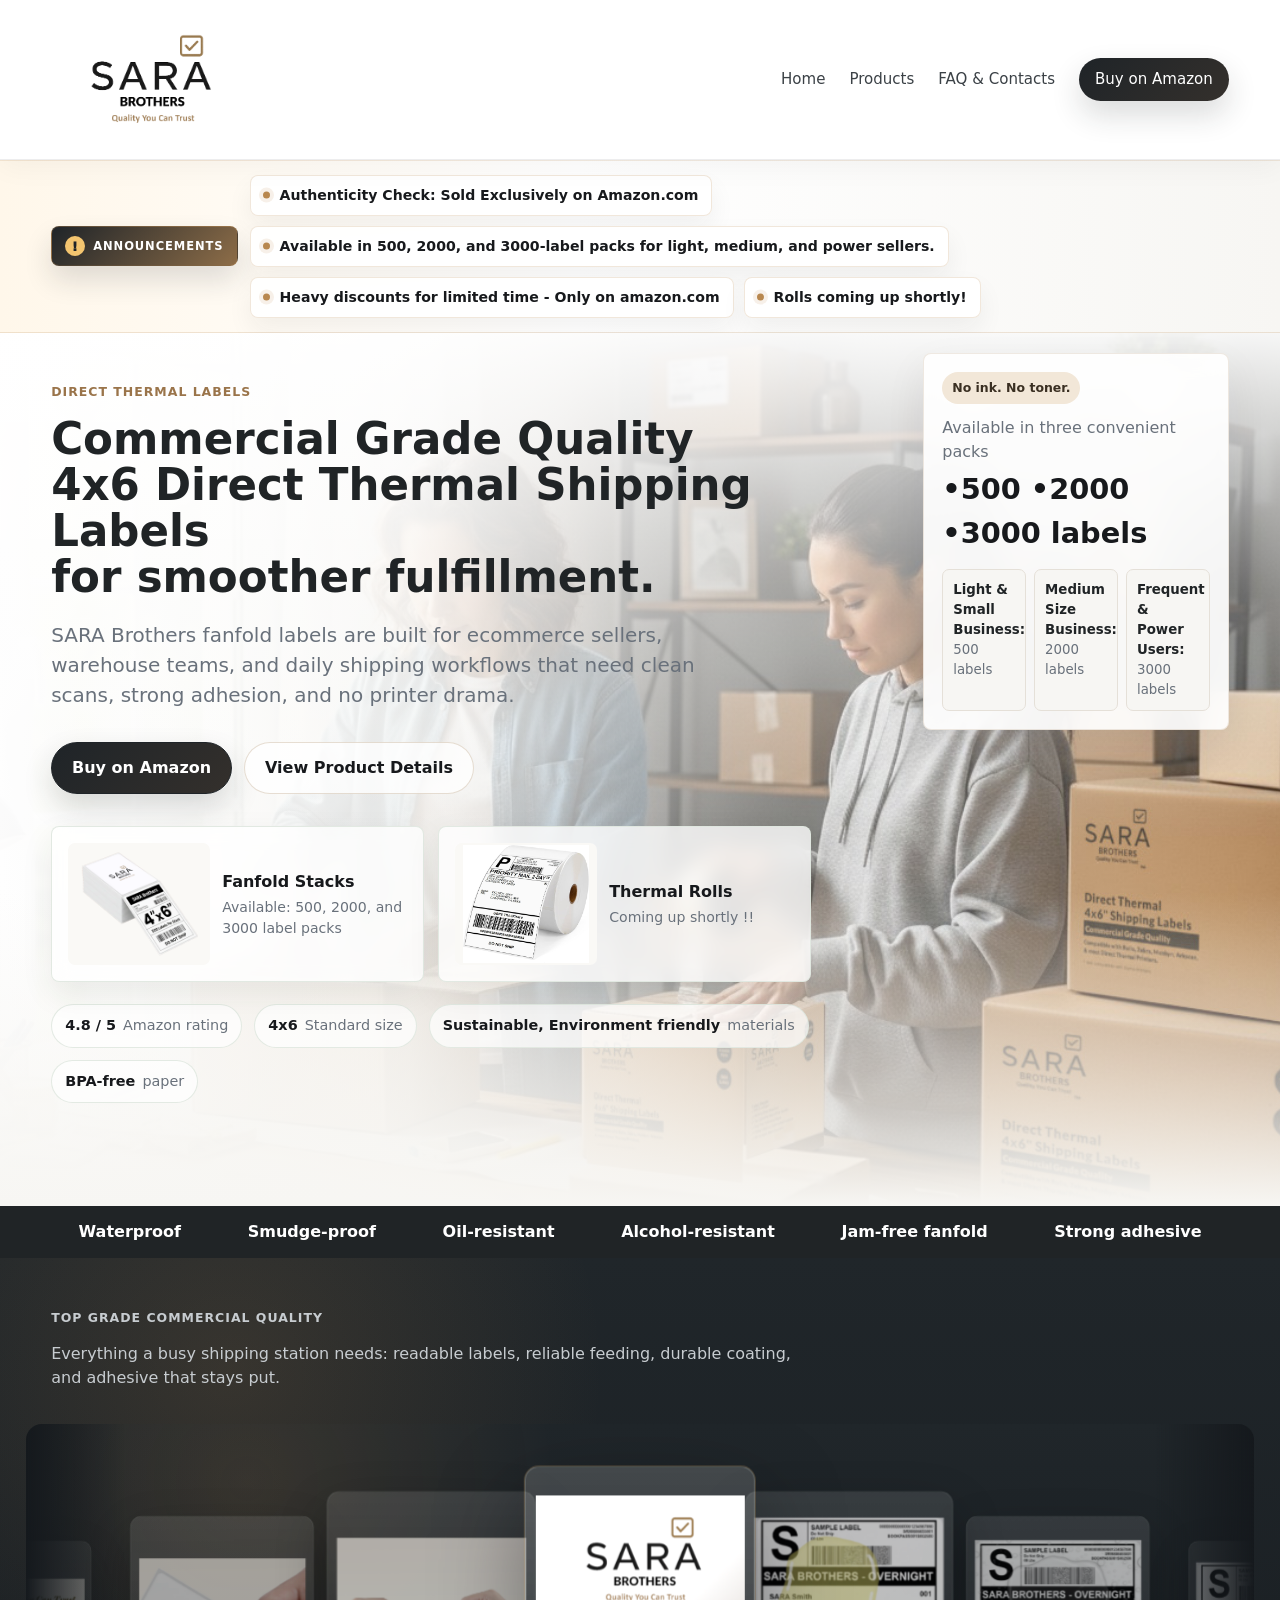
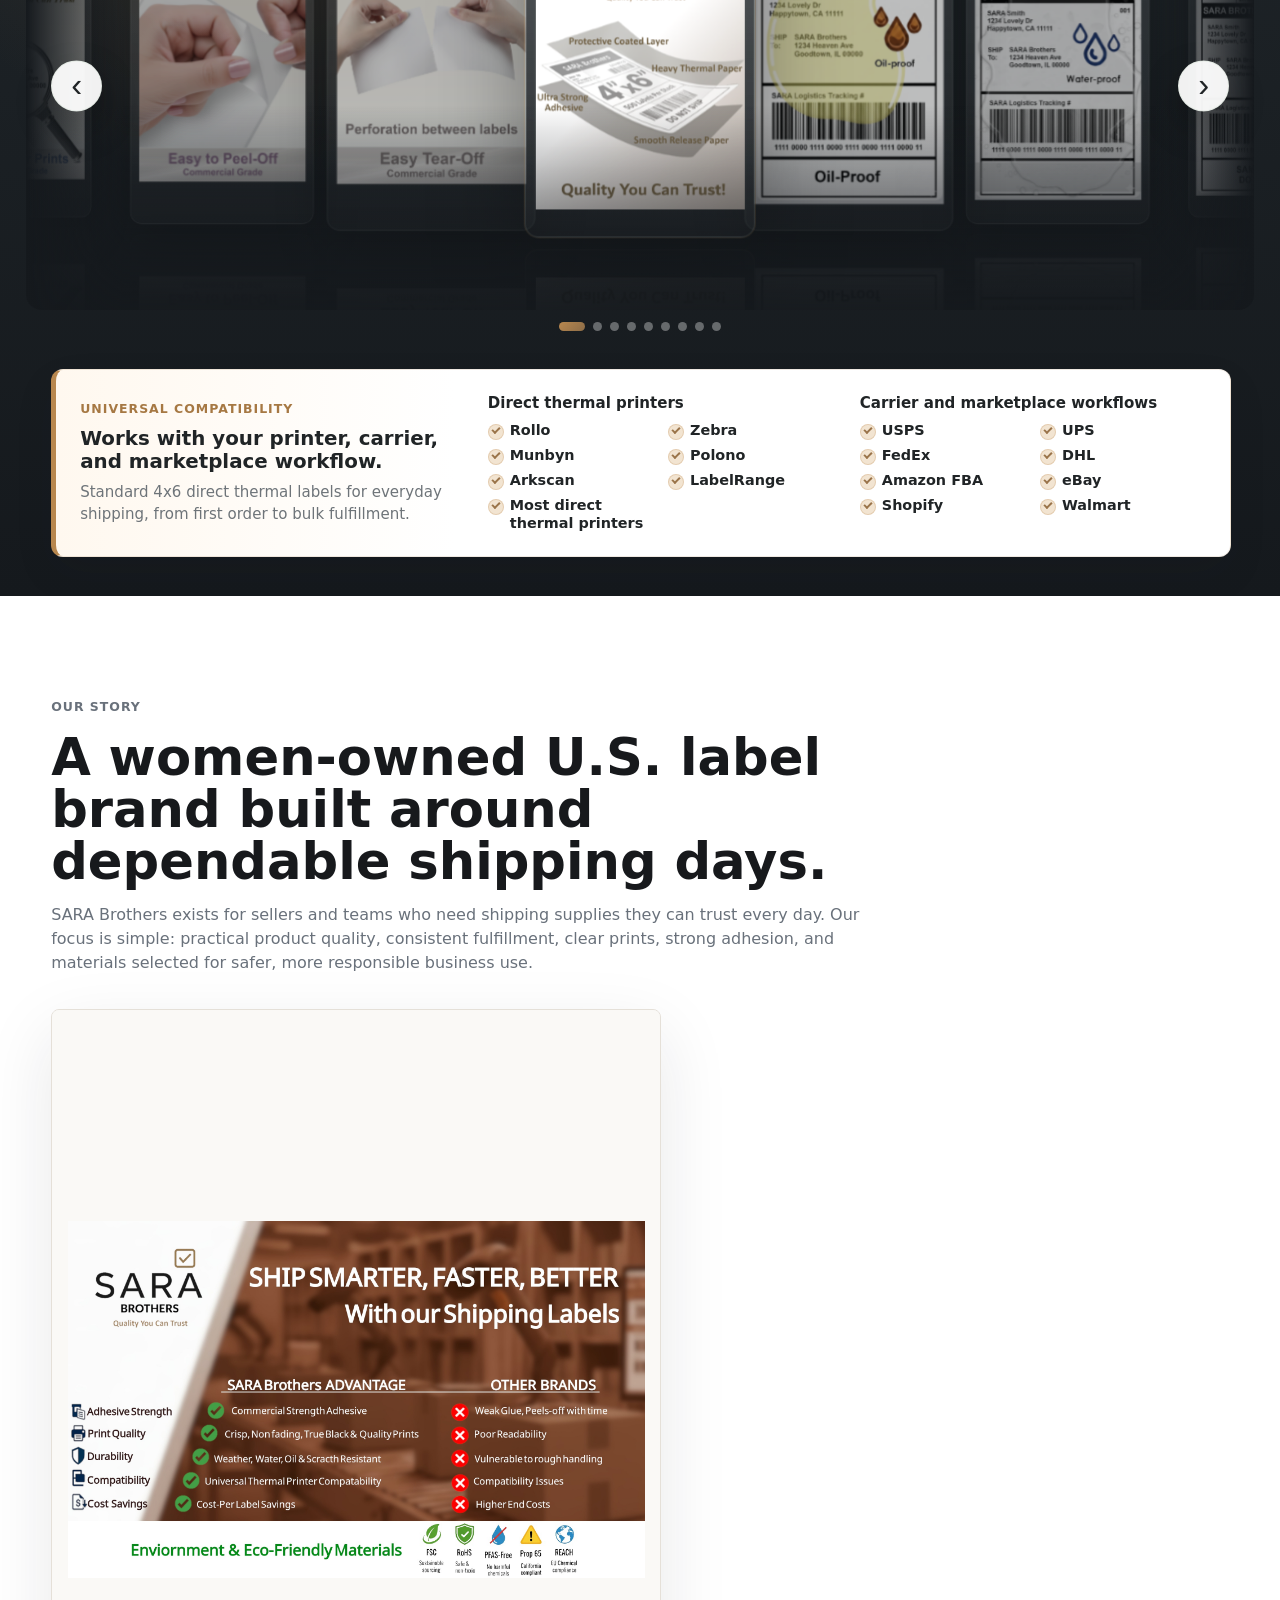
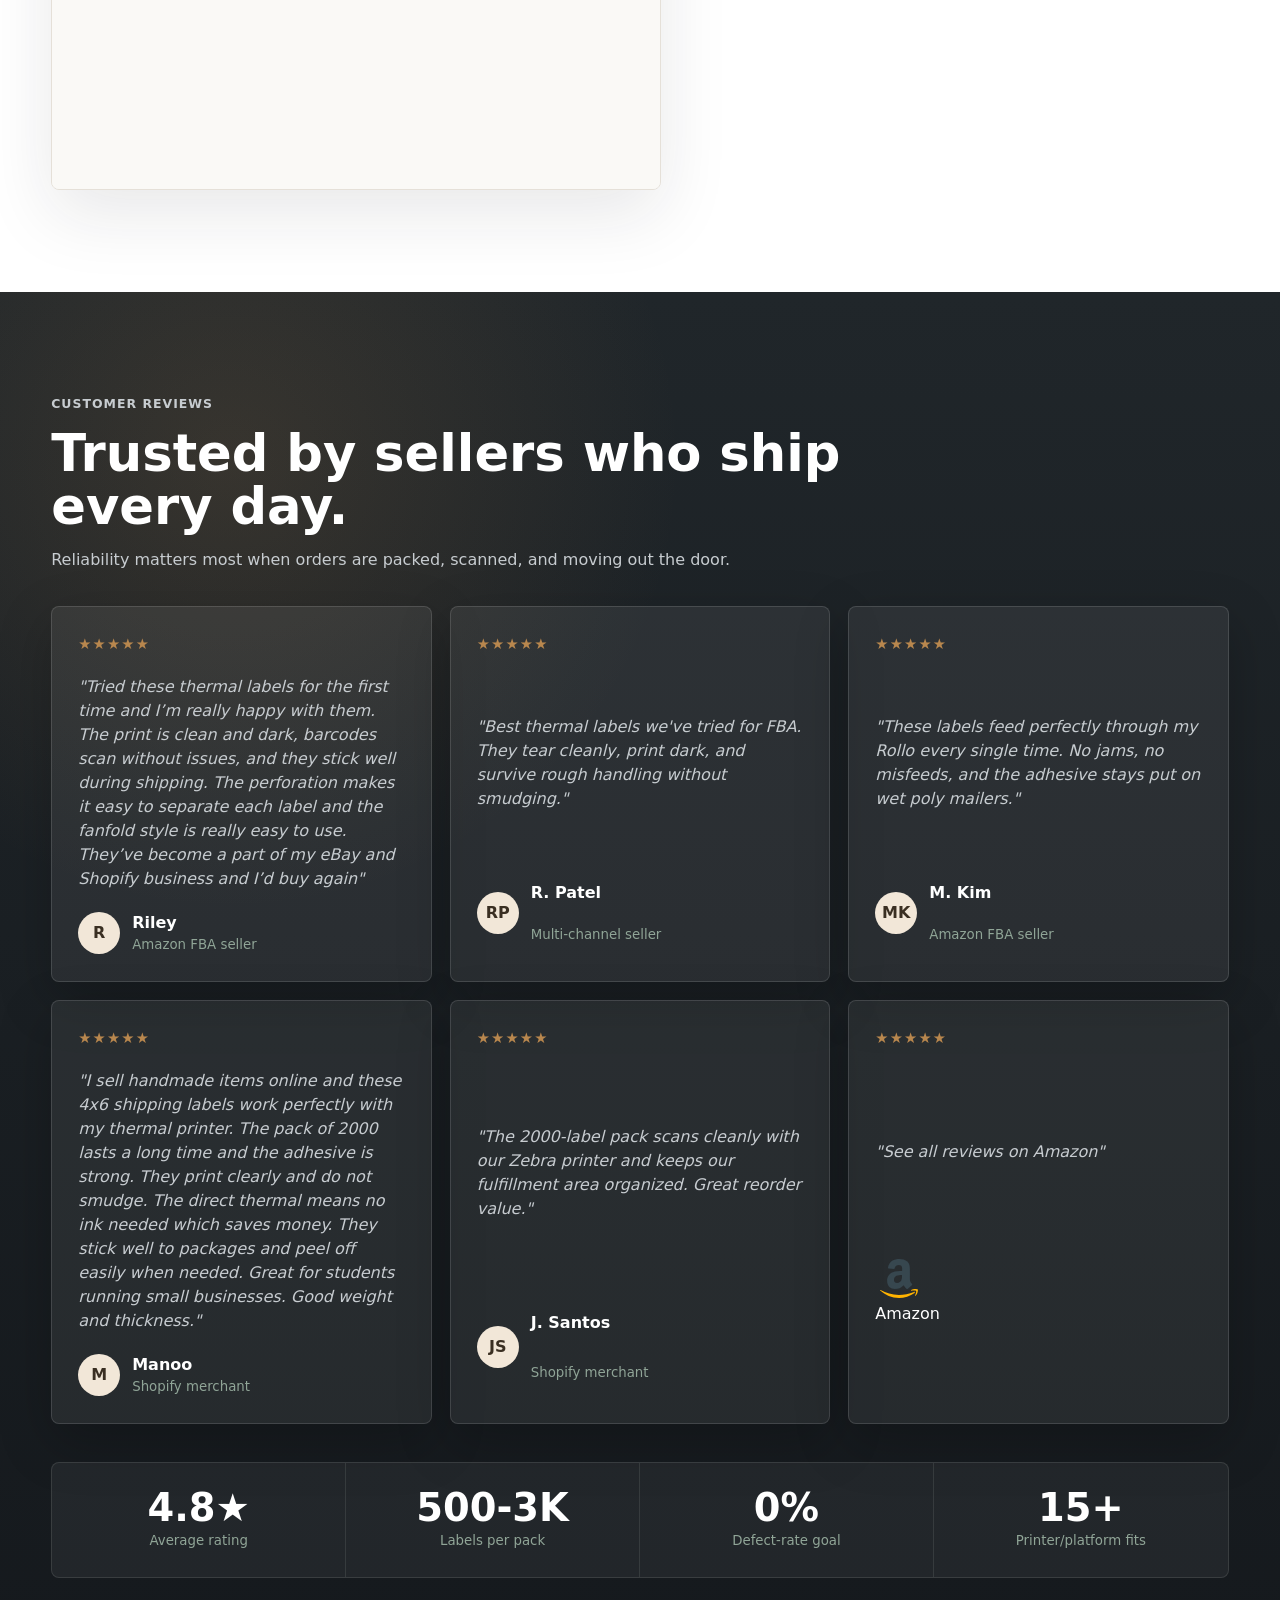
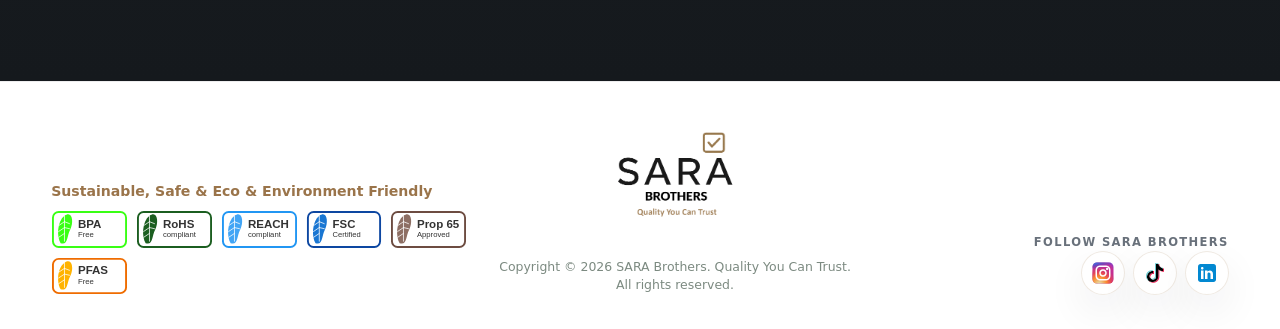
==== index.html @ c76a1b86 "nm nb" ====
<!doctype html>
<html lang="en">
  <head>
    <meta charset="utf-8">
    <meta name="viewport" content="width=device-width, initial-scale=1">
    <meta http-equiv="Cache-Control" content="no-cache, no-store, must-revalidate">
    <meta http-equiv="Pragma" content="no-cache">
    <meta http-equiv="Expires" content="0">
    <meta name="description" content="SARA Brothers 4x6 direct thermal shipping labels for FBA, ecommerce, warehouses, and logistics teams.">
    <title>SARA Brothers | Premium 4x6 Thermal Shipping Labels</title>
    <link rel="stylesheet" href="styles.css">
  </head>
  <body>
    <header class="site-header" data-header>
      <a class="brand" href="index.html" aria-label="SARA Brothers home">
        <img class="brand-logo" data-brand-logo src="assets/images/logo.jpg" alt="SARA Brothers logo">
      </a>
      <button class="nav-toggle" type="button" aria-label="Toggle navigation" aria-expanded="false" data-nav-toggle>
        <span></span><span></span><span></span>
      </button>
      <nav class="nav-links" data-nav>
        <a href="index.html">Home</a>
        <a href="products.html">Products</a>
        <a href="faq-contact.html">FAQ &amp; Contacts</a>
        <a class="nav-cta" href="https://www.amazon.com/gp/product/B0GCBD5TK2?th=1">Buy on Amazon</a>
      </nav>
    </header>

    <main id="top">
      <section class="announcement-band" id="announcementBand" aria-label="SARA Brothers announcements" hidden>
        <div class="announcement-inner">
          <span class="announcement-label">Announcements</span>
          <ul id="announcementList"></ul>
        </div>
      </section>

      <section class="hero section" id="heroSection">
        <div class="hero-copy">
          <p class="eyebrow" id="heroEyebrow">Direct thermal labels</p>
          <h1 id="heroHeadline">Commercial Grade Quality
4x6 Direct Thermal Shipping Labels
for smoother fulfillment.</h1>
          <p class="hero-lede" id="heroLede">SARA Brothers fanfold labels are built for ecommerce sellers, warehouse teams, and daily shipping workflows that need clean scans, strong adhesion, and no printer drama.</p>
          <div class="hero-actions">
            <a class="button primary" href="https://www.amazon.com/gp/product/B0GCBD5TK2?th=1">Buy on Amazon</a>
            <a class="button ghost" href="products.html">View Product Details</a>
          </div>
          <div class="format-strip" aria-label="SARA Brothers product formats">
            <article>
              <img src="assets/images/reference/SARA-fanfold.png" alt="SARA Brothers fanfold shipping label stack">
              <div>
                <strong>Fanfold Stacks</strong>
                <span>Available: 500, 2000, and 3000 label packs</span>
              </div>
            </article>
            <article>
              <img src="assets/images/reference/SARA-rolls.jpg" alt="SARA Brothers direct thermal label rolls">
              <div>
                <strong>Thermal Rolls</strong>
                <span>Coming up shortly !!</span>
              </div>
            </article>
          </div>
          <div class="hero-stats" aria-label="Product highlights">
            <span><strong>4.8 / 5</strong> Amazon rating</span>
            <span><strong>4x6</strong> Standard size</span>
            <span><strong>Sustainable, Environment friendly</strong> materials</span>
            <span><strong>BPA-free</strong> paper</span>
          </div>
        </div>
        <div class="hero-visual" aria-label="SARA Brothers label product showcase">
          <div class="hero-panel hero-pack-panel">
            <span class="panel-kicker">No ink. No toner.</span>
            <span>Available in three convenient packs</span>
            <strong>•500 •2000 •3000 labels</strong>
            <div class="pack-types" aria-label="Pack size recommendations">
              <small><b>Light & Small Business:</b> 500 labels</small>
              <small><b>Medium Size Business:</b> 2000 labels</small>
              <small><b>Frequent & Power Users:</b> 3000 labels</small>
            </div>
          </div>
        </div>
      </section>

      <section class="marquee" aria-label="Product benefits">
        <span>Waterproof</span>
        <span>Smudge-proof</span>
        <span>Oil-resistant</span>
        <span>Alcohol-resistant</span>
        <span>Jam-free fanfold</span>
        <span>Strong adhesive</span>
      </section>

      <section class="section dark-cards" id="advantages">
        <div class="section-heading compact">
          <p class="eyebrow">Top Grade Commercial Quality</p>
          <p>Everything a busy shipping station needs: readable labels, reliable feeding, durable coating, and adhesive that stays put.</p>
        </div>
        <div class="quality-carousel" aria-label="SARA Brothers quality image carousel">
          <button class="quality-carousel-btn quality-carousel-prev" type="button" aria-label="Previous quality image" data-quality-prev>‹</button>
          <div class="quality-carousel-frame" id="qualityCarouselFrame" tabindex="0">
            <div class="quality-carousel-track" id="qualityCarouselTrack">
              <figure class="quality-carousel-slide"><img src="assets/images/quality/x0.png" alt="SARA Brothers quality image 1"></figure>
              <figure class="quality-carousel-slide"><img src="assets/images/quality/a1.png" alt="SARA Brothers quality image 2"></figure>
              <figure class="quality-carousel-slide"><img src="assets/images/quality/a2.png" alt="SARA Brothers quality image 3"></figure>
              <figure class="quality-carousel-slide"><img src="assets/images/quality/a3.png" alt="SARA Brothers quality image 4"></figure>
              <figure class="quality-carousel-slide"><img src="assets/images/quality/a4.png" alt="SARA Brothers quality image 5"></figure>
              <figure class="quality-carousel-slide"><img src="assets/images/quality/a5.png" alt="SARA Brothers quality image 6"></figure>
              <figure class="quality-carousel-slide"><img src="assets/images/quality/a6.png" alt="SARA Brothers quality image 7"></figure>
              <figure class="quality-carousel-slide"><img src="assets/images/quality/a7.png" alt="SARA Brothers quality image 8"></figure>
              <figure class="quality-carousel-slide"><img src="assets/images/quality/a8.png" alt="SARA Brothers quality image 9"></figure>
            </div>
          </div>
          <button class="quality-carousel-btn quality-carousel-next" type="button" aria-label="Next quality image" data-quality-next>›</button>
          <div class="quality-carousel-dots" id="qualityCarouselDots" aria-label="Quality carousel slide navigation"></div>
        </div>


        <div class="compatibility-panel">
          <div class="compatibility-intro">
            <p class="eyebrow">Universal Compatibility</p>
            <h2>Works with your printer, carrier, and marketplace workflow.</h2>
            <p>Standard 4x6 direct thermal labels for everyday shipping, from first order to bulk fulfillment.</p>
          </div>
          <div class="compatibility-lists">
            <div class="compatibility-list-group">
              <h3>Direct thermal printers</h3>
              <div class="compatibility-list" id="printerChips"></div>
            </div>
            <div class="compatibility-list-group">
              <h3>Carrier and marketplace workflows</h3>
              <div class="compatibility-list" id="carrierChips"></div>
            </div>
          </div>
        </div>


      </section>

      <section class="section story-section" id="story">
        <div class="section-heading">
          <p class="eyebrow">Our story</p>
          <h2 id="storyHeadline">A women-owned U.S. label brand built around dependable shipping days.</h2>
          <p id="storyBody">SARA Brothers exists for sellers and teams who need shipping supplies they can trust every day.</p>
        </div>
        <div class="story-layout">
          <div class="story-media">
            <img id="storyImage" src="assets/images/our-story/Home-OurStory.jpg" alt="SARA Brothers label construction and quality visual">
          </div>
          <div class="story-cards" id="storyCards"></div>
        </div>
      </section>

      <section class="section reviews-section" id="reviews">
        <div class="section-heading">
          <p class="eyebrow">Customer reviews</p>
          <h2>Trusted by sellers who ship every day.</h2>
          <p>Reliability matters most when orders are packed, scanned, and moving out the door.</p>
        </div>
        <div class="review-grid">

          <article class="review-card">
            <div class="stars">★★★★★</div>
            <p>"Tried these thermal labels for the first time and I’m really happy with them. The print is clean and dark, barcodes scan without issues, and they stick well during shipping. The perforation makes it easy to separate each label and the fanfold style is really easy to use. They’ve become a part of my eBay and Shopify business and I’d buy again"</p>
            <div class="reviewer"><span>R</span><strong>Riley</strong><small>Amazon FBA seller</small></div>
          </article>

          <article class="review-card">
            <div class="stars">★★★★★</div>
            <p>"Best thermal labels we've tried for FBA. They tear cleanly, print dark, and survive rough handling without smudging."</p>
            <div class="reviewer"><span>RP</span><strong>R. Patel</strong><small>Multi-channel seller</small></div>
          </article>

          <article class="review-card">
            <div class="stars">★★★★★</div>
            <p>"These labels feed perfectly through my Rollo every single time. No jams, no misfeeds, and the adhesive stays put on wet poly mailers."</p>
            <div class="reviewer"><span>MK</span><strong>M. Kim</strong><small>Amazon FBA seller</small></div>
          </article>

          <article class="review-card">
            <div class="stars">★★★★★</div>
            <p>"I sell handmade items online and these 4x6 shipping labels work perfectly with my thermal printer. The pack of 2000 lasts a long time and the adhesive is strong. They print clearly and do not smudge. The direct thermal means no ink needed which saves money. They stick well to packages and peel off easily when needed. Great for students running small businesses. Good weight and thickness."</p>
            <div class="reviewer"><span>M</span><strong>Manoo</strong><small>Shopify merchant</small></div>
          </article>

          <article class="review-card">
            <div class="stars">★★★★★</div>
            <p>"The 2000-label pack scans cleanly with our Zebra printer and keeps our fulfillment area organized. Great reorder value."</p>
            <div class="reviewer"><span>JS</span><strong>J. Santos</strong><small>Shopify merchant</small></div>
          </article>

          <article class="review-card">
            <div class="stars">★★★★★</div>
            <p>"See all reviews on Amazon"</p>
              <a class="btn btn-primary" href="https://www.amazon.com/gp/product/B0GCBD5TK2?th=1" target="_blank" rel="noopener"><img src="assets/icons/amazon.svg" alt="SARA Brothers 4x6 Direct Thermal Labels @ Amazon" class="btn-icon">Amazon</a>
          </article>

        </div>
        <div class="review-stats">
          <span><strong>4.8★</strong><small>Average rating</small></span>
          <span><strong>500-3K</strong><small>Labels per pack</small></span>
          <span><strong>0%</strong><small>Defect-rate goal</small></span>
          <span><strong>15+</strong><small>Printer/platform fits</small></span>
        </div>
      </section>


    </main>

    <footer class="site-footer">
      <section class="social-band" id="socialBand" aria-labelledby="socialHeading">
        <p class="social-heading" id="socialHeading">Follow SARA Brothers</p>
        <div class="social-links social-links-large" id="socialLinks" aria-label="SARA Brothers social links"></div>
      </section>

      <div class="footer-brand-block">
        <div class="brand footer-brand">
          <img class="brand-logo" data-brand-logo src="assets/images/sara_logo_transparent.png" alt="SARA Brothers logo">
        </div>
        <div class="footer-badges" aria-label="SARA Brothers product certifications">
          <p>Sustainable, Safe &amp; Eco &amp; Environment Friendly</p>
          <div class="footer-badge-row">
            <img src="assets/images/badges/BPA_Free.svg" alt="BPA Free">
            <img src="assets/images/badges/RoHS.svg" alt="RoHS Compliant">
            <img src="assets/images/badges/REACH.svg" alt="REACH Compliant">
            <img src="assets/images/badges/FSC.svg" alt="FSC Certified">
            <img src="assets/images/badges/Prop65.svg" alt="Prop 65 Approved">
            <img src="assets/images/badges/PFAS.svg" alt="PFAS Free">
          </div>
        </div>
      </div>
      <small>Copyright &copy; 2026 SARA Brothers. Quality You Can Trust.<br>All rights reserved.</small>
    </footer>

    <script src="announcements.js?v=20260620-json-source"></script>
    <script src="app.js?v=20260620-json-source"></script>
  
  </body>
</html>
---- styles.css ----
:root {
  --ink: #17191c;
  --muted: #69717b;
  --paper: #f7f6f3;
  --white: #ffffff;
  --line: #e5e0d8;
  --green: #9a744a;
  --green-dark: #202426;
  --mint: #f2ece3;
  --gold: #b8874e;
  --sky: #eef3f7;
  --shadow: 0 24px 70px rgba(29, 33, 38, 0.1);
  --radius: 8px;
}

* {
  box-sizing: border-box;
}

html {
  scroll-behavior: smooth;
}

body {
  margin: 0;
  font-family: Inter, ui-sans-serif, system-ui, -apple-system, BlinkMacSystemFont, "Segoe UI", sans-serif;
  color: var(--ink);
  background: var(--paper);
  line-height: 1.5;
}

img {
  display: block;
  max-width: 100%;
}

.story-media img,
.story-card img,
.product-card img,
.credential-showcase > img,
.credential-card img,
.format-strip img,
.product-modal img,
.quality-carousel-slide img,
.social-links img,
.footer-badge-row img,
.brand-logo {
  object-fit: contain;
  object-position: center;
}

a {
  color: inherit;
  text-decoration: none;
}

.data-load-error {
  max-width: 960px;
  margin: 120px auto 32px;
  padding: 20px 22px;
  border: 1px solid #f4b6a6;
  border-radius: 10px;
  color: #32130b;
  background: #fff1ec;
}

.data-load-error strong {
  display: block;
  margin-bottom: 8px;
}

.data-load-error p {
  margin: 6px 0 0;
}

.site-header {
  position: sticky;
  top: 0;
  z-index: 10;
  display: flex;
  align-items: center;
  justify-content: space-between;
  gap: 24px;
  padding: 16px clamp(18px, 4vw, 56px);
  background: rgba(247, 249, 246, 0.88);
  border-bottom: 1px solid rgba(223, 231, 223, 0.75);
  backdrop-filter: blur(16px);
}

.brand {
  display: inline-flex;
  align-items: center;
  min-width: max-content;
}

.brand-logo {
  /* width: 132px;
  height: 58px; */

  width: 200px;
  height: auto;
  object-fit: contain;
  object-position: left center;
  mix-blend-mode: multiply;
  border-radius: 4px;
}

.brand strong,
.brand small {
  display: block;
}

.brand strong {
  font-size: 1rem;
}

.brand small {
  color: var(--muted);
  font-size: 0.76rem;
}

.nav-links {
  display: flex;
  align-items: center;
  gap: 24px;
  color: #33443a;
  font-size: 0.94rem;
}

.nav-links a {
  padding: 8px 0;
}

.nav-cta {
  padding: 10px 16px !important;
  color: var(--white);
  background: var(--ink);
  border-radius: 999px;
}

.nav-toggle {
  display: none;
  width: 42px;
  height: 42px;
  border: 1px solid var(--line);
  border-radius: 999px;
  background: var(--white);
}

.nav-toggle span {
  display: block;
  width: 18px;
  height: 2px;
  margin: 4px auto;
  background: var(--ink);
}

.section {
  padding: clamp(64px, 8vw, 112px) clamp(18px, 4vw, 56px);
}

.page-hero {
  display: grid;
  grid-template-columns: minmax(0, 1.2fr) minmax(280px, 0.8fr);
  gap: clamp(24px, 5vw, 72px);
  align-items: end;
  min-height: 360px;
  padding-top: clamp(86px, 10vw, 132px);
  background:
    radial-gradient(circle at top right, rgba(31, 107, 75, 0.15), transparent 34%),
    linear-gradient(135deg, #f7f9f6 0%, #edf5ef 100%);
}

.page-hero h1 {
  max-width: 860px;
  margin: 0 0 18px;
  color: var(--green-dark);
  font-size: clamp(2.4rem, 5vw, 5.4rem);
  line-height: 0.98;
  letter-spacing: 0;
}

.page-hero p:not(.eyebrow) {
  max-width: 760px;
  margin: 0;
  color: var(--muted);
  font-size: clamp(1rem, 1.4vw, 1.2rem);
}

.page-hero-card {
  padding: clamp(22px, 3vw, 34px);
  background: rgba(255, 255, 255, 0.82);
  border: 1px solid rgba(31, 107, 75, 0.14);
  border-radius: var(--radius);
  box-shadow: var(--shadow);
}

.page-hero-card span,
.page-hero-card strong,
.page-hero-card p {
  display: block;
}

.page-hero-card span {
  color: var(--green);
  font-size: 0.82rem;
  font-weight: 850;
  text-transform: uppercase;
  letter-spacing: 0.08em;
}

.page-hero-card strong {
  margin-top: 12px;
  color: var(--ink);
  font-size: clamp(1.35rem, 2vw, 2rem);
  line-height: 1.1;
}

.page-hero-card p {
  margin-top: 12px;
}

.announcement-band {
  padding: 18px clamp(18px, 4vw, 56px);
  background: #ffffff;
  border-bottom: 1px solid var(--line);
}

.announcement-inner {
  display: flex;
  align-items: center;
  gap: 18px;
  max-width: 1180px;
  margin: 0 auto;
}

.announcement-label {
  flex: 0 0 auto;
  padding: 8px 12px;
  color: var(--green-dark);
  background: #ffffff;
  border: 1px solid rgba(31, 107, 75, 0.12);
  border-radius: 8px;
  box-shadow: 0 8px 24px rgba(39, 52, 44, 0.06);
  font-size: 0.72rem;
  font-weight: 900;
  letter-spacing: 0.08em;
  text-transform: uppercase;
}

.announcement-band ul {
  display: flex;
  flex-wrap: wrap;
  gap: 8px;
  margin: 0;
  padding: 0;
  list-style: none;
}

.announcement-band li {
  position: relative;
  padding: 10px 13px 10px 29px;
  color: var(--ink);
  background: #ffffff;
  border: 1px solid rgba(31, 107, 75, 0.14);
  border-radius: 8px;
  box-shadow: 0 10px 26px rgba(39, 52, 44, 0.06);
  font-size: 0.88rem;
  font-weight: 700;
  line-height: 1.35;
}

.announcement-band li::before {
  content: "";
  position: absolute;
  top: 50%;
  left: 12px;
  width: 7px;
  height: 7px;
  background: var(--green);
  border-radius: 999px;
  transform: translateY(-50%);
}

.hero {
  position: relative;
  display: grid;
  grid-template-columns: minmax(0, 1.38fr) minmax(280px, 0.62fr);
  gap: clamp(22px, 4vw, 50px);
  align-items: center;
  min-height: clamp(560px, 68vh, 700px);
  padding-top: clamp(26px, 4vw, 50px);
  overflow: hidden;
  background:
    linear-gradient(180deg, rgba(247, 249, 246, 0.92) 0%, rgba(247, 249, 246, 0.36) 28%, rgba(247, 249, 246, 0) 58%),
    linear-gradient(90deg, rgba(247, 249, 246, 0.98) 0%, rgba(247, 249, 246, 0.92) 32%, rgba(247, 249, 246, 0.35) 60%, rgba(247, 249, 246, 0.04) 100%),
    url("assets/images/home/banner.jpg") center / cover no-repeat,
    var(--paper);
}

.hero::after {
  content: "";
  position: absolute;
  inset: auto 0 0;
  height: 36%;
  background: linear-gradient(180deg, rgba(247, 249, 246, 0), var(--paper));
  pointer-events: none;
}

.hero-copy,
.hero-visual {
  position: relative;
  z-index: 1;
}
/* 
.hero-visual {
  position: relative;
  display: grid;
  min-height: clamp(230px, 28vw, 380px);
  align-items: end;
  justify-items: end;
  padding: clamp(18px, 3vw, 30px) 0;
} */

/* .hero-visual::before {
  content: "Fanfold + Rolls";
  position: absolute;
  top: clamp(18px, 3vw, 42px);
  right: clamp(10px, 2vw, 24px);
  z-index: 3;
  padding: 8px 11px;
  color: var(--green-dark);
  background: rgba(255, 255, 255, 0.94);
  border: 1px solid rgba(31, 107, 75, 0.14);
  border-radius: 999px;
  font-size: 0.78rem;
  font-weight: 900;
} */

.hero-label {
  position: absolute;
  left: clamp(-10px, 1vw, 22px);
  bottom: clamp(88px, 9vw, 130px);
  z-index: 2;
  width: min(178px, 18vw);
  max-height: 300px;
  object-fit: contain;
  padding: 8px;
  background: rgba(255, 255, 255, 0.88);
  border: 1px solid rgba(223, 231, 223, 0.95);
  border-radius: 8px;
  box-shadow: 0 24px 60px rgba(23, 32, 27, 0.18);
  transform: rotate(-5deg);
}

.hero-stack {
  position: relative;
  z-index: 1;
  width: min(560px, 104%);
  max-height: 500px;
  object-fit: contain;
  filter: drop-shadow(0 28px 46px rgba(23, 32, 27, 0.18));
}

.eyebrow {
  margin: 0 0 14px;
  color: var(--green);
  font-size: 0.78rem;
  font-weight: 800;
  letter-spacing: 0.08em;
  text-transform: uppercase;
}

h1,
h2,
h3,
p {
  margin-top: 0;
}

h1 {
  max-width: 900px;
  margin-bottom: 20px;
  color: var(--green-dark);
  font-size: clamp(2.1rem, 3.4vw, 3.15rem);
  line-height: 1.06;
  letter-spacing: 0;
  white-space: pre-line;
}

h2 {
  margin-bottom: 16px;
  font-size: clamp(2rem, 4vw, 4.1rem);
  line-height: 1.02;
  letter-spacing: 0;
}

h3 {
  margin-bottom: 8px;
  font-size: 1.08rem;
}

.hero-lede,
.section-heading p,
.quality-copy p,
.steps p,
.faq p,
.site-footer p {
  color: var(--muted);
}

.hero-lede {
  max-width: 660px;
  font-size: clamp(1.06rem, 2vw, 1.25rem);
}

.hero-actions {
  display: flex;
  flex-wrap: wrap;
  gap: 12px;
  margin: 32px 0;
}

.format-strip {
  display: grid;
  grid-template-columns: repeat(2, minmax(0, 1fr));
  gap: 12px;
  max-width: 660px;
  margin: 0 0 22px;
}

.format-strip article {
  display: grid;
  grid-template-columns: 82px 1fr;
  gap: 12px;
  align-items: center;
  min-height: 96px;
  padding: 10px;
  background: rgba(255, 255, 255, 0.78);
  border: 1px solid rgba(223, 231, 223, 0.9);
  border-radius: var(--radius);
  box-shadow: 0 12px 32px rgba(39, 52, 44, 0.08);
  backdrop-filter: blur(10px);
}

.format-strip img {
  width: 82px;
  height: 76px;
  object-fit: contain;
  background: #f8faf8;
  border-radius: 7px;
}

.format-strip strong,
.format-strip span {
  display: block;
}

.format-strip strong {
  margin-bottom: 3px;
}

.format-strip span {
  color: var(--muted);
  font-size: 0.88rem;
}

.button {
  display: inline-flex;
  align-items: center;
  justify-content: center;
  min-height: 48px;
  padding: 13px 20px;
  border: 1px solid var(--ink);
  border-radius: 999px;
  font-weight: 800;
  transition: transform 180ms ease, box-shadow 180ms ease, background 180ms ease;
}

.button:hover {
  transform: translateY(-2px);
}

.button.primary {
  color: var(--white);
  background: var(--green);
  border-color: var(--green);
  box-shadow: 0 14px 28px rgba(31, 107, 75, 0.2);
}

.button.primary.light {
  color: var(--green-dark);
  background: var(--white);
  border-color: var(--white);
}

.button.ghost {
  background: rgba(255, 255, 255, 0.55);
}

.hero-stats {
  display: flex;
  flex-wrap: wrap;
  gap: 12px;
}

.hero-stats span {
  display: inline-flex;
  align-items: center;
  gap: 7px;
  padding: 10px 13px;
  background: rgba(255, 255, 255, 0.7);
  border: 1px solid rgba(223, 231, 223, 0.85);
  border-radius: 999px;
  color: var(--muted);
  font-size: 0.9rem;
}

.hero-stats strong {
  color: var(--ink);
}

.hero-panel {
  border: 1px solid rgba(223, 231, 223, 0.95);
  background: rgba(255, 255, 255, 0.9);
  box-shadow: 0 18px 40px rgba(23, 32, 27, 0.12);
  backdrop-filter: blur(12px);
}

.hero-panel,
.workflow-pack-card {
  position: relative;
  z-index: 3;
  width: min(410px, 100%);
  margin-top: -4px;
  margin-left: auto;
  padding: 18px;
  border-radius: var(--radius);
}

.hero-panel span,
.hero-panel small,
.workflow-pack-card span,
.workflow-pack-card small {
  display: block;
  color: var(--muted);
}

.hero-panel .panel-kicker,
.workflow-pack-card .panel-kicker {
  display: inline-flex;
  width: auto;
  margin-bottom: 12px;
  padding: 7px 10px;
  color: var(--green-dark);
  background: var(--mint);
  border-radius: 999px;
  font-size: 0.78rem;
  font-weight: 900;
}

.hero-panel strong,
.workflow-pack-card strong {
  display: block;
  margin: 4px 0;
  font-size: 1.8rem;
}

.hero-pack-panel {
  --hero-pack-x: 0px;
  --hero-pack-y: -200px;
  width: min(380px, calc(100% - 44px));
  transform: translate(var(--hero-pack-x), var(--hero-pack-y));
}

.pack-types {
  display: grid;
  grid-template-columns: repeat(3, minmax(0, 1fr));
  gap: 8px;
  margin-top: 14px;
}

.pack-types small {
  padding: 10px;
  background: var(--paper);
  border: 1px solid var(--line);
  border-radius: 7px;
  color: var(--muted);
}

.pack-types b {
  display: block;
  color: var(--green-dark);
}

.marquee {
  display: flex;
  gap: 12px;
  overflow: hidden;
  padding: 14px clamp(18px, 4vw, 56px);
  color: var(--white);
  background: var(--green-dark);
}

.marquee span {
  flex: 1 0 max-content;
  text-align: center;
  font-weight: 800;
}

/*
.dark-cards,
.reviews-section {
  color: var(--white);
  background:
    radial-gradient(circle at top right, rgba(31, 107, 75, 0.25), transparent 36%),
    #101713;
}

.dark-cards,
.reviews-section {
  color: var(--white);
  background:
    linear-gradient(
      180deg,
      #152f24 0%,
      #10251c 35%,
      #0c1d17 70%,
      #08130f 100%
    );
}
*/

.dark-cards,
.reviews-section {
  color: var(--white);
  background:
    radial-gradient(circle at 50% 35%, rgba(35, 90, 62, 0.18), transparent 45%),
    linear-gradient(
      180deg,
      #173426 0%,
      #10251c 42%,
      #0b1a14 78%,
      #070f0c 100%
    );
}




.dark-cards {
  padding-top: clamp(34px, 4vw, 58px);
  padding-bottom: clamp(26px, 3vw, 44px);
}

.dark-cards .section-heading p,
.reviews-section .section-heading p {
  color: #b8c7bd;
}

.dark-cards .eyebrow,
.reviews-section .eyebrow,
.workflow .eyebrow {
  color: #64d59b;
}

.benefit-grid {
  display: grid;
  grid-template-columns: repeat(3, minmax(0, 1fr));
  gap: 18px;
}

.benefit-card,
.wide-proof-card,
.review-card {
  background: rgba(255, 255, 255, 0.055);
  border: 1px solid rgba(223, 231, 223, 0.12);
  border-radius: var(--radius);
  box-shadow: 0 20px 60px rgba(0, 0, 0, 0.18);
}

.benefit-card {
  min-height: 154px;
  padding: 20px;
}

.benefit-icon {
  display: grid;
  width: 42px;
  height: 42px;
  place-items: center;
  margin-bottom: 16px;
  color: #71e0a6;
  background: rgba(31, 107, 75, 0.3);
  border: 1px solid rgba(113, 224, 166, 0.18);
  border-radius: 8px;
}

.benefit-icon svg {
  width: 23px;
  height: 23px;
  fill: none;
  stroke: currentColor;
  stroke-width: 1.9;
  stroke-linecap: round;
  stroke-linejoin: round;
}

.benefit-card h3 {
  margin-bottom: 8px;
  font-size: 1.05rem;
}

.benefit-card p {
  margin-bottom: 0;
  line-height: 1.55;
}

.benefit-card h3,
.wide-proof-card h3,
.review-card h3 {
  color: var(--white);
}

.benefit-card p,
.wide-proof-card p,
.review-card p {
  color: #b8c7bd;
}

.wide-proof-card {
  display: grid;
  grid-template-columns: 60px 1fr;
  gap: 18px;
  align-items: center;
  margin-top: 18px;
  padding: 24px;
  background: linear-gradient(135deg, rgba(31, 107, 75, 0.34), rgba(255, 255, 255, 0.055));
}

.wide-proof-card .benefit-icon {
  margin-bottom: 0;
}

.section-heading {
  max-width: 820px;
  margin-bottom: 34px;
}

.section-heading.compact {
  max-width: 760px;
}

.product-grid {
  display: grid;
  grid-template-columns: repeat(3, minmax(0, 1fr));
  gap: 18px;
}

.story-section {
  background: var(--white);
}

.story-layout {
  display: grid;
  grid-template-columns: minmax(0, 1.08fr) minmax(320px, 0.92fr);
  gap: clamp(22px, 4vw, 48px);
  align-items: stretch;
}

.story-media {
  min-height: 420px;
  overflow: hidden;
  background: #f8faf8;
  border: 1px solid var(--line);
  border-radius: var(--radius);
  box-shadow: var(--shadow);
}

.story-media img {
  width: 100%;
  height: 100%;
  object-fit: contain;
  object-position: center;
  padding: clamp(8px, 1.2vw, 18px);
}

.story-cards {
  display: grid;
  grid-template-columns: repeat(2, minmax(0, 1fr));
  gap: 14px;
}

.story-card {
  padding: 22px;
  background: var(--paper);
  border: 1px solid var(--line);
  border-radius: var(--radius);
}

.story-card img {
  width: 100%;
  aspect-ratio: 16 / 8;
  object-fit: contain;
  object-position: center;
  background: #f8faf8;
  margin-bottom: 16px;
  border-radius: 6px;
}

.story-card p {
  color: var(--muted);
}

.product-card {
  display: flex;
  flex-direction: column;
  min-height: 100%;
  padding: 18px;
  background: var(--white);
  border: 1px solid var(--line);
  border-radius: var(--radius);
  box-shadow: 0 16px 38px rgba(39, 52, 44, 0.08);
  cursor: pointer;
}

.product-card.is-active {
  border-color: var(--green);
  box-shadow: 0 20px 50px rgba(31, 107, 75, 0.14);
}

.product-card img {
  width: 100%;
  height: 250px;
  object-fit: contain;
  object-position: center;
  padding: 10px;
  background: #f8faf8;
  border-radius: var(--radius);
}

.product-meta {
  display: flex;
  justify-content: space-between;
  gap: 16px;
  margin: 18px 0 10px;
}

.product-meta strong {
  font-size: 1.36rem;
}

.price {
  text-align: right;
}

.price strong,
.price small {
  display: block;
}

.price small,
.product-card p {
  color: var(--muted);
}

.product-card .button {
  width: 100%;
  margin-top: auto;
}

.split-section {
  display: grid;
  grid-template-columns: minmax(0, 0.95fr) minmax(300px, 1.05fr);
  gap: clamp(24px, 5vw, 70px);
  align-items: center;
  background: var(--white);
}

.media-card {
  padding: 18px;
  background: #f6f8f6;
  border: 1px solid var(--line);
  border-radius: var(--radius);
  box-shadow: var(--shadow);
}

.media-card > img {
  width: 100%;
  aspect-ratio: 1 / 1;
  object-fit: contain;
  background: var(--white);
  border-radius: var(--radius);
}

.gallery-strip {
  display: grid;
  grid-template-columns: repeat(6, 1fr);
  gap: 8px;
  margin-top: 12px;
}

.gallery-strip button {
  padding: 0;
  overflow: hidden;
  background: var(--white);
  border: 1px solid var(--line);
  border-radius: 6px;
  cursor: pointer;
}

.gallery-strip button.is-active {
  border-color: var(--green);
}

.gallery-strip img {
  width: 100%;
  aspect-ratio: 1 / 1;
  object-fit: contain;
}

.feature-list {
  display: grid;
  gap: 12px;
  margin: 26px 0;
}

.feature-item {
  display: grid;
  grid-template-columns: 38px 1fr;
  gap: 12px;
  align-items: start;
  padding: 15px;
  background: var(--paper);
  border: 1px solid var(--line);
  border-radius: var(--radius);
}

.feature-icon {
  display: grid;
  width: 38px;
  height: 38px;
  place-items: center;
  color: var(--green-dark);
  background: var(--mint);
  border-radius: 50%;
  font-weight: 900;
}

.credentials {
  background: linear-gradient(180deg, #ffffff 0%, #edf5ef 100%);
}

.credential-showcase {
  display: grid;
  grid-template-columns: minmax(0, 1.1fr) minmax(300px, 0.9fr);
  gap: 20px;
  align-items: stretch;
}

.credential-showcase > img {
  width: 100%;
  height: 100%;
  min-height: 460px;
  object-fit: contain;
  object-position: center;
  padding: clamp(8px, 1.2vw, 18px);
  background: #f8faf8;
  border: 1px solid var(--line);
  border-radius: var(--radius);
  box-shadow: var(--shadow);
}

.credential-grid {
  display: grid;
  grid-template-columns: repeat(2, minmax(0, 1fr));
  gap: 12px;
}

.credential-card {
  display: flex;
  flex-direction: column;
  justify-content: center;
  min-height: 150px;
  padding: 18px;
  background: var(--white);
  border: 1px solid var(--line);
  border-radius: var(--radius);
}

.credential-card img {
  width: 52px;
  height: 52px;
  object-fit: contain;
  margin-bottom: 14px;
}

.credential-card strong,
.credential-card span {
  display: block;
}

.credential-card span {
  color: var(--muted);
}

.video-section {
  background: #101713;
  color: var(--white);
}

.video-section .eyebrow {
  color: var(--mint);
}

.video-grid {
  display: grid;
  grid-template-columns: repeat(3, minmax(0, 1fr));
  gap: 18px;
}

.video-card {
  overflow: hidden;
  background: #18231d;
  border: 1px solid rgba(223, 231, 223, 0.18);
  border-radius: var(--radius);
}

.video-card video {
  width: 100%;
  aspect-ratio: 16 / 10;
  object-fit: contain;
  background: #000;
}

.video-card div {
  padding: 18px;
}

.video-card p {
  color: #c3d0c7;
}

.reviews-section {
  background:
    linear-gradient(180deg, #101713, #14231a),
    #101713;
}

.review-grid {
  display: grid;
  grid-template-columns: repeat(3, minmax(0, 1fr));
  gap: 18px;
}

.review-card {
  display: grid;
  gap: 20px;
  padding: 26px;
}

.stars {
  color: var(--gold);
  letter-spacing: 0.08em;
  font-size: 0.92rem;
}

.review-card p {
  margin-bottom: 0;
  font-style: italic;
}

.reviewer {
  display: grid;
  grid-template-columns: 42px 1fr;
  column-gap: 12px;
  align-items: center;
}

.reviewer span {
  grid-row: span 2;
  display: grid;
  width: 42px;
  height: 42px;
  place-items: center;
  color: var(--white);
  background: var(--green);
  border-radius: 50%;
  font-weight: 900;
}

.reviewer strong,
.reviewer small {
  display: block;
}

.reviewer small {
  color: #90a597;
}

.review-stats {
  display: grid;
  grid-template-columns: repeat(4, minmax(0, 1fr));
  margin-top: 38px;
  overflow: hidden;
  border: 1px solid rgba(223, 231, 223, 0.12);
  border-radius: var(--radius);
  background: rgba(255, 255, 255, 0.055);
}

.review-stats span {
  display: grid;
  gap: 4px;
  justify-items: center;
  padding: 26px 18px;
  text-align: center;
  border-right: 1px solid rgba(223, 231, 223, 0.1);
}

.review-stats span:last-child {
  border-right: 0;
}

.review-stats strong {
  font-size: clamp(1.8rem, 3vw, 2.5rem);
  line-height: 1;
}

.review-stats small {
  color: #90a597;
}

.compatibility {
  color: var(--ink);
  background: linear-gradient(180deg, #f7f9f6 0%, #edf5ef 100%);
}

.compat-layout {
  display: grid;
  grid-template-columns: repeat(2, minmax(0, 1fr));
  gap: 18px;
}

.compat-layout > div {
  padding: 24px;
  background: rgba(255, 255, 255, 0.72);
  border: 1px solid rgba(31, 107, 75, 0.13);
  border-radius: var(--radius);
  box-shadow: 0 18px 48px rgba(28, 43, 35, 0.06);
}

.chip-cloud {
  display: flex;
  flex-wrap: wrap;
  gap: 10px;
  margin-top: 18px;
}

.chip-cloud span {
  padding: 10px 12px;
  background: #f4faf5;
  border: 1px solid rgba(31, 107, 75, 0.2);
  border-radius: 999px;
  color: var(--green-dark);
  font-weight: 750;
  box-shadow: 0 6px 18px rgba(28, 43, 35, 0.05);
}

.compatibility-panel {
  display: grid;
  grid-template-columns: minmax(260px, 0.52fr) minmax(520px, 1fr);
  gap: clamp(18px, 3vw, 34px);
  align-items: center;
  width: min(1180px, calc(100vw - 36px));
  margin: clamp(14px, 2vw, 24px) auto 0;
  padding: clamp(16px, 2vw, 24px);
  color: var(--ink);
  background: #ffffff;
  border: 1px solid rgba(31, 107, 75, 0.13);
  border-left: 5px solid var(--green);
  border-radius: 12px;
  box-shadow: 0 16px 42px rgba(28, 43, 35, 0.08);
}

.compatibility-intro {
  min-width: 0;
}

.compatibility-intro .eyebrow {
  margin: 0 0 8px;
  color: var(--green);
}

.compatibility-intro h2 {
  max-width: 460px;
  margin: 0 0 8px;
  color: var(--green-dark);
  font-size: clamp(1.22rem, 1.55vw, 1.7rem);
  line-height: 1.16;
}

.compatibility-intro p:last-child {
  margin: 0;
  color: #607167;
  font-size: 0.94rem;
  line-height: 1.5;
}

.compatibility-lists {
  display: grid;
  grid-template-columns: repeat(2, minmax(0, 1fr));
  gap: clamp(16px, 2vw, 28px);
}

.compatibility-list-group h3 {
  margin: 0 0 9px;
  color: var(--green-dark);
  font-size: 0.94rem;
  line-height: 1.2;
}

.compatibility-list {
  display: grid;
  grid-template-columns: repeat(2, minmax(0, 1fr));
  gap: 7px 14px;
}

.compatibility-list span {
  position: relative;
  display: block;
  padding-left: 22px;
  color: #385647;
  font-size: 0.9rem;
  font-weight: 720;
  line-height: 1.25;
}

.compatibility-list span::before {
  content: "";
  position: absolute;
  left: 0;
  top: 0.17em;
  width: 14px;
  height: 14px;
  border-radius: 50%;
  background: var(--mint);
  border: 1px solid rgba(31, 107, 75, 0.2);
}

.compatibility-list span::after {
  content: "";
  position: absolute;
  left: 4px;
  top: 0.43em;
  width: 6px;
  height: 3px;
  border-left: 2px solid var(--green);
  border-bottom: 2px solid var(--green);
  transform: rotate(-45deg);
}

.workflow {
  color: var(--white);
  background: #101713;
  padding-top: clamp(20px, 3vw, 38px);
  padding-bottom: clamp(30px, 4vw, 58px);
}

.workflow .section-heading p {
  color: #b8c7bd;
}

.workflow-inner {
  display: grid;
  grid-template-columns: minmax(0, 1fr) minmax(330px, 390px);
  gap: clamp(24px, 4vw, 48px);
  align-items: center;
}

.workflow-main h2 {
  max-width: none;
  margin: 0 0 clamp(22px, 3vw, 34px);
  color: var(--white);
  font-size: clamp(2rem, 3.3vw, 3.45rem);
  line-height: 1.05;
  letter-spacing: 0;
  white-space: nowrap;
}

.workflow-pack-card {
  align-self: center;
  color: var(--ink);
  background: var(--white);
  border: 1px solid var(--line);
  box-shadow: 0 24px 70px rgba(0, 0, 0, 0.28);
}

.steps {
  display: grid;
  grid-template-columns: repeat(4, minmax(0, 1fr));
  gap: 0;
  position: relative;
}

.steps::before {
  content: "";
  position: absolute;
  top: 27px;
  right: 8%;
  left: 8%;
  height: 1px;
  background: rgba(100, 213, 155, 0.22);
}

.steps article {
  position: relative;
  padding: 0 12px;
  text-align: center;
  background: transparent;
  border: 0;
  border-radius: 0;
}

.steps span {
  position: relative;
  z-index: 1;
  display: inline-grid;
  width: 56px;
  height: 56px;
  place-items: center;
  margin-bottom: 22px;
  color: #64d59b;
  background: #101713;
  border: 1px solid rgba(100, 213, 155, 0.42);
  border-radius: 50%;
  font-size: 0.82rem;
  font-weight: 900;
}

.steps h3 {
  margin: 0 0 8px;
  color: var(--white);
  font-size: clamp(0.92rem, 1.1vw, 1.02rem);
}

.steps p {
  margin: 0;
  color: #b8c7bd;
  font-size: clamp(0.82rem, 1vw, 0.95rem);
}

.faq {
  background: var(--white);
}

.faq-list {
  display: grid;
  gap: 10px;
  max-width: 900px;
}

details {
  border: 1px solid var(--line);
  border-radius: var(--radius);
  background: #fbfcfb;
}

summary {
  padding: 18px 20px;
  cursor: pointer;
  font-weight: 850;
}

details p {
  padding: 0 20px 18px;
}

.contact-section {
  display: grid;
  grid-template-columns: minmax(0, 0.92fr) minmax(320px, 1.08fr);
  gap: clamp(24px, 5vw, 64px);
  align-items: start;
  background: var(--paper);
}

.contact-intro {
  position: sticky;
  top: 112px;
}

.contact-intro > p:not(.eyebrow) {
  color: var(--muted);
}

.contact-cards {
  display: grid;
  gap: 12px;
  margin-top: 28px;
}

.contact-card {
  display: block;
  padding: 18px;
  background: var(--white);
  border: 1px solid var(--line);
  border-radius: var(--radius);
  box-shadow: 0 12px 32px rgba(39, 52, 44, 0.06);
}

.contact-card strong,
.contact-card span {
  display: block;
}

.contact-card span {
  margin-top: 4px;
  color: var(--muted);
}

.contact-form {
  display: grid;
  gap: 16px;
  padding: clamp(18px, 3vw, 28px);
  background: var(--white);
  border: 1px solid var(--line);
  border-radius: var(--radius);
  box-shadow: var(--shadow);
}

.form-row {
  display: grid;
  grid-template-columns: repeat(2, minmax(0, 1fr));
  gap: 14px;
}

.contact-form label {
  display: grid;
  gap: 8px;
}

.contact-form label span {
  color: #31443a;
  font-size: 0.86rem;
  font-weight: 850;
}

.contact-form input,
.contact-form select,
.contact-form textarea {
  width: 100%;
  min-height: 48px;
  padding: 12px 13px;
  color: var(--ink);
  background: #fbfcfb;
  border: 1px solid var(--line);
  border-radius: 7px;
  font: inherit;
}

.contact-form textarea {
  min-height: 148px;
  resize: vertical;
}

.contact-form input:focus,
.contact-form select:focus,
.contact-form textarea:focus {
  outline: 3px solid rgba(31, 107, 75, 0.16);
  border-color: var(--green);
}

.contact-form button[disabled] {
  cursor: progress;
  opacity: 0.72;
}

.form-note {
  margin: 0;
  color: var(--muted);
  font-size: 0.9rem;
}

.form-note.is-success {
  color: var(--green);
  font-weight: 800;
}

.form-note.is-error {
  color: #b42318;
  font-weight: 800;
}

.support-section {
  padding-top: clamp(18px, 2vw, 30px);
  background: var(--paper);
}

.support-layout {
  display: grid;
  grid-template-columns: minmax(300px, 0.95fr) minmax(360px, 1.05fr);
  gap: clamp(20px, 4vw, 42px);
  align-items: start;
}

.support-panel {
  min-height: 100%;
  padding: clamp(22px, 3vw, 34px);
  background: rgba(255, 255, 255, 0.82);
  border: 1px solid rgba(31, 107, 75, 0.13);
  border-radius: var(--radius);
  box-shadow: 0 22px 64px rgba(28, 43, 35, 0.08);
}

.support-panel .section-heading {
  margin-bottom: 24px;
}

.support-panel .faq-list {
  max-width: none;
}

.support-panel .contact-intro {
  position: static;
  margin-bottom: 22px;
}

.support-panel .contact-intro h2 {
  margin: 0 0 12px;
  color: var(--green-dark);
  font-size: clamp(1.5rem, 2.4vw, 2.2rem);
  line-height: 1.1;
}

.faq-panel .section-heading h2 {
  white-space: nowrap;
  font-size: clamp(2rem, 2.7vw, 3.15rem);
}

.support-panel .contact-form {
  padding: 0;
  background: transparent;
  border: 0;
  box-shadow: none;
}

.support-panel .contact-card {
  background: #f8fbf8;
}

.final-cta {
  display: flex;
  align-items: center;
  justify-content: space-between;
  gap: 24px;
  padding: clamp(42px, 6vw, 72px) clamp(18px, 4vw, 56px);
  color: var(--white);
  background: var(--green-dark);
}

.final-cta h2 {
  max-width: 800px;
  margin-bottom: 0;
}

.final-cta .eyebrow {
  color: var(--mint);
}

.site-footer {
  display: grid;
  grid-template-columns: minmax(430px, 1fr) minmax(220px, auto) minmax(220px, 1fr);
  align-items: end;
  gap: 18px;
  padding: 28px clamp(18px, 4vw, 56px) 34px;
  background: #ffffff;
  border-top: 1px solid var(--line);
  color: var(--muted);
  text-align: left;
}

.site-footer p {
  max-width: 560px;
  margin: 0;
}

.site-footer small {
  grid-column: 2;
  grid-row: 2;
  justify-self: center;
  color: #7c8a81;
  font-size: 0.78rem;
  text-align: center;
}

.footer-brand {
  grid-column: 2;
  grid-row: 1;
  justify-self: center;
  min-width: 170px;
}

.footer-brand-block {
  display: contents;
}

.footer-brand .brand-logo {
  /* width: 148px;
  height: 74px; */
  width: 200px;
  height: auto;
  padding: 4px;
  background: var(--white);
  mix-blend-mode: normal;
  object-position: center;
}

.footer-badges {
  grid-column: 1;
  grid-row: 1 / span 2;
  justify-self: start;
  align-self: end;
  text-align: left;
  width: min(100%, 660px);
}

.footer-badges p {
  margin: 0 0 10px;
  max-width: none;
  color: var(--green);
  font-size: clamp(0.88rem, 1vw, 1rem);
  font-weight: 850;
  line-height: 1.25;
}

.footer-badge-row {
  display: flex;
  flex-wrap: wrap;
  align-items: center;
  justify-content: flex-start;
  gap: 8px;
}

.footer-badge-row img {
  width: clamp(76px, 6vw, 100px);
  height: auto;
  max-height: 42px;
  background: #ffffff;
  border-radius: 7px;
}

.footer-links {
  display: flex;
  flex-wrap: wrap;
  justify-content: center;
  gap: 16px;
  color: var(--green);
  font-size: 0.9rem;
  font-weight: 750;
}

.social-band {
  grid-column: 3;
  grid-row: 1 / span 2;
  justify-self: end;
  align-self: end;
  padding: 0;
  background: transparent;
  border-top: 0;
  text-align: right;
}

.social-heading {
  margin: 0 0 10px;
  color: var(--muted);
  font-size: 0.72rem;
  font-weight: 800;
  letter-spacing: 0.12em;
  text-transform: uppercase;
}

.social-links {
  display: flex;
  flex-wrap: wrap;
  gap: 10px;
  justify-content: flex-end;
}

.social-links-large {
  justify-content: flex-end;
  gap: 8px;
}

.social-links a {
  display: grid;
  width: 38px;
  height: 38px;
  place-items: center;
  background: rgba(255, 255, 255, 0.08);
  border: 1px solid rgba(223, 231, 223, 0.18);
  border-radius: 50%;
}

.social-links-large a {
  width: 44px;
  min-width: 44px;
  height: 44px;
  grid-template-columns: 1fr;
  gap: 0;
  padding: 0;
  color: var(--ink);
  text-decoration: none;
  background: #f7faf7;
  border-color: rgba(31, 107, 75, 0.16);
  border-radius: 50%;
  box-shadow: 0 8px 20px rgba(39, 52, 44, 0.08);
  transition: background var(--speed), color var(--speed), transform var(--speed);
}

.social-links-large a:hover {
  color: var(--green);
  background: rgba(23, 32, 27, 0.06);
  transform: translateY(-3px);
}

.social-links img {
  width: 19px;
  height: 19px;
  object-fit: contain;
  filter: brightness(0) invert(1);
}

.social-links-large img {
  width: 24px;
  height: 24px;
  justify-self: center;
  filter: none;
}

.social-label {
  position: absolute;
  width: 1px;
  height: 1px;
  overflow: hidden;
  clip: rect(0, 0, 0, 0);
  white-space: nowrap;
}


@media (max-width: 980px) {
  .hero,
  .split-section,
  .compat-layout,
  .story-layout,
  .credential-showcase,
  .page-hero,
  .support-layout,
  .workflow-inner,
  .contact-section {
    grid-template-columns: 1fr;
  }

  .hero {
    min-height: auto;
    background:
      linear-gradient(180deg, rgba(247, 249, 246, 0.95) 0%, rgba(247, 249, 246, 0.42) 35%, rgba(247, 249, 246, 0) 68%),
      linear-gradient(180deg, rgba(247, 249, 246, 0.99) 0%, rgba(247, 249, 246, 0.94) 52%, rgba(247, 249, 246, 0.58) 100%),
      url("assets/images/home/banner.jpg") 64% center / cover no-repeat,
      var(--paper);
  }

  .workflow-main h2 {
    white-space: normal;
  }

  .faq-panel .section-heading h2 {
    white-space: normal;
  }

  .compatibility-panel,
  .compatibility-lists {
    grid-template-columns: 1fr;
  }

  .compatibility-intro {
    align-items: start;
  }

  .benefit-grid,
  .product-grid,
  .steps,
  .video-grid,
  .review-grid {
    grid-template-columns: 1fr;
  }

  .product-card img {
    height: 280px;
  }

  .announcement-inner {
    align-items: flex-start;
    flex-direction: column;
  }

  .announcement-band ul {
    width: 100%;
  }

  .announcement-band li {
    width: 100%;
  }

  .site-footer {
    grid-template-columns: 1fr;
    justify-items: center;
    text-align: center;
  }

  .footer-brand,
  .footer-badges,
  .site-footer small {
    grid-column: auto;
    grid-row: auto;
    justify-self: center;
  }

  .footer-badges {
    text-align: center;
  }

  .footer-badge-row {
    justify-content: center;
  }

  .social-band {
    grid-column: auto;
    grid-row: auto;
    justify-self: center;
    text-align: center;
  }

  .social-links {
    justify-content: flex-start;
  }

  .social-links-large {
    justify-content: center;
  }

  .contact-intro {
    position: static;
  }

  .steps {
    gap: 22px;
  }

  .steps::before {
    display: none;
  }

  .steps article {
    padding: 24px;
    background: rgba(255, 255, 255, 0.055);
    border: 1px solid rgba(223, 231, 223, 0.12);
    border-radius: var(--radius);
  }
}

@media (max-width: 640px) {
  .compatibility-panel {
    width: min(100% - 24px, 1180px);
    padding: 16px;
    border-radius: 14px;
  }

  .compatibility-list {
    grid-template-columns: 1fr;
  }

  .compatibility-list span {
    font-size: 0.84rem;
  }
}

@media (max-width: 980px) {
  .nav-toggle {
    display: block;
  }

  .brand-logo {
    /* width: 118px;
    height: 52px; */
    width: 200px;
    height: 200px;
  }

  .nav-links {
    position: absolute;
    top: 73px;
    right: 16px;
    left: 16px;
    display: none;
    flex-direction: column;
    align-items: stretch;
    padding: 18px;
    background: var(--white);
    border: 1px solid var(--line);
    border-radius: var(--radius);
    box-shadow: var(--shadow);
  }

  .nav-links.is-open {
    display: flex;
  }

  .nav-links a {
    padding: 11px 8px;
  }

  .nav-cta {
    text-align: center;
  }

  .hero-actions,
  .final-cta {
    align-items: stretch;
    flex-direction: column;
  }

  .format-strip {
    grid-template-columns: 1fr;
  }

  .button {
    width: 100%;
  }

  .hero-stats {
    display: grid;
    grid-template-columns: 1fr;
  }

  .hero-panel {
    width: 100%;
    margin-left: 0;
  }

  .hero-pack-panel {
    --hero-pack-x: 0px;
    --hero-pack-y: 0px;
  }

  .hero-visual {
    min-height: auto;
    justify-items: center;
  }

  .hero-visual::before {
    position: static;
    justify-self: start;
    margin-bottom: 10px;
  }

  .hero-label {
    left: 18px;
    bottom: 130px;
    width: min(128px, 34vw);
    transform: rotate(-2deg);
  }

  .hero-stack {
    width: min(430px, 92vw);
    max-height: 360px;
  }

  .pack-types {
    grid-template-columns: 1fr;
  }

  .gallery-strip {
    grid-template-columns: repeat(3, 1fr);
  }

  .story-cards,
  .credential-grid,
  .review-stats {
    grid-template-columns: 1fr;
  }

  .wide-proof-card {
    grid-template-columns: 1fr;
  }

  .review-stats span {
    border-right: 0;
    border-bottom: 1px solid rgba(223, 231, 223, 0.1);
  }

  .review-stats span:last-child {
    border-bottom: 0;
  }

  .story-media {
    min-height: 300px;
  }

  .footer-links {
    flex-direction: column;
  }

  .form-row {
    grid-template-columns: 1fr;
  }

}



/* ==========================================================================
   Product detail modal / child window
   ========================================================================== */
body.modal-open {
  overflow: hidden;
}

.product-modal[hidden] {
  display: none;
}

.product-modal {
  position: fixed;
  inset: 0;
  z-index: 2000;
  display: flex;
  align-items: flex-start;
  justify-content: center;
  padding: clamp(18px, 4vw, 46px);
  background: rgba(16, 23, 19, 0.72);
  backdrop-filter: blur(8px);
  overflow-y: auto;
}

.product-modal-window {
  position: relative;
  width: min(1180px, 100%);
  max-height: calc(100vh - 40px);
  overflow-y: auto;
  background: var(--white);
  border: 1px solid rgba(223, 231, 223, 0.9);
  border-radius: var(--radius);
  box-shadow: 0 30px 90px rgba(0, 0, 0, 0.35);
}

.product-modal-close {
  position: sticky;
  top: 14px;
  left: calc(100% - 62px);
  z-index: 5;
  display: grid;
  width: 44px;
  height: 44px;
  place-items: center;
  margin: 14px 14px -58px auto;
  color: var(--ink);
  background: rgba(255, 255, 255, 0.94);
  border: 1px solid var(--line);
  border-radius: 999px;
  box-shadow: 0 10px 28px rgba(23, 32, 27, 0.18);
  cursor: pointer;
  font-size: 1.8rem;
  line-height: 1;
}

.product-modal-close:hover,
.product-modal-close:focus-visible {
  color: var(--white);
  background: var(--green);
  border-color: var(--green);
  outline: none;
}

.modal-detail.split-section {
  padding: clamp(34px, 5vw, 70px);
  background: var(--white);
}

.selected-pack-summary {
  display: grid;
  gap: 4px;
  margin: 18px 0 6px;
  padding: 14px 16px;
  background: var(--paper);
  border: 1px solid var(--line);
  border-radius: var(--radius);
}

.selected-pack-summary strong {
  color: var(--green-dark);
  font-size: 1.08rem;
}

.selected-pack-summary span {
  color: var(--muted);
}

.product-detail-trigger {
  cursor: zoom-in;
}

@media (max-width: 760px) {
  .product-modal {
    padding: 10px;
  }

  .product-modal-window {
    max-height: calc(100vh - 20px);
  }

  .modal-detail.split-section {
    padding: 54px 16px 24px;
  }

  .product-modal-close {
    top: 10px;
    margin: 10px 10px -48px auto;
  }
}

/* ========================================================================== 
   Product detail modal - refined image-first layout
   ========================================================================== */
.product-modal {
  align-items: flex-start;
  padding: clamp(8px, 1.5vw, 18px);
}

.product-modal-window {
  width: min(1380px, calc(100vw - 22px));
  max-height: calc(100vh - 22px);
  overflow-y: auto;
  scrollbar-width: thin;
  scrollbar-color: rgba(31, 107, 75, 0.35) transparent;
}

.product-modal-window::-webkit-scrollbar {
  width: 6px;
}

.product-modal-window::-webkit-scrollbar-track {
  background: transparent;
}

.product-modal-window::-webkit-scrollbar-thumb {
  background: rgba(31, 107, 75, 0.35);
  border-radius: 999px;
}

.product-modal-close {
  position: sticky;
  top: 10px;
  margin: 10px 10px -50px auto;
}

.modal-detail-compact {
  display: grid;
  gap: 12px;
  padding: clamp(18px, 2.3vw, 30px);
  background: var(--white);
}

.modal-detail-header {
  display: grid;
  gap: 8px;
  padding-right: 58px;
}

.modal-title-row {
  display: grid;
  grid-template-columns: minmax(0, 1fr) auto;
  gap: 16px;
  align-items: start;
}

.modal-detail-header .eyebrow {
  margin: 0 0 4px;
}

.modal-detail-header h2 {
  max-width: 980px;
  margin: 0;
  color: var(--green-dark);
  font-size: clamp(1.55rem, 2.2vw, 2.45rem);
  line-height: 1.05;
}

.modal-detail-note {
  margin: 0;
  color: var(--muted);
  font-size: 0.88rem;
}

.modal-buy-button {
  align-self: start;
  white-space: nowrap;
  min-height: 42px;
  padding: 11px 18px;
}

.modal-media-viewer {
  display: grid;
  grid-template-columns: 132px minmax(0, 1fr);
  gap: 18px;
  align-items: stretch;
  min-height: min(66vh, 660px);
}

.modal-thumb-rail {
  display: flex;
  flex-direction: column;
  gap: 12px;
  max-height: min(66vh, 660px);
  overflow-y: auto;
  overflow-x: hidden;
  padding: 2px 8px 2px 2px;
  scrollbar-width: thin;
  scrollbar-color: rgba(31, 107, 75, 0.32) transparent;
}

.modal-thumb-rail::-webkit-scrollbar {
  width: 5px;
}

.modal-thumb-rail::-webkit-scrollbar-track {
  background: transparent;
}

.modal-thumb-rail::-webkit-scrollbar-thumb {
  background: rgba(31, 107, 75, 0.32);
  border-radius: 999px;
}

.modal-thumb-rail button {
  flex: 0 0 auto;
  width: 112px;
  height: 112px;
  padding: 6px;
  overflow: hidden;
  background: var(--white);
  border: 1px solid var(--line);
  border-radius: 8px;
  cursor: pointer;
}

.modal-thumb-rail button:hover,
.modal-thumb-rail button:focus-visible {
  border-color: rgba(31, 107, 75, 0.55);
  outline: none;
}

.modal-thumb-rail button.is-active {
  border-color: var(--green);
  box-shadow: 0 0 0 3px rgba(31, 107, 75, 0.12);
}

.modal-thumb-rail img {
  width: 100%;
  height: 100%;
  object-fit: contain;
}

.modal-main-image-wrap {
  display: grid;
  place-items: center;
  min-height: min(66vh, 660px);
  padding: clamp(8px, 1.6vw, 18px);
  background: #f8faf8;
  border: 1px solid var(--line);
  border-radius: var(--radius);
  box-shadow: 0 16px 44px rgba(39, 52, 44, 0.08);
}

.modal-main-image-wrap img {
  width: 100%;
  height: min(66vh, 660px);
  object-fit: contain;
}

.modal-detail-footer {
  display: grid;
  gap: 8px;
}

.modal-feature-rows {
  display: grid;
  gap: 6px;
}

.modal-feature-rows .feature-item {
  display: flex;
  align-items: center;
  gap: 10px;
  min-height: 34px;
  padding: 6px 10px;
  background: var(--paper);
  border: 1px solid var(--line);
  border-radius: 7px;
}

.modal-feature-rows .feature-icon {
  flex: 0 0 24px;
  width: 24px;
  height: 24px;
  font-size: 0.72rem;
}

.modal-feature-rows .feature-item p {
  margin: 0;
  color: var(--muted);
  font-size: 0.86rem;
  line-height: 1.2;
}

@media (max-width: 820px) {
  .modal-detail-compact {
    padding: 56px 14px 18px;
  }

  .modal-detail-header {
    padding-right: 0;
  }

  .modal-title-row {
    grid-template-columns: 1fr;
  }

  .modal-buy-button {
    width: 100%;
  }

  .modal-media-viewer {
    grid-template-columns: 1fr;
    min-height: auto;
  }

  .modal-main-image-wrap {
    min-height: 330px;
    order: 1;
  }

  .modal-main-image-wrap img {
    height: 330px;
  }

  .modal-thumb-rail {
    order: 2;
    flex-direction: row;
    max-height: none;
    overflow-x: auto;
    overflow-y: hidden;
    padding: 4px 4px 8px;
  }

  .modal-thumb-rail button {
    width: 92px;
    height: 92px;
  }
}

/* ========================================================================== 
   Modal responsiveness refinements - desktop, tablet, and small mobile
   ========================================================================== */
@media (max-width: 1024px) {
  .product-modal-window {
    width: min(980px, calc(100vw - 18px));
    max-height: calc(100dvh - 18px);
  }

  .modal-media-viewer {
    grid-template-columns: 120px minmax(0, 1fr);
    gap: 14px;
    min-height: min(62dvh, 560px);
  }

  .modal-thumb-rail {
    max-height: min(62dvh, 560px);
  }

  .modal-thumb-rail button {
    width: 102px;
    height: 102px;
  }

  .modal-main-image-wrap,
  .modal-main-image-wrap img {
    min-height: min(62dvh, 560px);
    height: min(62dvh, 560px);
  }
}

@media (max-width: 820px) {
  .product-modal {
    padding: 8px;
  }

  .product-modal-window {
    width: calc(100vw - 16px);
    max-height: calc(100dvh - 16px);
  }

  .product-modal-close {
    top: 8px;
    margin: 8px 8px -46px auto;
  }

  .modal-detail-compact {
    padding: 52px 14px 16px;
    gap: 12px;
  }

  .modal-title-row {
    grid-template-columns: 1fr;
    gap: 10px;
  }

  .modal-detail-header h2 {
    font-size: clamp(1.35rem, 5.4vw, 2rem);
  }

  .modal-buy-button {
    width: 100%;
    min-height: 44px;
  }

  .modal-media-viewer {
    grid-template-columns: 1fr;
    gap: 10px;
    min-height: auto;
  }

  .modal-main-image-wrap {
    order: 1;
    min-height: min(58dvh, 430px);
    padding: 8px;
  }

  .modal-main-image-wrap img {
    height: min(58dvh, 430px);
  }

  .modal-thumb-rail {
    order: 2;
    flex-direction: row;
    gap: 8px;
    max-height: none;
    overflow-x: auto;
    overflow-y: hidden;
    padding: 3px 3px 8px;
    scrollbar-width: thin;
  }

  .modal-thumb-rail button {
    width: 88px;
    height: 88px;
    padding: 5px;
  }

  .modal-feature-rows .feature-item {
    align-items: flex-start;
    padding: 7px 9px;
  }

  .modal-feature-rows .feature-item p {
    font-size: 0.82rem;
    line-height: 1.25;
  }
}

@media (max-width: 480px) {
  .product-modal {
    padding: 0;
  }

  .product-modal-window {
    width: 100vw;
    max-height: 100dvh;
    border-radius: 0;
  }

  .product-modal-close {
    top: 6px;
    right: 6px;
    width: 40px;
    height: 40px;
    margin: 6px 6px -44px auto;
  }

  .modal-detail-compact {
    padding: 50px 10px 14px;
    gap: 10px;
  }

  .modal-detail-header {
    gap: 6px;
  }

  .modal-detail-header .eyebrow {
    font-size: 0.68rem;
  }

  .modal-detail-header h2 {
    font-size: clamp(1.22rem, 6vw, 1.65rem);
    line-height: 1.08;
  }

  .modal-detail-note {
    font-size: 0.78rem;
    line-height: 1.3;
  }

  .modal-buy-button {
    min-height: 42px;
    padding: 10px 14px;
    font-size: 0.9rem;
  }

  .modal-main-image-wrap {
    min-height: min(52dvh, 350px);
    border-radius: 7px;
  }

  .modal-main-image-wrap img {
    height: min(52dvh, 350px);
  }

  .modal-thumb-rail button {
    width: 72px;
    height: 72px;
    border-radius: 7px;
  }

  .modal-feature-rows {
    gap: 5px;
  }

  .modal-feature-rows .feature-item {
    gap: 7px;
    min-height: 30px;
    padding: 6px 8px;
  }

  .modal-feature-rows .feature-icon {
    flex-basis: 21px;
    width: 21px;
    height: 21px;
    font-size: 0.66rem;
  }

  .modal-feature-rows .feature-item p {
    font-size: 0.78rem;
  }
}

/* ===========================================================================
   Dynamic quality carousel
   ========================================================================== */
.quality-carousel {
  position: relative;
  width: 100vw;
  margin: 8px calc(50% - 50vw) -4px;
  padding: 0 clamp(8px, 2vw, 32px) 18px;
  overflow: hidden;
}

.quality-carousel-frame {
  position: relative;
  width: 100%;
  height: clamp(340px, 38vw, 560px);
  overflow: hidden;
  border-radius: 16px;
  background:
    radial-gradient(ellipse at center bottom, rgba(255, 255, 255, 0.18), transparent 38%),
    linear-gradient(180deg, rgba(255, 255, 255, 0.06), rgba(255, 255, 255, 0.015) 48%, rgba(0, 0, 0, 0.22));
  outline: none;
  perspective: 1200px;
}

.quality-carousel-frame::before,
.quality-carousel-frame::after {
  content: "";
  position: absolute;
  inset: 0;
  z-index: 25;
  pointer-events: none;
}

.quality-carousel-frame::before {
  background:
    linear-gradient(90deg, #101713 0%, rgba(16, 23, 19, 0) 8%, rgba(16, 23, 19, 0) 92%, #101713 100%);
}

.quality-carousel-frame::after {
  top: auto;
  height: 42%;
  background: linear-gradient(180deg, transparent, rgba(16, 23, 19, 0.82));
}

.quality-carousel-track {
  position: relative;
  width: 100%;
  height: 100%;
}

.quality-carousel-slide {
  --carousel-offset: 0;
  --carousel-distance: 0;
  --carousel-x: 0px;
  --carousel-y: 0px;
  --carousel-z: 36px;
  --carousel-rotate: 0deg;
  --carousel-scale: 1;
  --carousel-opacity: 1;
  position: absolute;
  left: 50%;
  top: 47%;
  width: clamp(175px, 18vw, 310px);
  height: clamp(255px, 29vw, 450px);
  margin: 0;
  padding: clamp(7px, 0.75vw, 12px);
  display: flex;
  align-items: center;
  justify-content: center;
  background: linear-gradient(180deg, rgba(255, 255, 255, 0.16), rgba(255, 255, 255, 0.045));
  border: 1px solid rgba(223, 231, 223, 0.18);
  border-radius: 14px;
  box-shadow: 0 24px 60px rgba(0, 0, 0, 0.34);
  cursor: pointer;
  opacity: var(--carousel-opacity);
  transform:
    translateX(calc(-50% + var(--carousel-x)))
    translateY(calc(-50% + var(--carousel-y)))
    translateZ(var(--carousel-z))
    rotateY(var(--carousel-rotate))
    scale(var(--carousel-scale));
  transition:
    transform 520ms cubic-bezier(.2, .8, .2, 1),
    opacity 360ms ease,
    filter 360ms ease,
    box-shadow 360ms ease;
  -webkit-box-reflect: below 12px linear-gradient(transparent 52%, rgba(255, 255, 255, 0.18));
  filter: saturate(0.82) brightness(0.82);
}

.quality-carousel-slide.is-active {
  cursor: default;
  opacity: 1;
  filter: saturate(1.06) brightness(1.03);
  box-shadow: 0 34px 90px rgba(0, 0, 0, 0.42), 0 0 0 1px rgba(100, 213, 155, 0.2);
}

.quality-carousel-slide.is-hidden {
  pointer-events: none;
  opacity: 0;
}

.quality-carousel-slide img {
  display: block;
  width: 100%;
  height: 100%;
  max-width: 100%;
  max-height: 100%;
  object-fit: contain;
  object-position: center;
  border-radius: 10px;
}

.quality-carousel-btn {
  position: absolute;
  top: 50%;
  z-index: 30;
  display: inline-flex;
  align-items: center;
  justify-content: center;
  width: clamp(38px, 4vw, 52px);
  height: clamp(38px, 4vw, 52px);
  color: var(--green-dark);
  background: rgba(255, 255, 255, 0.94);
  border: 1px solid rgba(223, 231, 223, 0.7);
  border-radius: 999px;
  box-shadow: 0 16px 38px rgba(0, 0, 0, 0.24);
  font-size: clamp(1.6rem, 3vw, 2.05rem);
  line-height: 1;
  cursor: pointer;
  transform: translateY(-50%);
}

.quality-carousel-btn:hover {
  background: var(--mint);
}

.quality-carousel-prev {
  left: clamp(22px, 4vw, 64px);
}

.quality-carousel-next {
  right: clamp(22px, 4vw, 64px);
}

.quality-carousel-dots {
  display: flex;
  justify-content: center;
  gap: 8px;
  margin-top: 12px;
}

.quality-carousel-dot {
  width: 9px;
  height: 9px;
  padding: 0;
  border: 0;
  border-radius: 999px;
  background: rgba(255, 255, 255, 0.34);
  cursor: pointer;
  transition: width 180ms ease, background 180ms ease;
}

.quality-carousel-dot.is-active {
  width: 26px;
  background: #64d59b;
}

@media (min-width: 1400px) {
  .quality-carousel-slide {
    width: clamp(220px, 16vw, 330px);
    height: clamp(320px, 25vw, 500px);
  }
}

@media (max-width: 980px) {
  .quality-carousel-frame {
    height: clamp(310px, 62vw, 480px);
  }

  .quality-carousel-slide {
    width: clamp(165px, 29vw, 255px);
    height: clamp(240px, 46vw, 380px);
  }
}

@media (max-width: 768px) {
  .quality-carousel {
    margin-top: 4px;
    margin-bottom: 0;
    padding: 0 10px 16px;
  }

  .quality-carousel-frame {
    height: clamp(285px, 86vw, 410px);
  }

  .quality-carousel-slide {
    width: min(52vw, 225px);
    height: clamp(235px, 72vw, 350px);
    padding: 8px;
  }

  .quality-carousel-btn {
    width: 36px;
    height: 36px;
    font-size: 1.45rem;
  }

  .quality-carousel-prev {
    left: 14px;
  }

  .quality-carousel-next {
    right: 14px;
  }
}

@media (max-width: 420px) {
  .quality-carousel {
    padding: 0 8px;
  }

  .quality-carousel-slide {
    width: 62vw;
    height: clamp(230px, 90vw, 330px);
    padding: 6px;
  }

  .quality-carousel-btn {
    width: 32px;
    height: 32px;
    font-size: 1.25rem;
  }
}

/* Modern neutral palette refresh
   Keeps the existing structure and content, while moving the site away from
   the older green-heavy treatment. */
body {
  background:
    linear-gradient(180deg, #ffffff 0%, #f8f7f4 42%, #f4f2ed 100%);
}

.site-header {
  background: rgba(255, 255, 255, 0.9);
  border-bottom-color: rgba(31, 34, 37, 0.08);
  box-shadow: 0 8px 26px rgba(28, 31, 34, 0.04);
}

.nav-links {
  color: #3b4146;
}

.nav-links a:not(.nav-cta):hover {
  color: var(--green);
}

.nav-cta,
.button.primary,
.modal-buy-button {
  background: linear-gradient(135deg, #1f2428 0%, #34302c 100%);
  border-color: #1f2428;
  box-shadow: 0 14px 30px rgba(31, 36, 40, 0.16);
}

.button.primary:hover,
.modal-buy-button:hover {
  background: linear-gradient(135deg, #2b3136 0%, #6f5639 100%);
}

.button.ghost {
  background: rgba(255, 255, 255, 0.76);
  border-color: rgba(154, 116, 74, 0.24);
}

.eyebrow,
.page-hero-card span,
.announcement-label,
.footer-links,
.footer-badges p {
  color: var(--green);
}

.page-hero,
.compatibility,
.support-section {
  background:
    radial-gradient(circle at 88% 8%, rgba(184, 135, 78, 0.12), transparent 28%),
    linear-gradient(180deg, #ffffff 0%, #f7f5f1 100%);
}

.hero {
  background:
    linear-gradient(180deg, rgba(255, 255, 255, 0.94) 0%, rgba(255, 255, 255, 0.38) 30%, rgba(255, 255, 255, 0) 58%),
    linear-gradient(90deg, rgba(255, 255, 255, 0.98) 0%, rgba(250, 249, 246, 0.9) 32%, rgba(250, 249, 246, 0.34) 62%, rgba(250, 249, 246, 0.04) 100%),
    url("assets/images/home/banner.jpg") center / cover no-repeat,
    #f7f6f3;
}

.hero::after {
  background: linear-gradient(180deg, rgba(247, 246, 243, 0), #f7f6f3);
}

.announcement-band {
  background: #ffffff;
  border-bottom-color: rgba(31, 34, 37, 0.08);
}

.announcement-label,
.announcement-band li,
.page-hero-card,
.hero-panel,
.workflow-pack-card,
.compatibility-panel,
.support-panel,
.product-card,
.story-card,
.credential-showcase > img,
.credential-card,
.feature-item,
.selected-pack-summary,
.modal-main-image-wrap,
.modal-feature-rows span,
.social-links-large a {
  background: rgba(255, 255, 255, 0.92);
  border-color: rgba(154, 116, 74, 0.16);
  box-shadow: 0 16px 42px rgba(29, 33, 38, 0.07);
}

.announcement-band li::before,
.benefit-icon,
.compatibility-list span::before,
.quality-carousel-dot.is-active {
  background: linear-gradient(135deg, #b8874e 0%, #8d6d48 100%);
}

.compatibility-panel {
  border-left-color: var(--green);
  background:
    linear-gradient(90deg, rgba(184, 135, 78, 0.06) 0%, rgba(255, 255, 255, 0.96) 28%, #ffffff 100%);
}

.compatibility-list span,
.pack-type strong,
.selected-pack-summary strong,
.modal-detail-copy h2,
.product-card h3,
.story-card h3,
.credential-card strong,
.faq-panel .section-heading h2,
.support-panel h2,
.page-hero h1,
.hero-copy h1 {
  color: var(--green-dark);
}

.dark-cards,
.reviews-section,
.workflow,
.videos-section,
.quality-carousel-frame {
  color: var(--white);
  background:
    radial-gradient(circle at 18% 12%, rgba(184, 135, 78, 0.16), transparent 28%),
    linear-gradient(180deg, #20262a 0%, #15191d 100%);
}

.quality-carousel-frame::before {
  background:
    linear-gradient(90deg, #15191d 0%, rgba(21, 25, 29, 0) 8%, rgba(21, 25, 29, 0) 92%, #15191d 100%);
}

.quality-carousel-frame::after {
  background: linear-gradient(180deg, transparent, rgba(21, 25, 29, 0.84));
}

.quality-carousel-slide.is-active {
  box-shadow: 0 34px 90px rgba(0, 0, 0, 0.38), 0 0 0 1px rgba(210, 169, 111, 0.28);
}

.dark-cards .section-heading p,
.reviews-section .section-heading p,
.workflow .section-heading p,
.benefit-card p,
.wide-proof-card p,
.review-card p,
.video-card p,
.steps p {
  color: #c7ccd0;
}

.dark-cards .eyebrow,
.reviews-section .eyebrow,
.workflow .eyebrow {
  color: #d2a96f;
}

.benefit-card,
.wide-proof-card,
.review-card,
.video-card {
  background: rgba(255, 255, 255, 0.065);
  border-color: rgba(255, 255, 255, 0.13);
  box-shadow: 0 18px 54px rgba(0, 0, 0, 0.22);
}

.steps article {
  background: rgba(255, 255, 255, 0.06);
  border-color: rgba(255, 255, 255, 0.12);
}

.steps article span,
.reviewer span,
.product-badge,
.panel-kicker,
.hero-panel .panel-kicker,
.workflow-pack-card .panel-kicker {
  color: #3a2f22;
  background: #f2e7d8;
}

.benefit-icon {
  color: #ffffff;
  border-color: rgba(255, 255, 255, 0.14);
}

.steps article span {
  border-color: rgba(210, 169, 111, 0.42);
}

.product-card.is-active,
.modal-thumb-rail button.is-active {
  border-color: var(--gold);
  box-shadow: 0 0 0 3px rgba(184, 135, 78, 0.16), 0 20px 48px rgba(29, 33, 38, 0.08);
}

.modal-thumb-rail button:hover,
.modal-thumb-rail button:focus-visible {
  border-color: rgba(184, 135, 78, 0.55);
}

.product-modal-window,
.modal-thumb-rail {
  scrollbar-color: rgba(184, 135, 78, 0.35) transparent;
}

.product-modal-window::-webkit-scrollbar-thumb,
.modal-thumb-rail::-webkit-scrollbar-thumb {
  background: rgba(184, 135, 78, 0.35);
}

.product-card img,
.story-card img,
.story-media img,
.credential-showcase > img,
.format-strip img,
.modal-main-image-wrap,
.modal-thumb-rail button {
  background: #faf9f6;
}

input,
select,
textarea {
  background: #ffffff;
  border-color: rgba(31, 34, 37, 0.12);
}

input:focus,
select:focus,
textarea:focus {
  border-color: var(--gold);
  outline-color: rgba(184, 135, 78, 0.18);
}

.site-footer {
  background: #ffffff;
  border-top-color: rgba(31, 34, 37, 0.08);
}

.social-links-large a:hover {
  color: var(--gold);
  background: #f5efe6;
}

/* Focused refinements from product/announcement review */
.format-strip {
  max-width: 760px;
  gap: 14px;
}

.format-strip article {
  grid-template-columns: 142px minmax(0, 1fr);
  min-height: 152px;
  padding: 16px 20px 16px 16px;
  align-items: center;
}

.format-strip img {
  width: 142px;
  height: 122px;
  padding: 2px;
}

.product-card img {
  height: clamp(300px, 18vw, 360px);
  padding: 4px;
}

.compatibility-panel {
  background:
    linear-gradient(90deg, #fff8ef 0%, #ffffff 34%, #ffffff 100%);
  border-left-color: #b8874e;
}

.compatibility-intro .eyebrow {
  color: #a67843;
}

.compatibility-intro p:last-child {
  color: #6e7479;
}

.compatibility-list span::before {
  background: #f2e4d1;
  border-color: rgba(184, 135, 78, 0.26);
}

.compatibility-list span::after {
  border-left-color: #9a744a;
  border-bottom-color: #9a744a;
}

.announcement-band {
  padding-block: 14px;
  background:
    linear-gradient(90deg, #fff7ea 0%, #ffffff 45%, #f7f6f3 100%);
  border-top: 1px solid rgba(184, 135, 78, 0.16);
  border-bottom: 1px solid rgba(184, 135, 78, 0.2);
  box-shadow: 0 10px 32px rgba(29, 33, 38, 0.05);
}

.announcement-inner {
  gap: 12px;
}

.announcement-label {
  display: inline-flex;
  align-items: center;
  gap: 8px;
  padding: 9px 13px;
  color: #ffffff;
  background: linear-gradient(135deg, #1f2428 0%, #8d6d48 100%);
  border-color: rgba(184, 135, 78, 0.28);
  box-shadow: 0 14px 28px rgba(31, 36, 40, 0.14);
}

.announcement-label::before {
  content: "!";
  display: inline-grid;
  width: 20px;
  height: 20px;
  place-items: center;
  color: #1f2428;
  background: #f4c56f;
  border-radius: 50%;
  font-size: 0.82rem;
  font-weight: 950;
  animation: announcementPulse 1.8s ease-in-out infinite;
}

.announcement-band ul {
  gap: 10px;
}

.announcement-band li {
  border-color: rgba(184, 135, 78, 0.2);
  box-shadow: 0 12px 26px rgba(29, 33, 38, 0.06);
}

.announcement-band li::before {
  background: #b8874e;
  box-shadow: 0 0 0 4px rgba(184, 135, 78, 0.12);
}

@keyframes announcementPulse {
  0%,
  100% {
    transform: scale(1);
    box-shadow: 0 0 0 0 rgba(244, 197, 111, 0.42);
  }

  50% {
    transform: scale(1.08);
    box-shadow: 0 0 0 7px rgba(244, 197, 111, 0);
  }
}

@media (max-width: 980px) {
  .format-strip {
    max-width: none;
  }

  .format-strip article {
    grid-template-columns: 128px minmax(0, 1fr);
    min-height: 140px;
  }

  .announcement-inner {
    align-items: stretch;
  }
}

@media (max-width: 640px) {
  .format-strip article {
    grid-template-columns: 112px minmax(0, 1fr);
    min-height: 128px;
  }

  .format-strip img {
    width: 112px;
    height: 100px;
  }

  .product-card img {
    height: 290px;
  }
}

/* Shared button motion across all pages */
.button,
.nav-cta,
.nav-toggle,
.contact-form button,
.product-modal-close,
.quality-carousel-btn,
.quality-carousel-dot,
.gallery-strip button,
.modal-thumb-rail button,
.social-links a {
  transition:
    transform 180ms ease,
    box-shadow 180ms ease,
    background 180ms ease,
    border-color 180ms ease,
    color 180ms ease,
    opacity 180ms ease;
  will-change: transform;
}

.button:hover,
.button:focus-visible,
.nav-cta:hover,
.nav-cta:focus-visible,
.nav-toggle:hover,
.nav-toggle:focus-visible,
.contact-form button:hover,
.contact-form button:focus-visible,
.product-modal-close:hover,
.product-modal-close:focus-visible,
.quality-carousel-btn:hover,
.quality-carousel-btn:focus-visible,
.gallery-strip button:hover,
.gallery-strip button:focus-visible,
.modal-thumb-rail button:hover,
.modal-thumb-rail button:focus-visible,
.social-links a:hover,
.social-links a:focus-visible {
  transform: translateY(-2px);
}

.button:hover,
.button:focus-visible,
.nav-cta:hover,
.nav-cta:focus-visible,
.contact-form button:hover,
.contact-form button:focus-visible,
.modal-buy-button:hover,
.modal-buy-button:focus-visible {
  box-shadow: 0 18px 34px rgba(31, 36, 40, 0.18);
}

.quality-carousel-dot:hover,
.quality-carousel-dot:focus-visible {
  transform: scale(1.18);
}

.button:active,
.nav-cta:active,
.nav-toggle:active,
.contact-form button:active,
.product-modal-close:active,
.quality-carousel-btn:active,
.gallery-strip button:active,
.modal-thumb-rail button:active,
.social-links a:active {
  transform: translateY(0);
}

.button[disabled],
.contact-form button[disabled],
button[disabled] {
  transform: none;
  box-shadow: none;
}
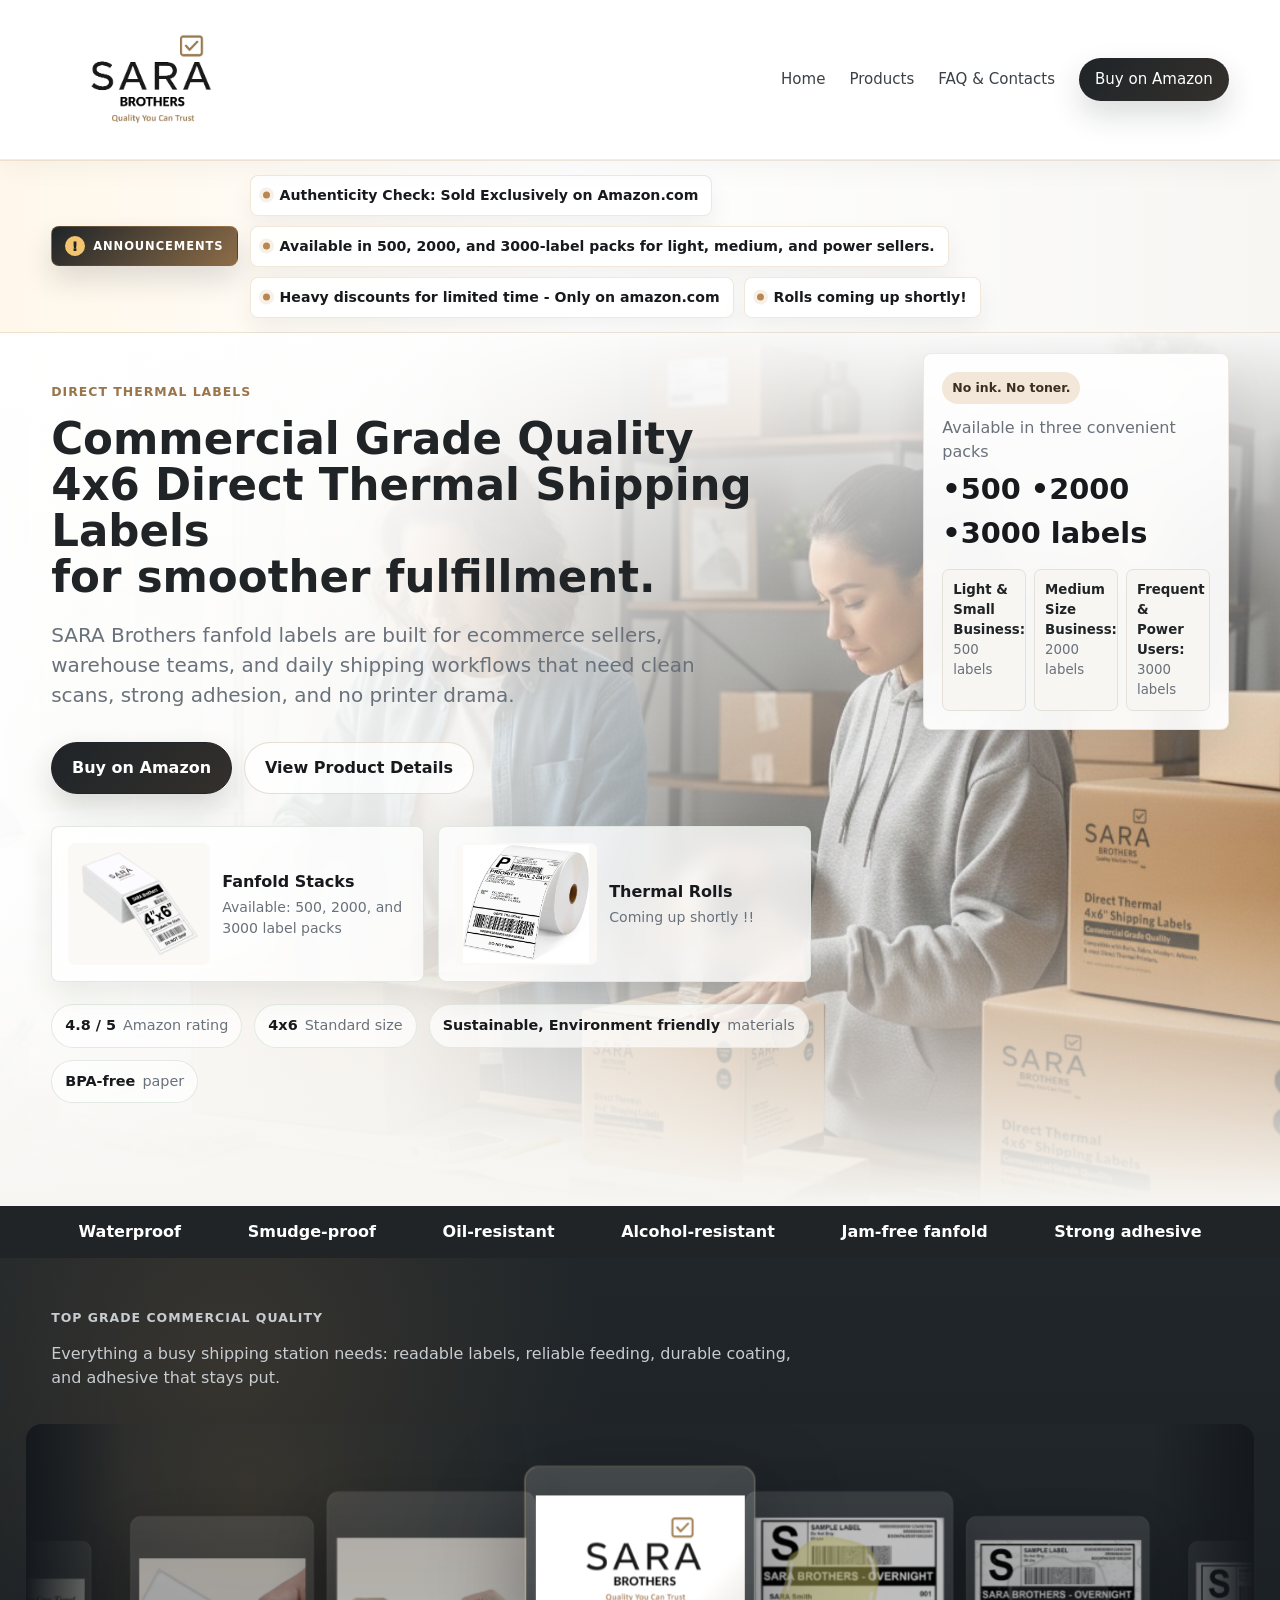
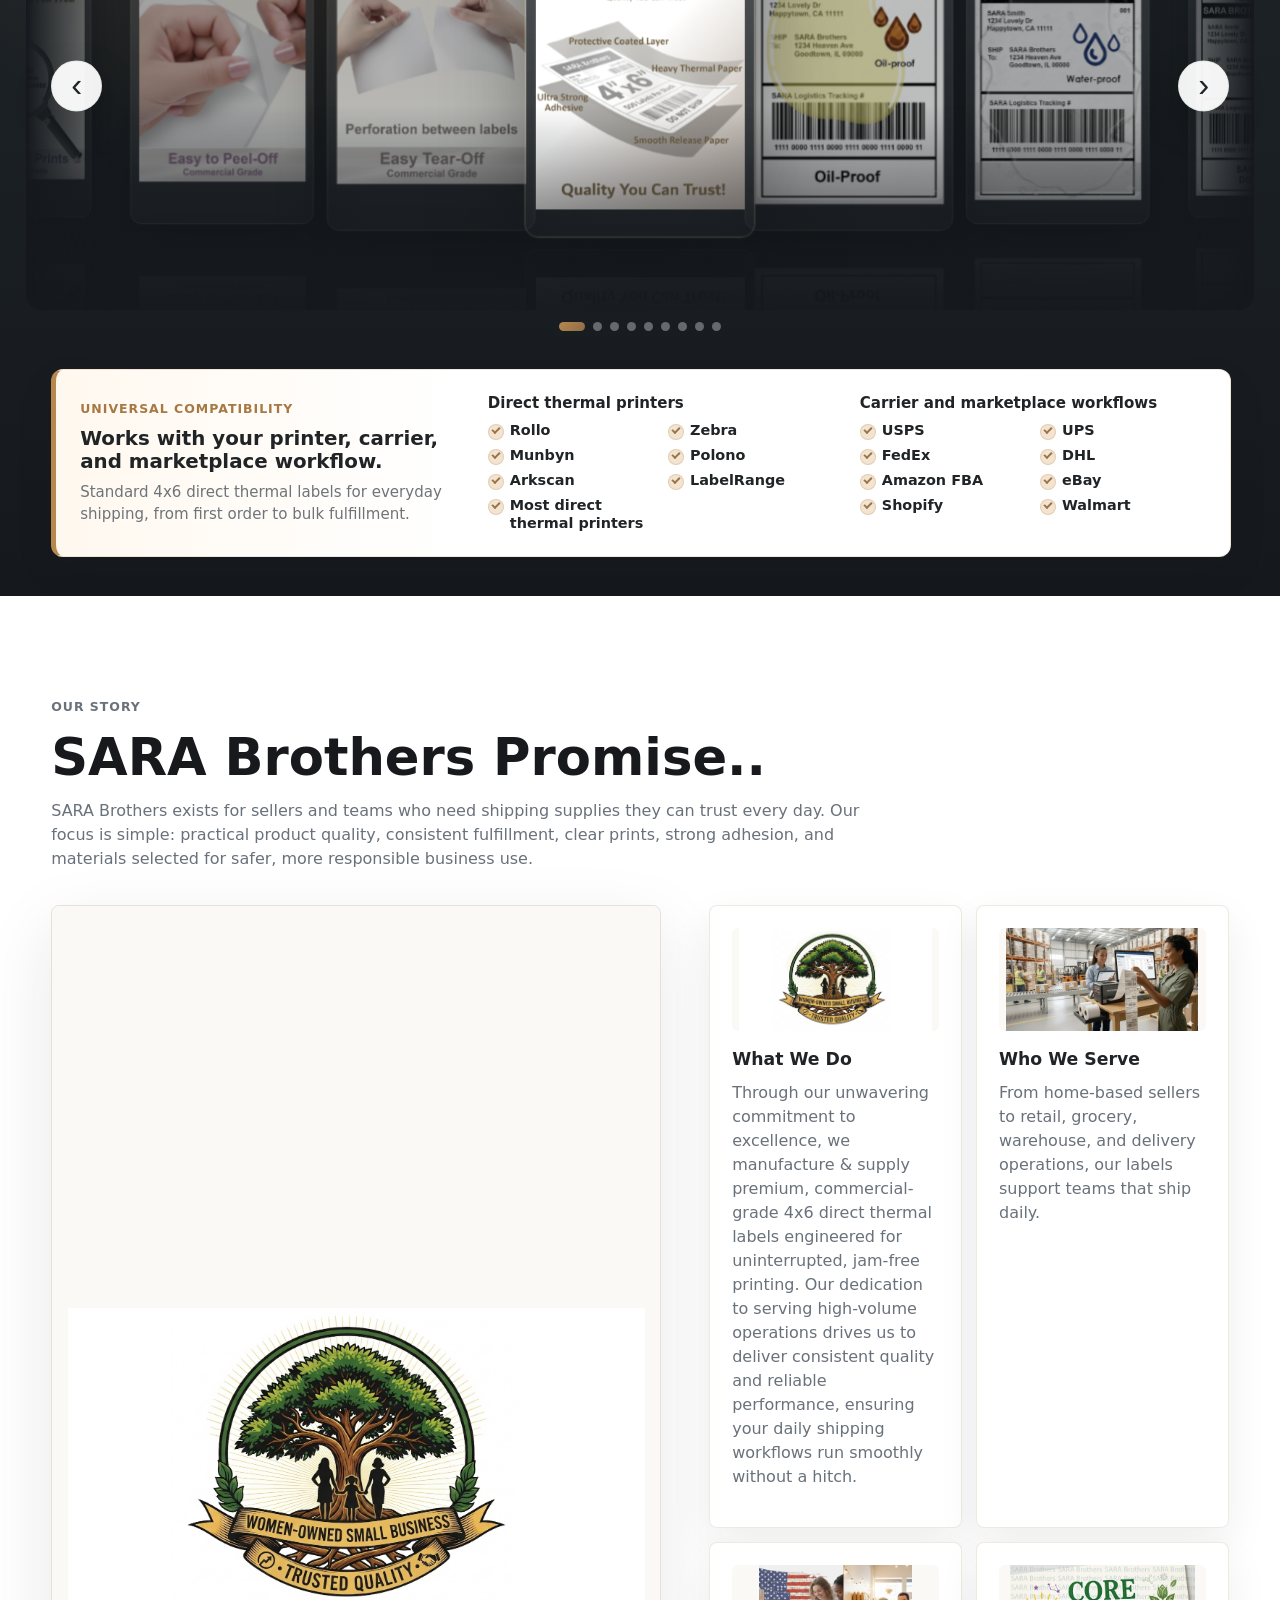
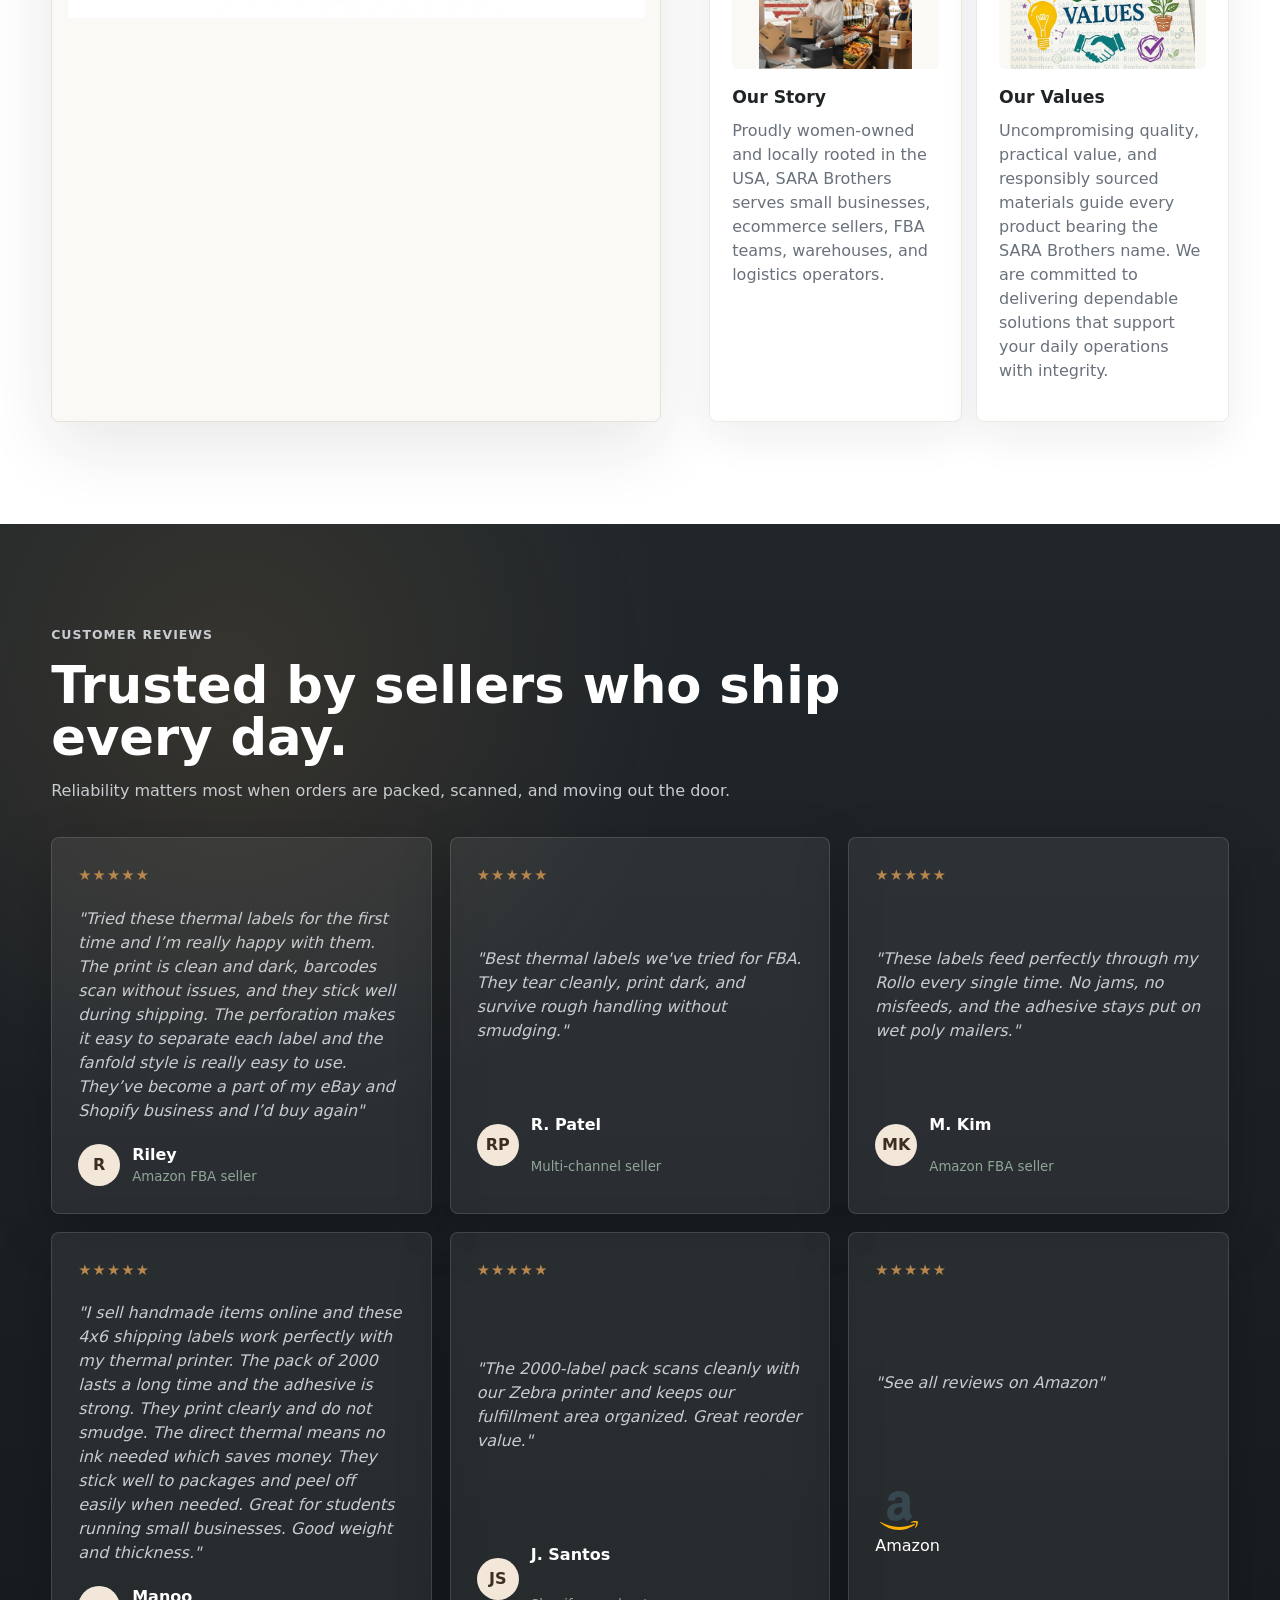
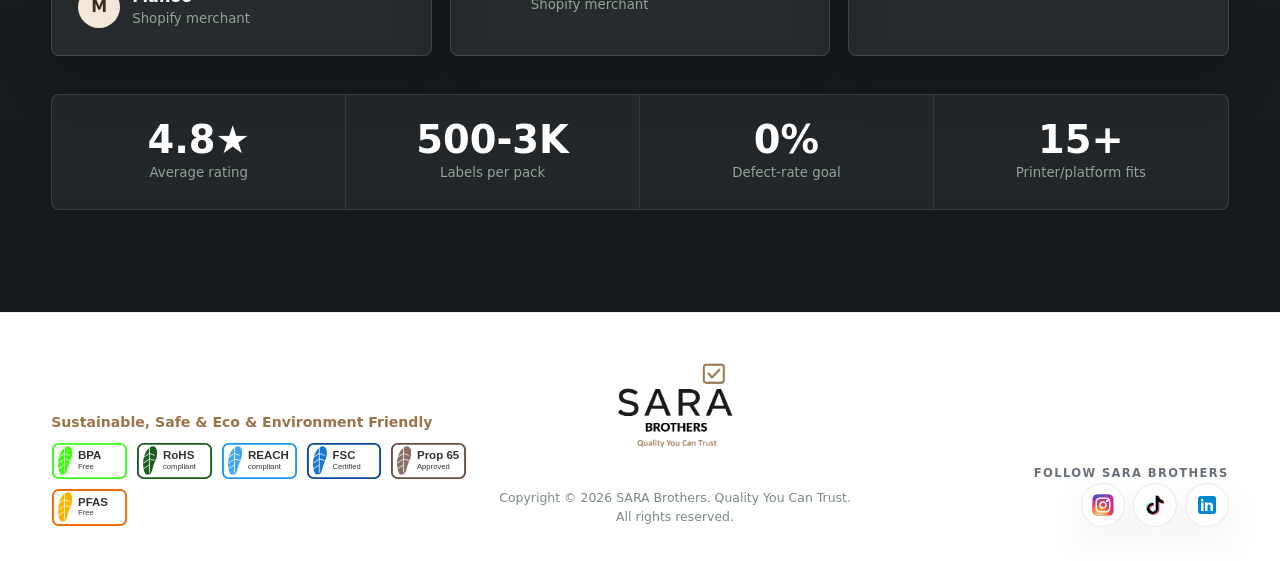
==== commit a37c9bc1: "Update index.html" ====
--- a/index.html
+++ b/index.html
@@ -140,7 +140,7 @@
       <section class="section story-section" id="story">
         <div class="section-heading">
           <p class="eyebrow">Our story</p>
-          <h2 id="storyHeadline">A women-owned U.S. label brand built around dependable shipping days.</h2>
+          <h2 id="storyHeadline">SARA Brothers Promise..</h2>
           <p id="storyBody">SARA Brothers exists for sellers and teams who need shipping supplies they can trust every day.</p>
         </div>
         <div class="story-layout">
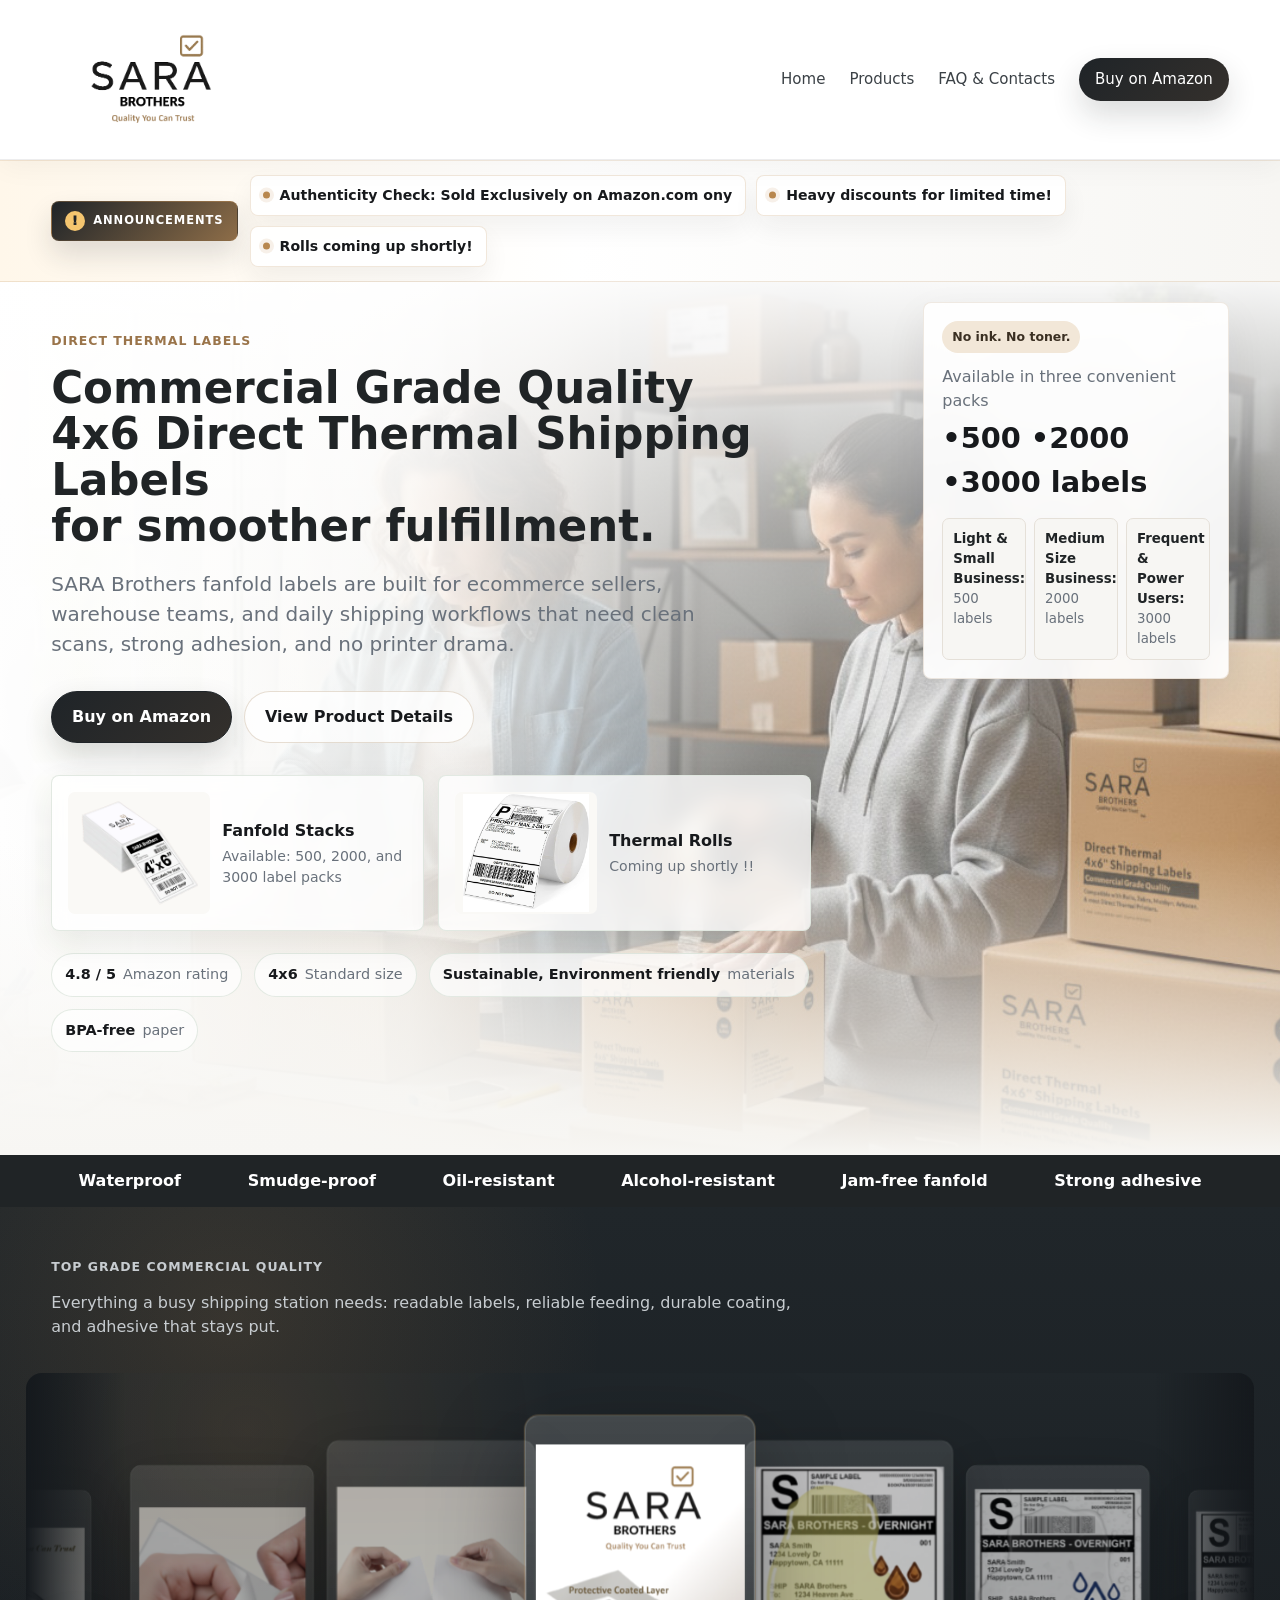
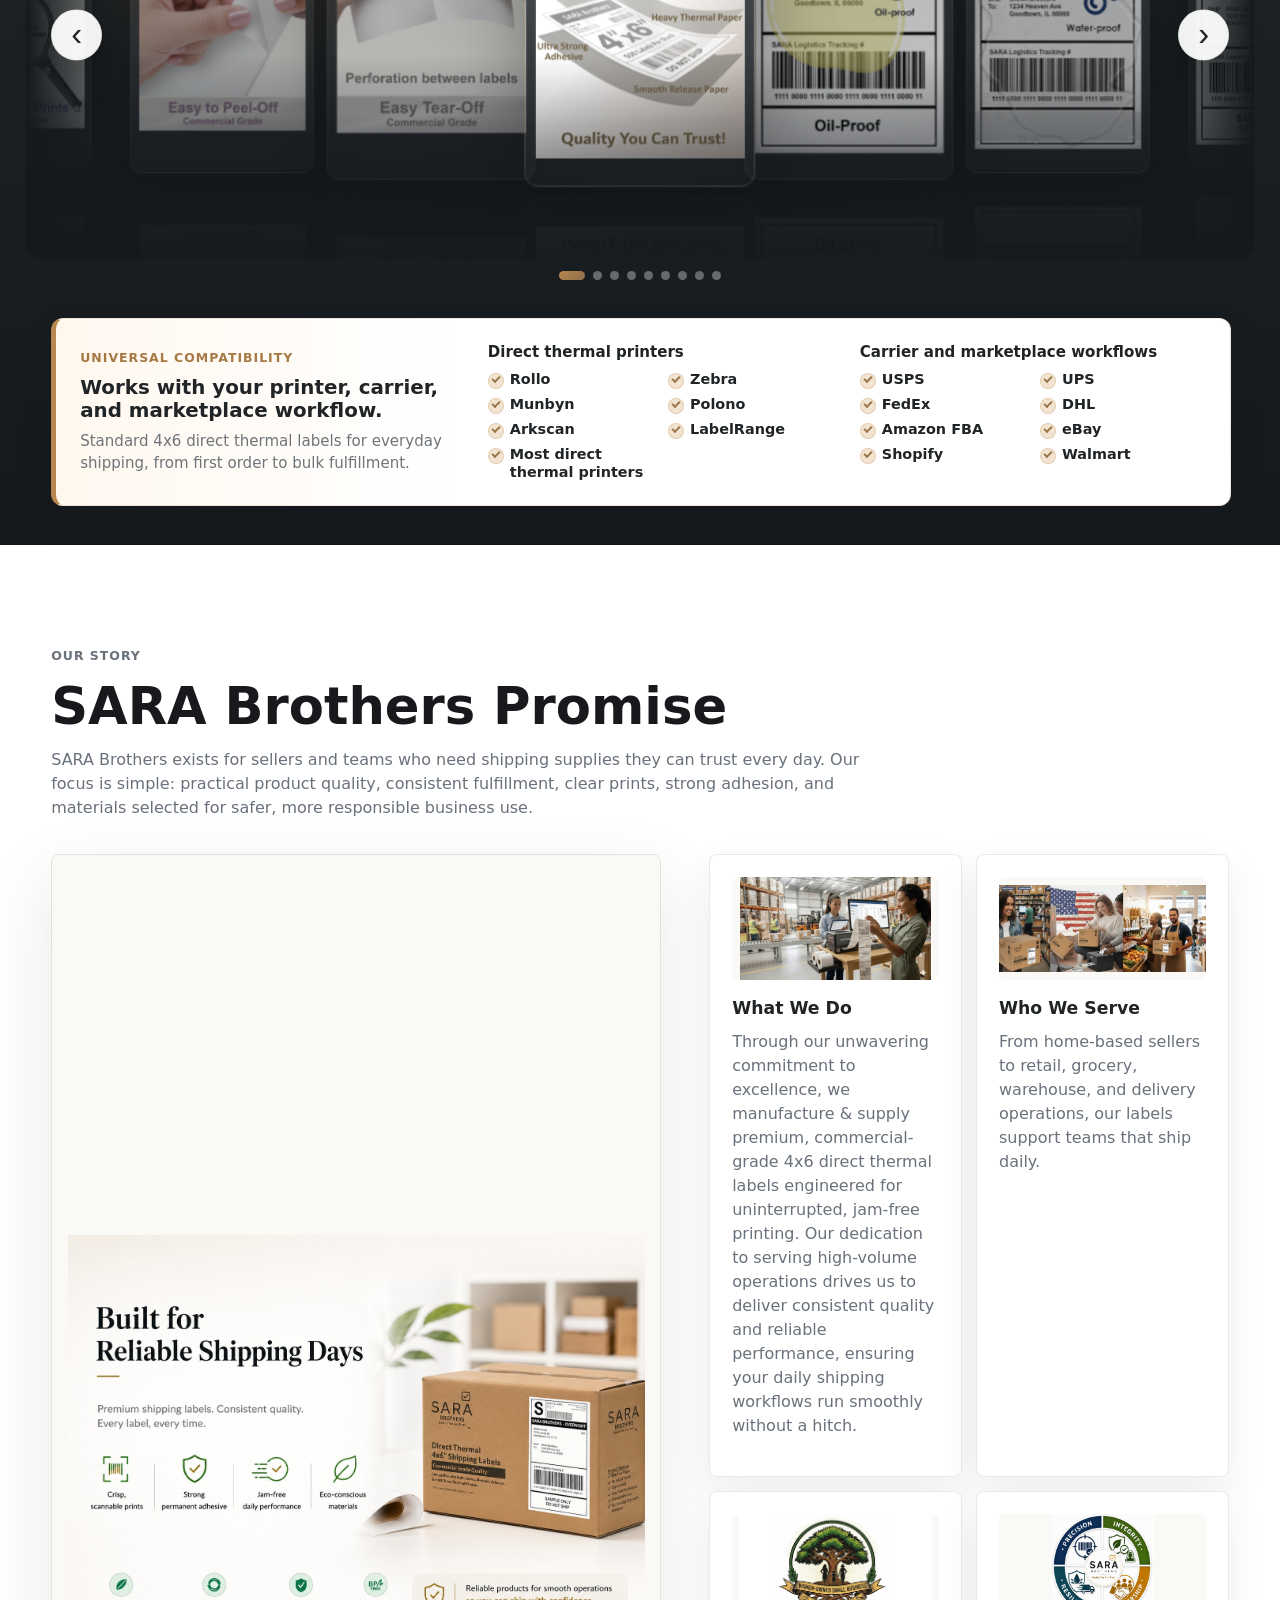
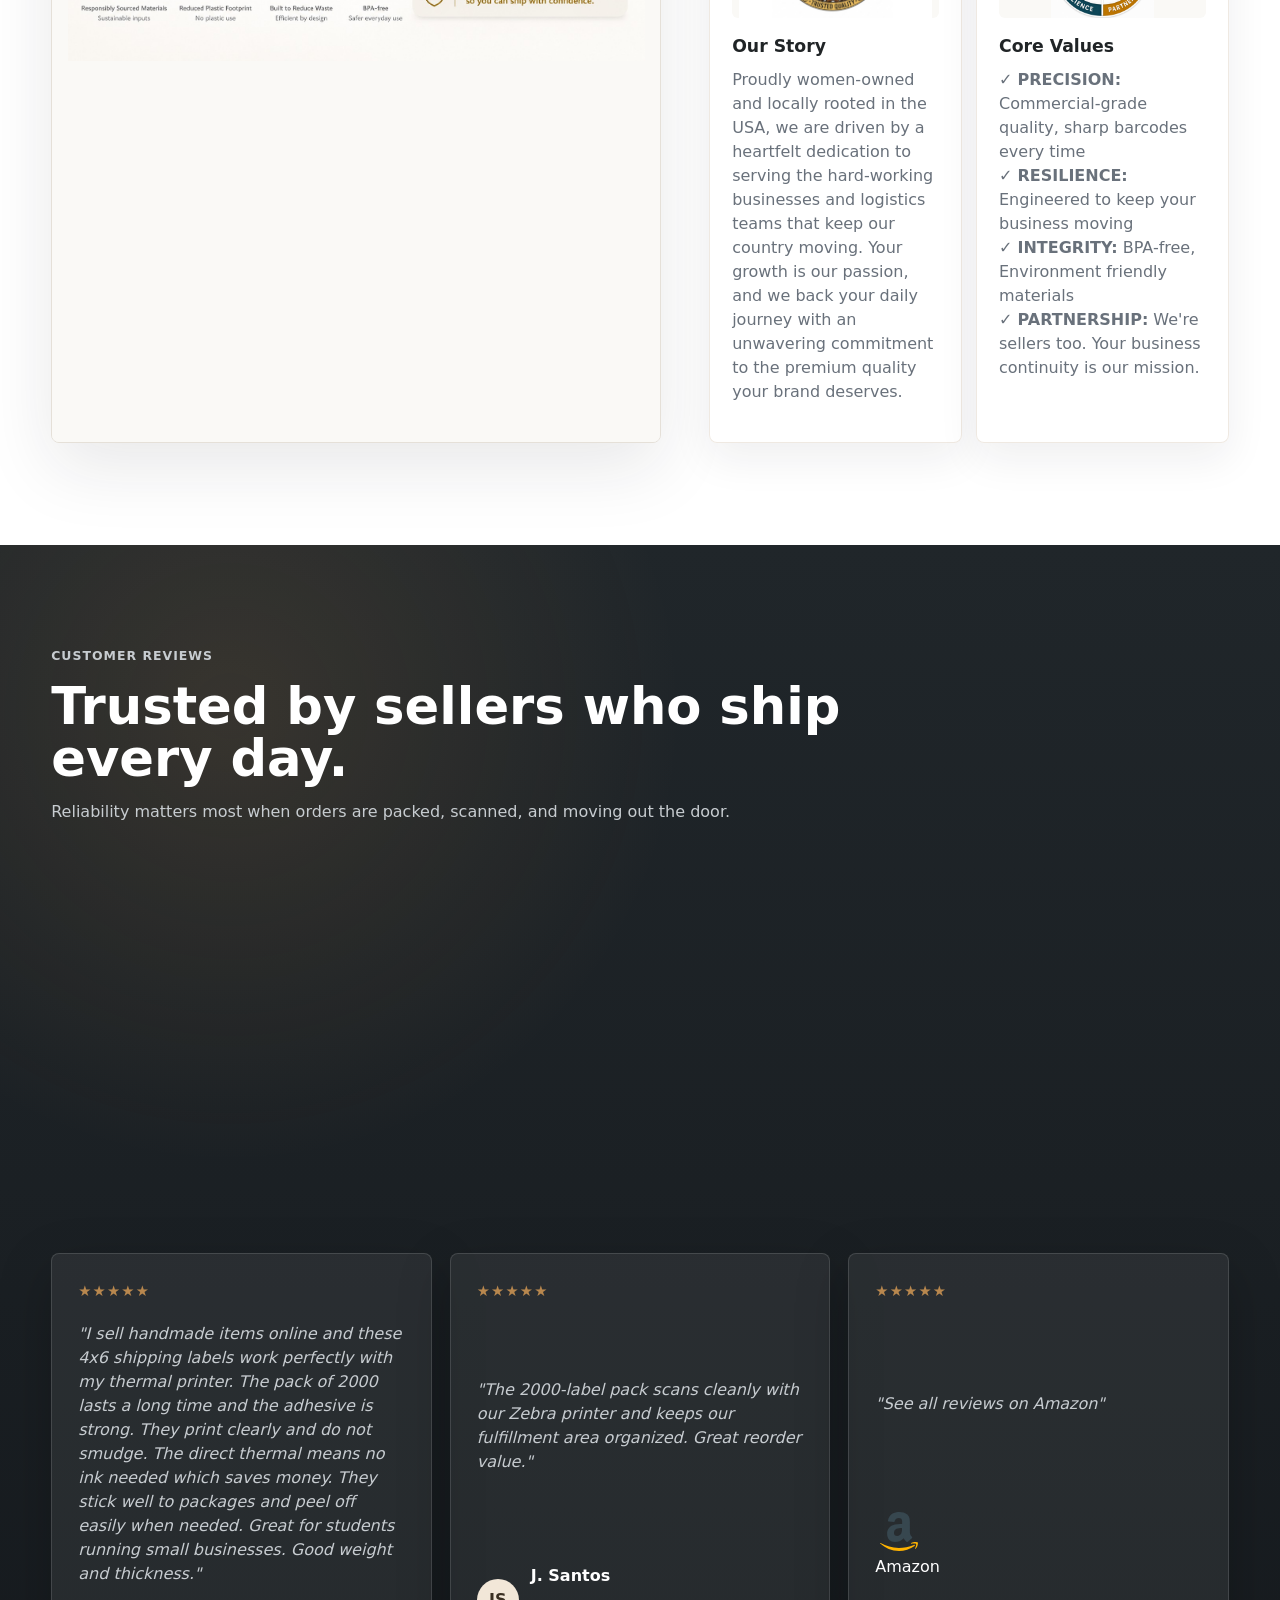
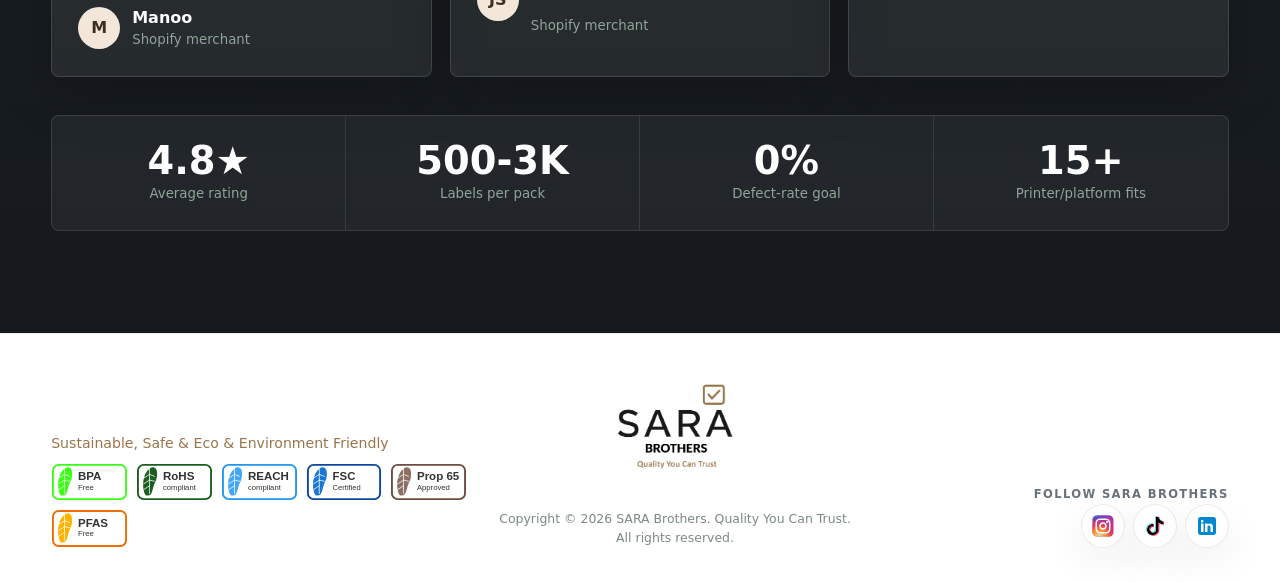
==== commit be1bda9a: "Final Updated with updated images Final Updated with updated images" ====
--- a/index.html
+++ b/index.html
@@ -8,7 +8,7 @@
     <meta http-equiv="Expires" content="0">
     <meta name="description" content="SARA Brothers 4x6 direct thermal shipping labels for FBA, ecommerce, warehouses, and logistics teams.">
     <title>SARA Brothers | Premium 4x6 Thermal Shipping Labels</title>
-    <link rel="stylesheet" href="styles.css">
+    <link rel="stylesheet" href="styles.css?v=20260620-mobile-compact-9">
   </head>
   <body>
     <header class="site-header" data-header>
@@ -140,7 +140,7 @@
       <section class="section story-section" id="story">
         <div class="section-heading">
           <p class="eyebrow">Our story</p>
-          <h2 id="storyHeadline">SARA Brothers Promise..</h2>
+          <h2 id="storyHeadline">SARA Brothers Promise</h2>
           <p id="storyBody">SARA Brothers exists for sellers and teams who need shipping supplies they can trust every day.</p>
         </div>
         <div class="story-layout">
--- a/styles.css
+++ b/styles.css
@@ -1626,9 +1626,9 @@
 .footer-badges p {
   margin: 0 0 10px;
   max-width: none;
-  color: var(--green);
+  color: var(--ink);
   font-size: clamp(0.88rem, 1vw, 1rem);
-  font-weight: 850;
+  font-weight: 400;
   line-height: 1.25;
 }
 
@@ -1924,7 +1924,7 @@
 
   .hero-actions,
   .final-cta {
-    align-items: stretch;
+    align-items: flex-start;
     flex-direction: column;
   }
 
@@ -1933,7 +1933,8 @@
   }
 
   .button {
-    width: 100%;
+    width: auto;
+    max-width: 100%;
   }
 
   .hero-stats {
@@ -3267,3 +3268,352 @@
   transform: none;
   box-shadow: none;
 }
+
+@media (max-width: 720px) {
+  html,
+  body {
+    max-width: 100%;
+    overflow-x: hidden;
+  }
+
+  .site-header {
+    padding: 8px 16px;
+    gap: 12px;
+  }
+
+  .site-header .brand-logo {
+    width: 132px;
+    height: 78px;
+  }
+
+  .nav-toggle {
+    width: 38px;
+    height: 38px;
+  }
+
+  .nav-links {
+    top: 68px;
+  }
+
+  .announcement-band {
+    padding: 10px 14px;
+  }
+
+  .announcement-inner {
+    gap: 8px;
+  }
+
+  .announcement-label {
+    padding: 6px 10px;
+    font-size: 0.66rem;
+  }
+
+  .announcement-band ul {
+    display: grid;
+    gap: 6px;
+  }
+
+  .announcement-band li {
+    padding: 7px 10px 7px 24px;
+    font-size: 0.78rem;
+    line-height: 1.25;
+  }
+
+  .announcement-band li::before {
+    left: 10px;
+    width: 6px;
+    height: 6px;
+  }
+
+  .hero.section {
+    display: block;
+    min-height: auto;
+    padding: 24px 16px 28px;
+    background-position: 62% center;
+  }
+
+  .hero-copy,
+  .hero-lede {
+    width: 100%;
+    max-width: calc(100vw - 32px);
+    overflow-wrap: break-word;
+  }
+
+  .hero h1 {
+    margin-bottom: 12px;
+    max-width: 100%;
+    overflow-wrap: break-word;
+    white-space: normal;
+    font-size: clamp(1.32rem, 5.6vw, 1.6rem);
+    line-height: 1.08;
+  }
+
+  .hero-lede {
+    width: calc(100vw - 32px);
+    max-width: 320px;
+    font-size: 0.96rem;
+    line-height: 1.45;
+    white-space: normal !important;
+    overflow-wrap: anywhere;
+    word-break: break-word;
+  }
+
+  .hero-actions,
+  .final-cta {
+    flex-direction: row;
+    flex-wrap: wrap;
+    gap: 8px;
+    margin: 18px 0;
+    align-items: flex-start;
+  }
+
+  .hero-actions .button,
+  .final-cta .button {
+    align-self: flex-start;
+    width: auto;
+    min-width: 0;
+    max-width: 100%;
+    min-height: 42px;
+    padding: 10px 18px;
+    font-size: 0.9rem;
+  }
+
+  .format-strip {
+    grid-template-columns: 1fr;
+    gap: 8px;
+    margin-bottom: 12px;
+  }
+
+  .format-strip article {
+    grid-template-columns: 58px minmax(0, 1fr);
+    min-width: 0;
+    min-height: 76px;
+    gap: 8px;
+    padding: 7px;
+  }
+
+  .format-strip article > div,
+  .format-strip strong,
+  .format-strip span {
+    min-width: 0;
+    overflow-wrap: anywhere;
+  }
+
+  .format-strip img {
+    width: 58px;
+    height: 58px;
+  }
+
+  .format-strip strong {
+    font-size: 0.86rem;
+    line-height: 1.15;
+  }
+
+  .format-strip span {
+    font-size: 0.75rem;
+    line-height: 1.25;
+  }
+
+  .hero-stats {
+    grid-template-columns: repeat(2, minmax(0, 1fr));
+    gap: 8px;
+  }
+
+  .hero-stats span {
+    padding: 8px 10px;
+    border-radius: 10px;
+    font-size: 0.78rem;
+    line-height: 1.25;
+  }
+
+  .hero-visual {
+    margin-top: 14px;
+  }
+
+  .hero-panel,
+  .workflow-pack-card {
+    width: 100%;
+    max-width: 100%;
+    margin-left: 0;
+    padding: 14px;
+  }
+
+  .hero-pack-panel {
+    width: 100%;
+    transform: none;
+  }
+
+  .hero-pack-panel > strong,
+  .workflow-pack-card > strong {
+    font-size: clamp(1.45rem, 7vw, 1.9rem);
+    line-height: 1.05;
+  }
+
+  .pack-types {
+    grid-template-columns: 1fr;
+    gap: 6px;
+  }
+
+  .pack-types small {
+    padding: 8px 10px;
+    min-height: auto;
+    font-size: 0.78rem;
+  }
+
+  .workflow.section {
+    width: 100%;
+    max-width: 100%;
+    overflow: hidden;
+    padding: 22px 14px 26px;
+  }
+
+  .workflow-inner {
+    display: block;
+    min-width: 0;
+    max-width: 100%;
+  }
+
+  .workflow-main {
+    width: 100%;
+    min-width: 0;
+    max-width: calc(100vw - 28px);
+  }
+
+  .workflow-main h2 {
+    white-space: normal;
+    max-width: 100%;
+    overflow-wrap: break-word;
+    margin-bottom: 14px;
+    font-size: 1.22rem;
+    line-height: 1.12;
+  }
+
+  .steps {
+    grid-template-columns: 1fr;
+    width: 100%;
+    max-width: calc(100vw - 28px);
+    min-width: 0;
+    gap: 8px;
+  }
+
+  .steps::before {
+    display: none;
+  }
+
+  .steps article {
+    display: grid;
+    grid-template-columns: 34px minmax(0, 1fr);
+    align-items: center;
+    min-width: 0;
+    max-width: 100%;
+    overflow: visible;
+    gap: 0 9px;
+    padding: 10px;
+    text-align: left;
+    background: rgba(255, 255, 255, 0.055);
+    border: 1px solid rgba(255, 255, 255, 0.12);
+    border-radius: 10px;
+  }
+
+  .steps article,
+  .format-strip article {
+    width: 100%;
+    max-width: 100%;
+  }
+
+  .steps span {
+    grid-row: 1 / span 2;
+    width: 34px;
+    height: 34px;
+    margin: 0;
+    color: var(--ink);
+    background: var(--mint);
+    border-color: rgba(255, 255, 255, 0.28);
+    font-size: 0.72rem;
+  }
+
+  .steps h3 {
+    min-width: 0;
+    margin: 0;
+    font-size: 0.86rem;
+    line-height: 1.18;
+    overflow-wrap: break-word;
+    white-space: normal;
+  }
+
+  .steps p {
+    display: none;
+    min-width: 0;
+    font-size: 0.74rem;
+    line-height: 1.3;
+    overflow-wrap: break-word;
+    white-space: normal;
+  }
+
+  .workflow-pack-card {
+    max-width: calc(100vw - 28px);
+    margin-top: 12px;
+  }
+
+  .product-section {
+    padding-top: 24px;
+  }
+
+  .products-page-main {
+    display: flex;
+    flex-direction: column;
+  }
+
+  .products-page-main > .product-section {
+    order: 1;
+  }
+
+  .products-page-main > .video-section {
+    order: 2;
+  }
+
+  .products-page-main > .workflow {
+    order: 3;
+  }
+
+  .product-grid,
+  .product-card {
+    min-width: 0;
+    max-width: 100%;
+  }
+
+  .product-card {
+    overflow: hidden;
+    opacity: 1 !important;
+  }
+
+  .product-meta {
+    display: grid;
+    grid-template-columns: 1fr;
+    min-width: 0;
+    gap: 8px;
+  }
+
+  .product-meta strong {
+    font-size: 1.08rem;
+    line-height: 1.15;
+  }
+
+  .price {
+    max-width: none;
+    text-align: left;
+  }
+
+  .price strong {
+    font-size: 1rem;
+  }
+
+  .price small,
+  .product-card p {
+    overflow-wrap: break-word;
+  }
+
+  .steps article {
+    opacity: 1 !important;
+  }
+}
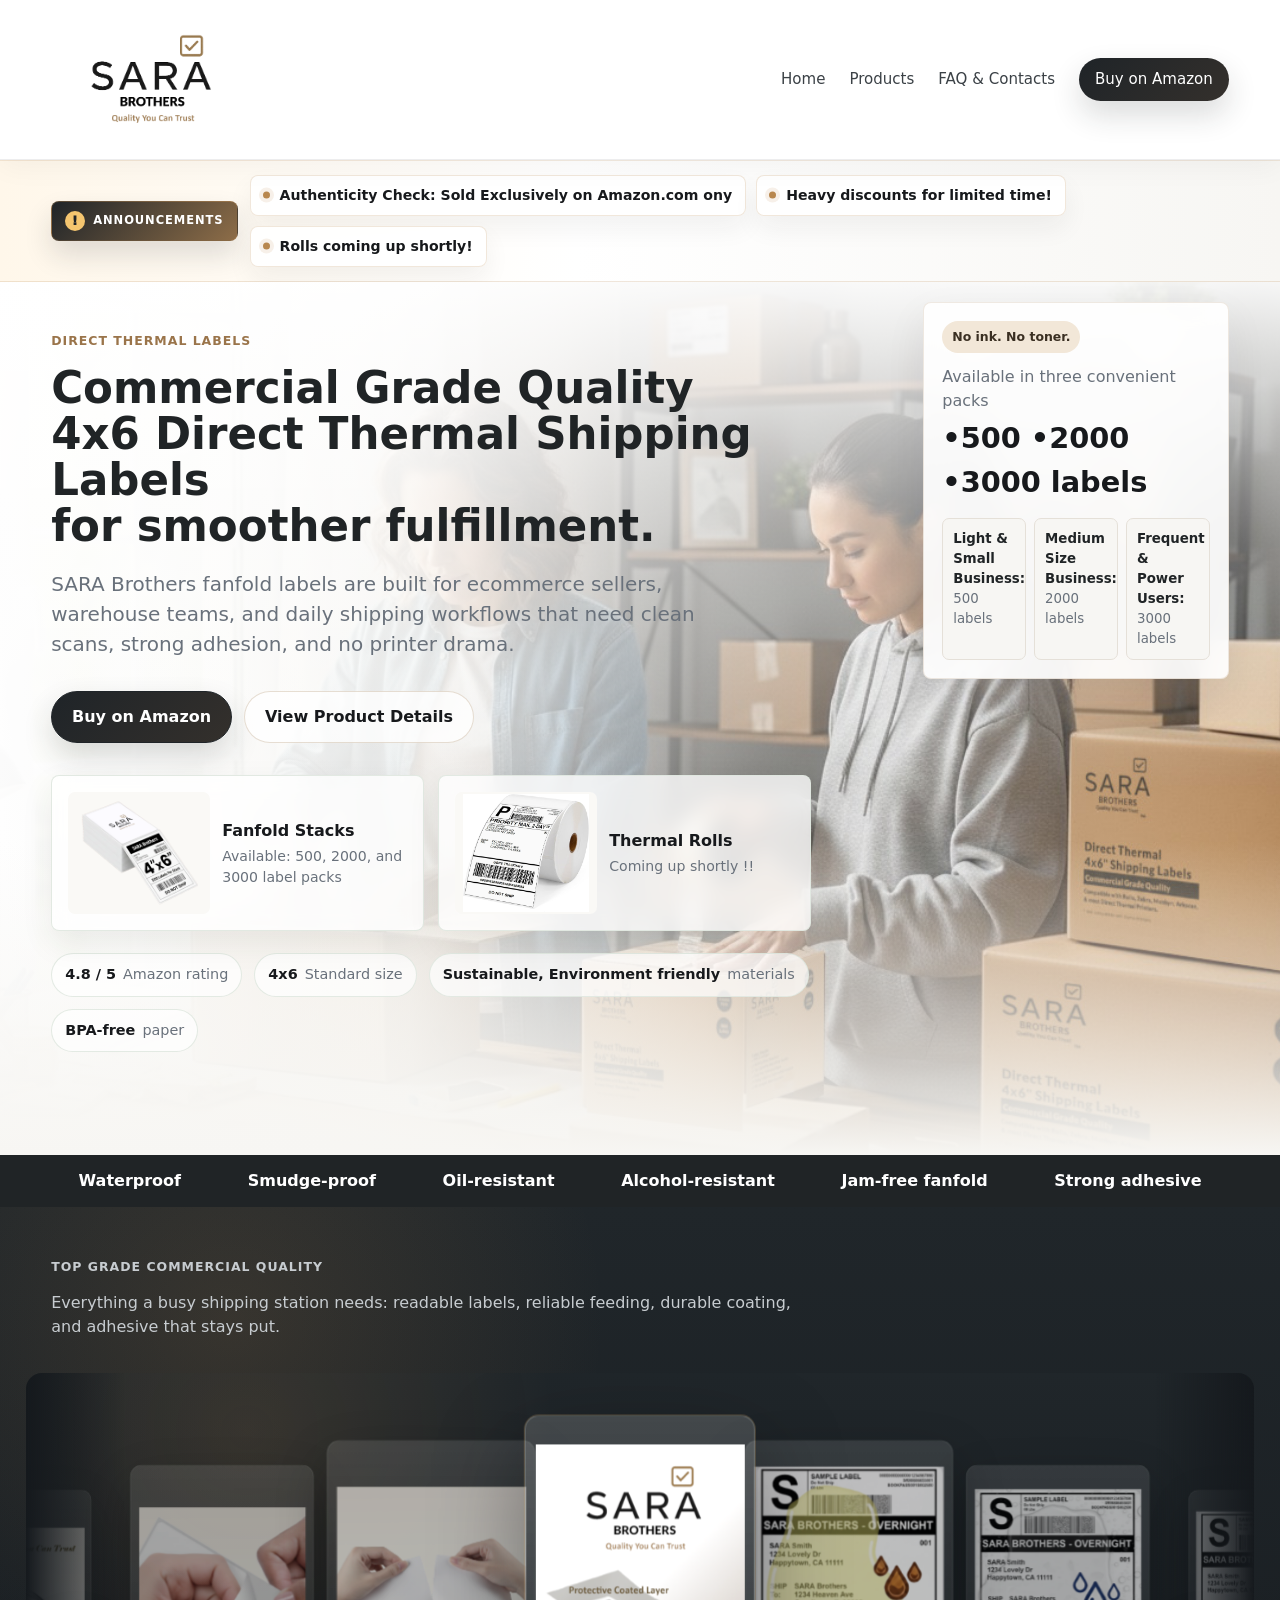
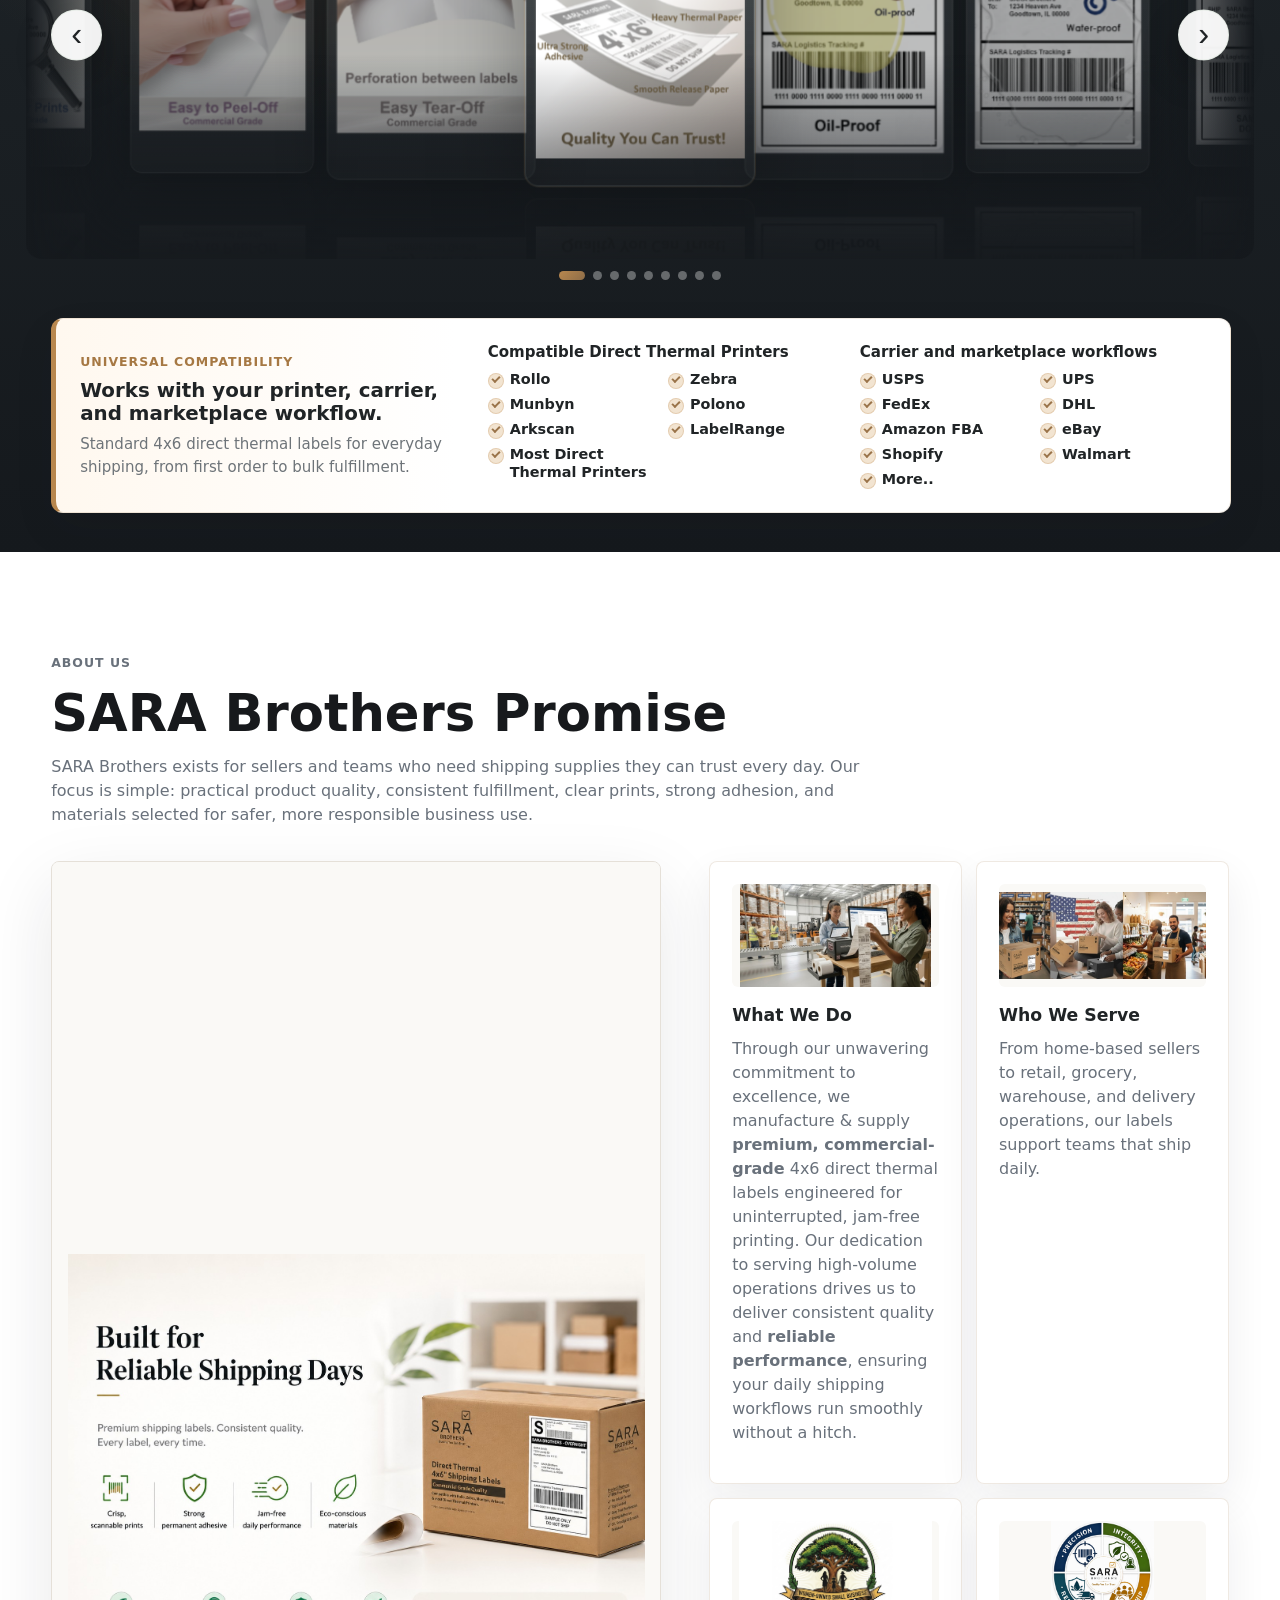
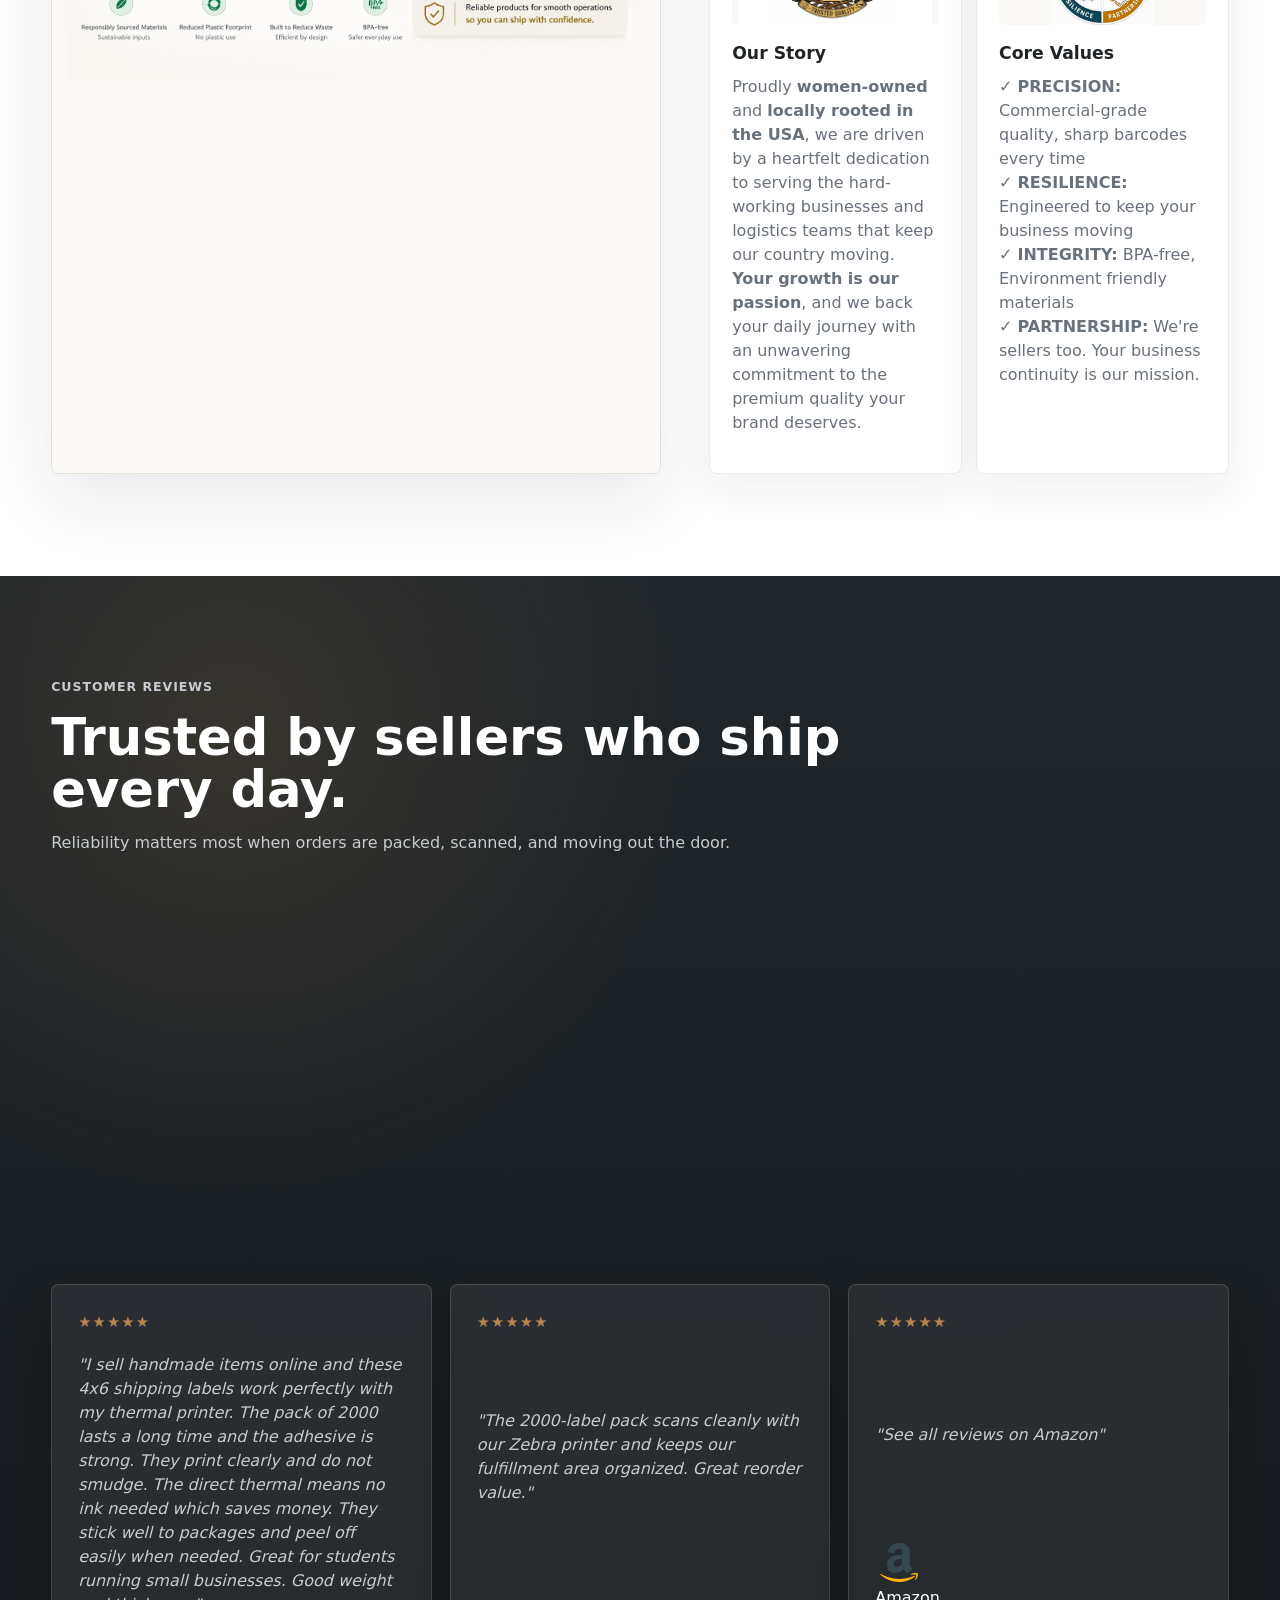
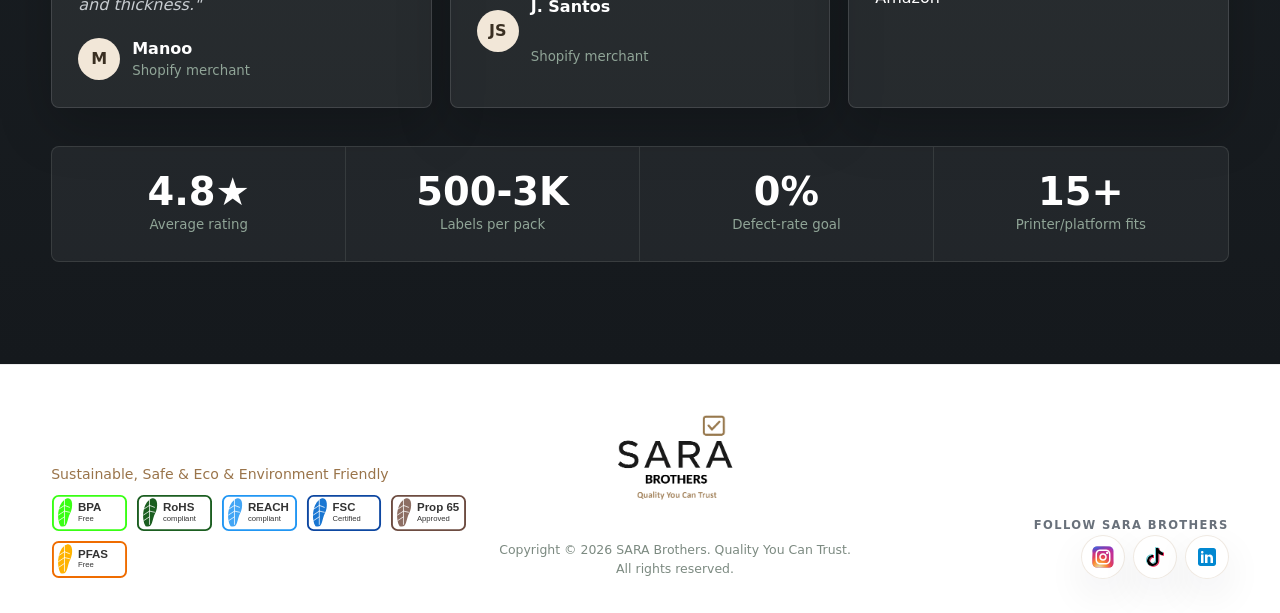
==== commit 8496a016: "SARA Brothers - Website 2.0" ====
--- a/index.html
+++ b/index.html
@@ -8,7 +8,7 @@
     <meta http-equiv="Expires" content="0">
     <meta name="description" content="SARA Brothers 4x6 direct thermal shipping labels for FBA, ecommerce, warehouses, and logistics teams.">
     <title>SARA Brothers | Premium 4x6 Thermal Shipping Labels</title>
-    <link rel="stylesheet" href="styles.css?v=20260620-mobile-compact-9">
+    <link rel="stylesheet" href="styles.css?v=20260620-swipe-carousel-1">
   </head>
   <body>
     <header class="site-header" data-header>
@@ -124,7 +124,7 @@
           </div>
           <div class="compatibility-lists">
             <div class="compatibility-list-group">
-              <h3>Direct thermal printers</h3>
+              <h3>Compatible Direct Thermal Printers</h3>
               <div class="compatibility-list" id="printerChips"></div>
             </div>
             <div class="compatibility-list-group">
@@ -139,7 +139,7 @@
 
       <section class="section story-section" id="story">
         <div class="section-heading">
-          <p class="eyebrow">Our story</p>
+          <p class="eyebrow">About Us</p>
           <h2 id="storyHeadline">SARA Brothers Promise</h2>
           <p id="storyBody">SARA Brothers exists for sellers and teams who need shipping supplies they can trust every day.</p>
         </div>
@@ -233,7 +233,7 @@
     </footer>
 
     <script src="announcements.js?v=20260620-json-source"></script>
-    <script src="app.js?v=20260620-json-source"></script>
+    <script src="app.js?v=20260620-swipe-carousel-1"></script>
   
   </body>
 </html>
--- a/styles.css
+++ b/styles.css
@@ -839,6 +839,113 @@
   border-radius: var(--radius);
 }
 
+.product-card-media {
+  position: relative;
+  width: 100%;
+  height: 250px;
+  overflow: hidden;
+  touch-action: pan-y;
+  background:
+    radial-gradient(circle at 50% 20%, rgba(184, 135, 78, 0.08), transparent 42%),
+    #f8faf8;
+  border-radius: var(--radius);
+}
+
+.product-card-media img {
+  width: 100%;
+  height: 100%;
+  padding: 10px;
+  object-fit: contain;
+  object-position: center;
+  background: transparent;
+  transition: transform 320ms ease, opacity 220ms ease, filter 220ms ease;
+}
+
+.product-card-media img.is-changing {
+  animation: productImageSwap 320ms ease;
+}
+
+.product-card-media.is-touching img,
+.product-card:hover .product-card-media img {
+  transform: scale(1.025);
+}
+
+.product-card-nav {
+  position: absolute;
+  top: 50%;
+  z-index: 2;
+  display: inline-flex;
+  align-items: center;
+  justify-content: center;
+  width: 32px;
+  height: 32px;
+  padding: 0;
+  color: var(--green-dark);
+  background: rgba(255, 255, 255, 0.9);
+  border: 1px solid rgba(154, 116, 74, 0.2);
+  border-radius: 999px;
+  box-shadow: 0 10px 24px rgba(29, 33, 38, 0.14);
+  font-size: 1.35rem;
+  line-height: 1;
+  cursor: pointer;
+  opacity: 0;
+  transform: translateY(-50%);
+}
+
+.product-card-prev {
+  left: 10px;
+}
+
+.product-card-next {
+  right: 10px;
+}
+
+.product-card:hover .product-card-nav,
+.product-card:focus-within .product-card-nav,
+.product-card-media.is-touching .product-card-nav {
+  opacity: 1;
+}
+
+.product-card-dots {
+  position: absolute;
+  right: 0;
+  bottom: 10px;
+  left: 0;
+  z-index: 2;
+  display: flex;
+  justify-content: center;
+  gap: 6px;
+  pointer-events: none;
+}
+
+.product-card-dots button {
+  width: 7px;
+  height: 7px;
+  padding: 0;
+  border: 0;
+  border-radius: 999px;
+  background: rgba(31, 36, 40, 0.25);
+  cursor: pointer;
+  pointer-events: auto;
+  transition: width 180ms ease, background 180ms ease;
+}
+
+.product-card-dots button.is-active {
+  width: 20px;
+  background: var(--green);
+}
+
+@keyframes productImageSwap {
+  from {
+    opacity: 0.66;
+    transform: translateX(10px) scale(0.985);
+  }
+  to {
+    opacity: 1;
+    transform: translateX(0) scale(1);
+  }
+}
+
 .product-meta {
   display: flex;
   justify-content: space-between;
@@ -2279,6 +2386,7 @@
   border: 1px solid var(--line);
   border-radius: var(--radius);
   box-shadow: 0 16px 44px rgba(39, 52, 44, 0.08);
+  touch-action: pan-y;
 }
 
 .modal-main-image-wrap img {
@@ -2584,6 +2692,7 @@
     linear-gradient(180deg, rgba(255, 255, 255, 0.06), rgba(255, 255, 255, 0.015) 48%, rgba(0, 0, 0, 0.22));
   outline: none;
   perspective: 1200px;
+  touch-action: pan-y;
 }
 
 .quality-carousel-frame::before,
@@ -3587,6 +3696,15 @@
     opacity: 1 !important;
   }
 
+  .product-card-media,
+  .product-card-media img {
+    height: 290px;
+  }
+
+  .product-card-nav {
+    opacity: 1;
+  }
+
   .product-meta {
     display: grid;
     grid-template-columns: 1fr;
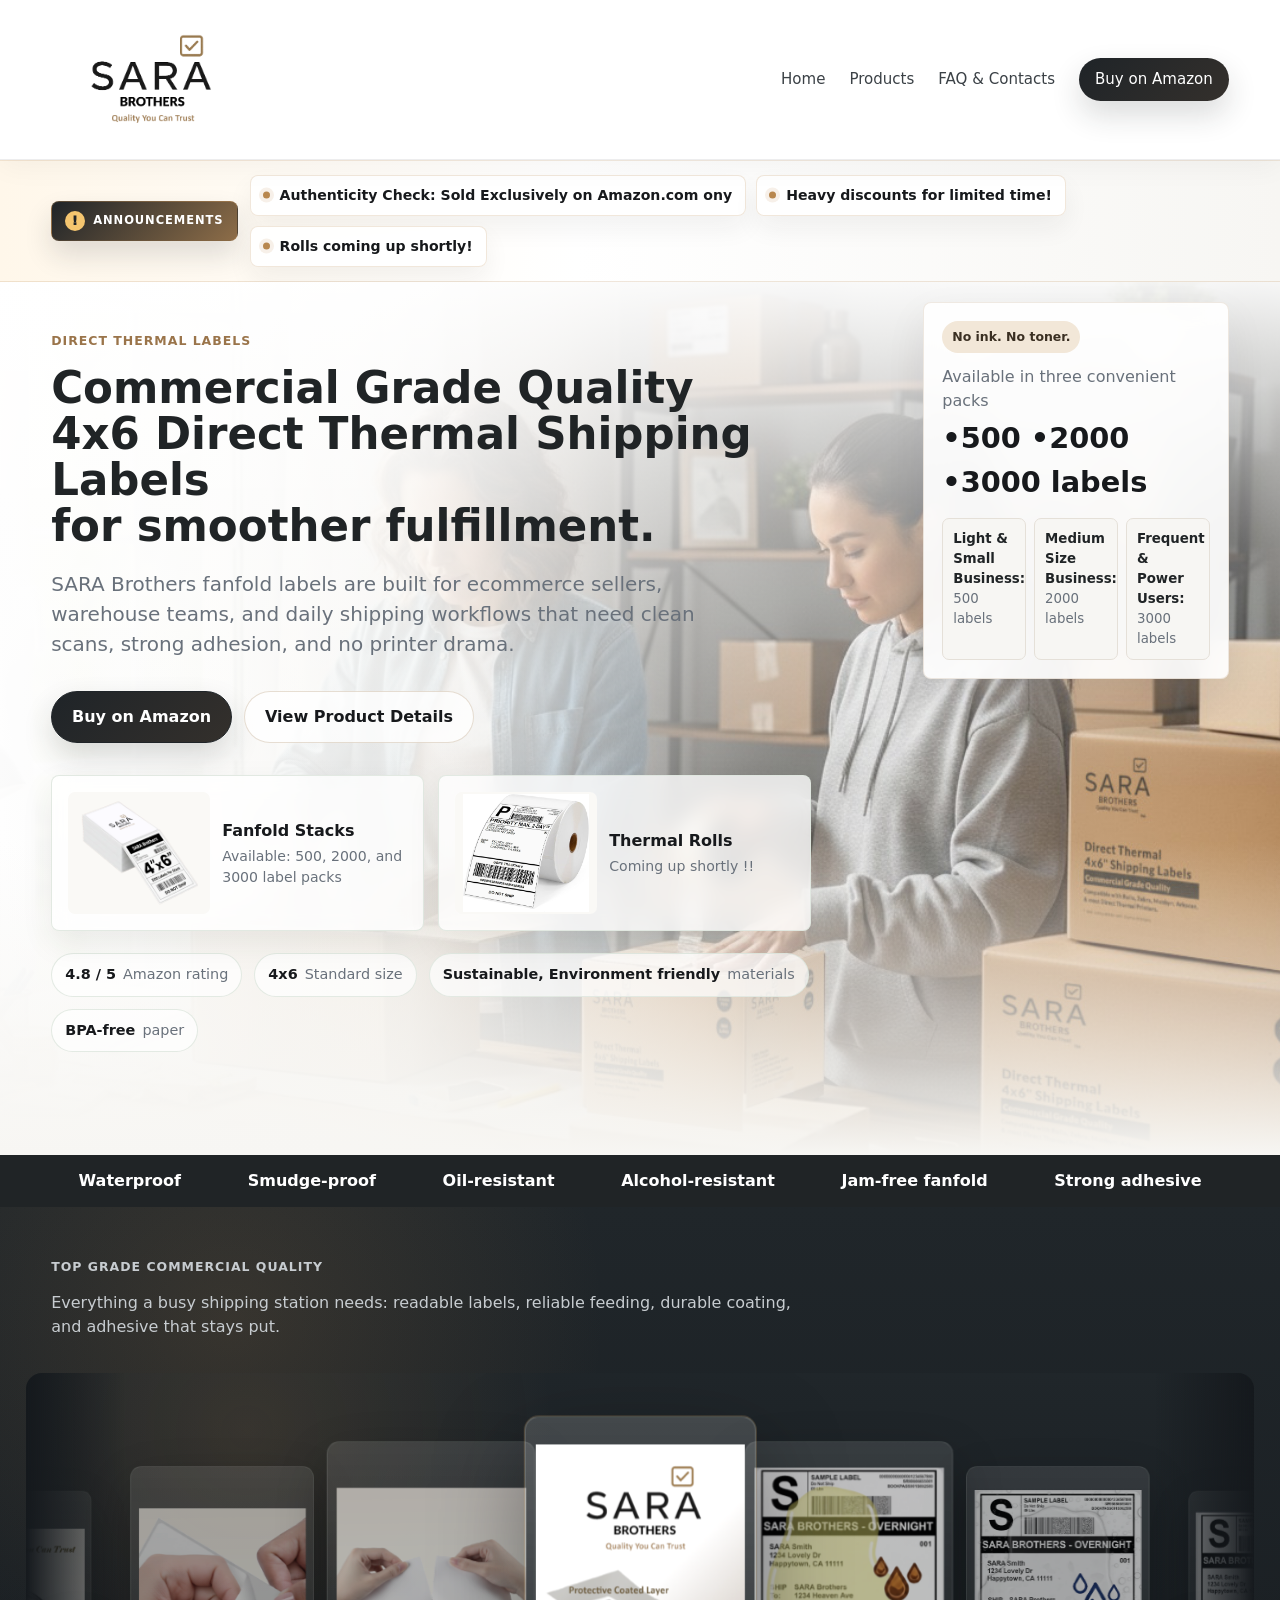
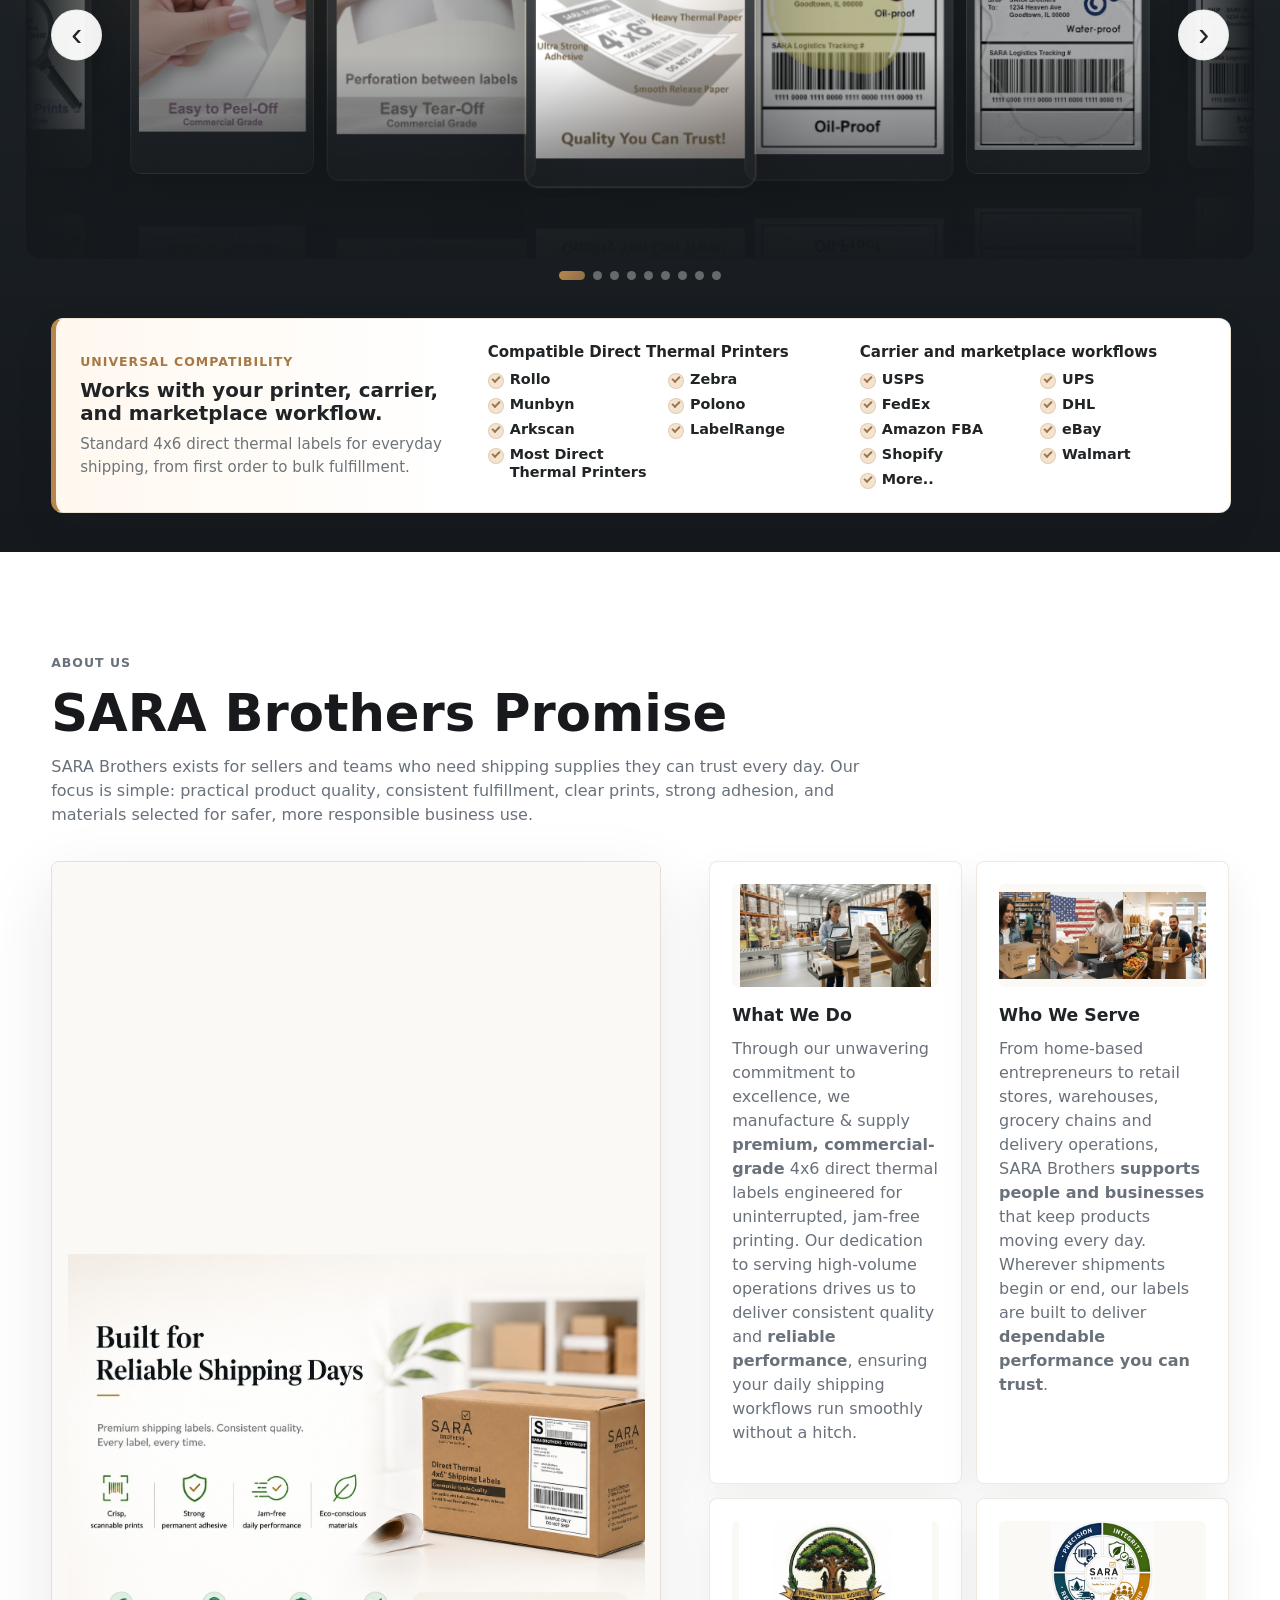
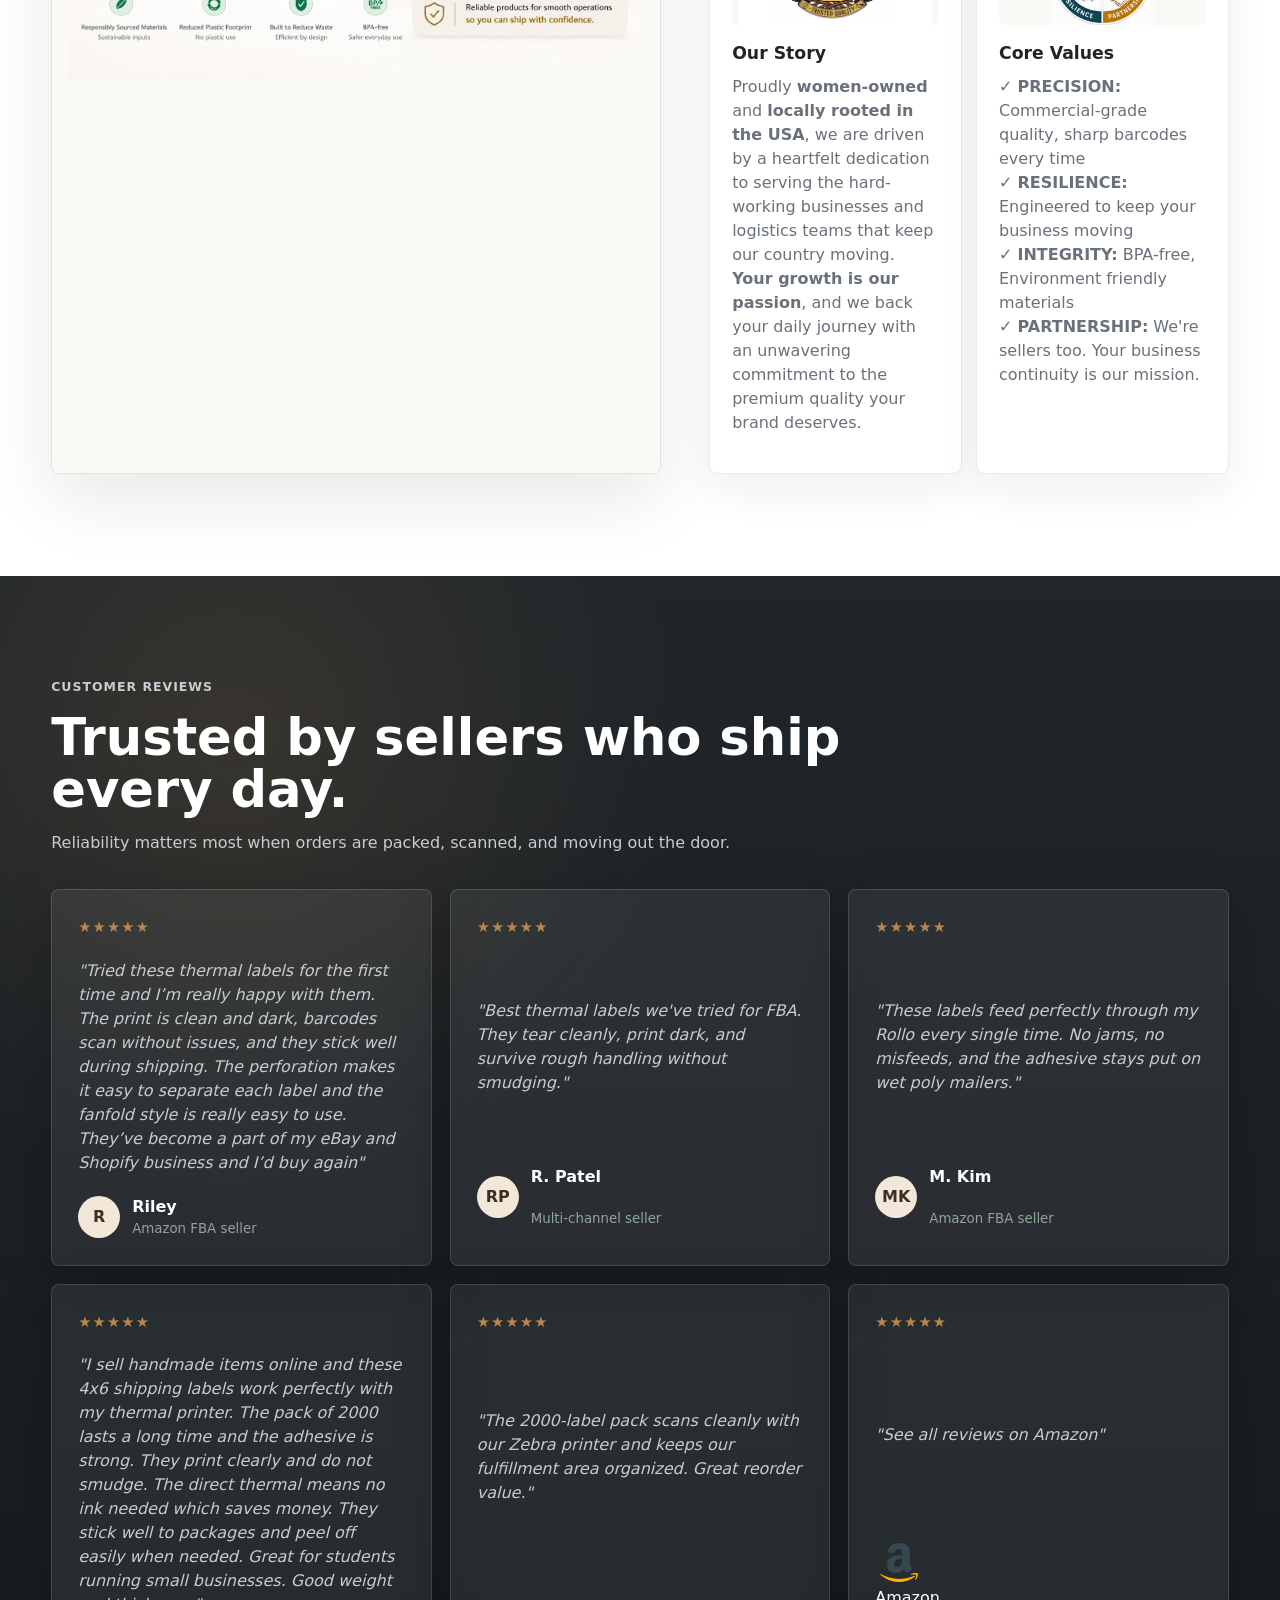
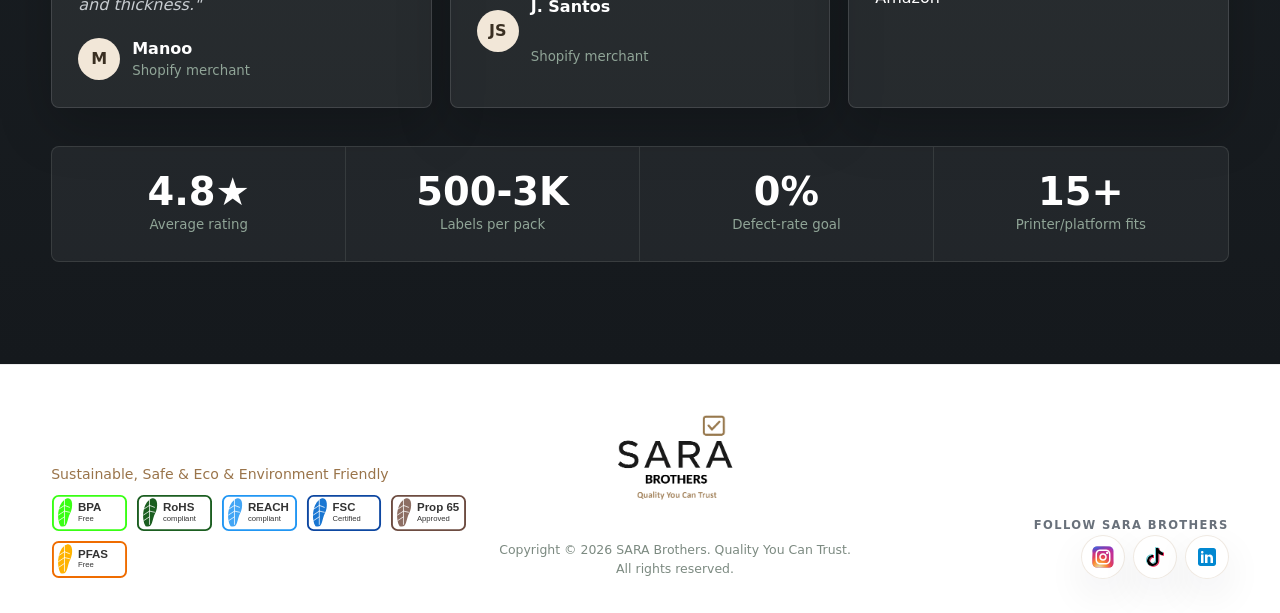
==== commit 62d00fde: "Enabled touch Enabled touch" ====
--- a/index.html
+++ b/index.html
@@ -8,7 +8,7 @@
     <meta http-equiv="Expires" content="0">
     <meta name="description" content="SARA Brothers 4x6 direct thermal shipping labels for FBA, ecommerce, warehouses, and logistics teams.">
     <title>SARA Brothers | Premium 4x6 Thermal Shipping Labels</title>
-    <link rel="stylesheet" href="styles.css?v=20260620-swipe-carousel-1">
+    <link rel="stylesheet" href="styles.css?v=20260620-swipe-carousel-2">
   </head>
   <body>
     <header class="site-header" data-header>
@@ -233,7 +233,7 @@
     </footer>
 
     <script src="announcements.js?v=20260620-json-source"></script>
-    <script src="app.js?v=20260620-swipe-carousel-1"></script>
+    <script src="app.js?v=20260620-swipe-carousel-2"></script>
   
   </body>
 </html>
--- a/styles.css
+++ b/styles.css
@@ -851,18 +851,33 @@
   border-radius: var(--radius);
 }
 
+.product-card-track {
+  --product-slide-offset: 0%;
+  --product-drag-x: 0px;
+  display: flex;
+  width: 100%;
+  height: 100%;
+  transform: translate3d(calc(var(--product-slide-offset) + var(--product-drag-x)), 0, 0);
+  transition: transform 360ms cubic-bezier(.2, .8, .2, 1);
+  will-change: transform;
+}
+
+.product-card-media.is-dragging .product-card-track {
+  transition: none;
+}
+
 .product-card-media img {
+  flex: 0 0 100%;
+  min-width: 100%;
   width: 100%;
   height: 100%;
   padding: 10px;
   object-fit: contain;
   object-position: center;
   background: transparent;
-  transition: transform 320ms ease, opacity 220ms ease, filter 220ms ease;
-}
-
-.product-card-media img.is-changing {
-  animation: productImageSwap 320ms ease;
+  user-select: none;
+  -webkit-user-drag: none;
+  transition: transform 260ms ease, filter 220ms ease;
 }
 
 .product-card-media.is-touching img,
@@ -935,17 +950,6 @@
   background: var(--green);
 }
 
-@keyframes productImageSwap {
-  from {
-    opacity: 0.66;
-    transform: translateX(10px) scale(0.985);
-  }
-  to {
-    opacity: 1;
-    transform: translateX(0) scale(1);
-  }
-}
-
 .product-meta {
   display: flex;
   justify-content: space-between;
@@ -2393,6 +2397,10 @@
   width: 100%;
   height: min(66vh, 660px);
   object-fit: contain;
+  transition: transform 220ms ease;
+  will-change: transform;
+  user-select: none;
+  -webkit-user-drag: none;
 }
 
 .modal-detail-footer {
@@ -2719,6 +2727,13 @@
   position: relative;
   width: 100%;
   height: 100%;
+  transform: translate3d(var(--quality-drag-x, 0px), 0, 0);
+  transition: transform 220ms ease;
+  will-change: transform;
+}
+
+.quality-carousel-frame.is-dragging .quality-carousel-track {
+  transition: none;
 }
 
 .quality-carousel-slide {
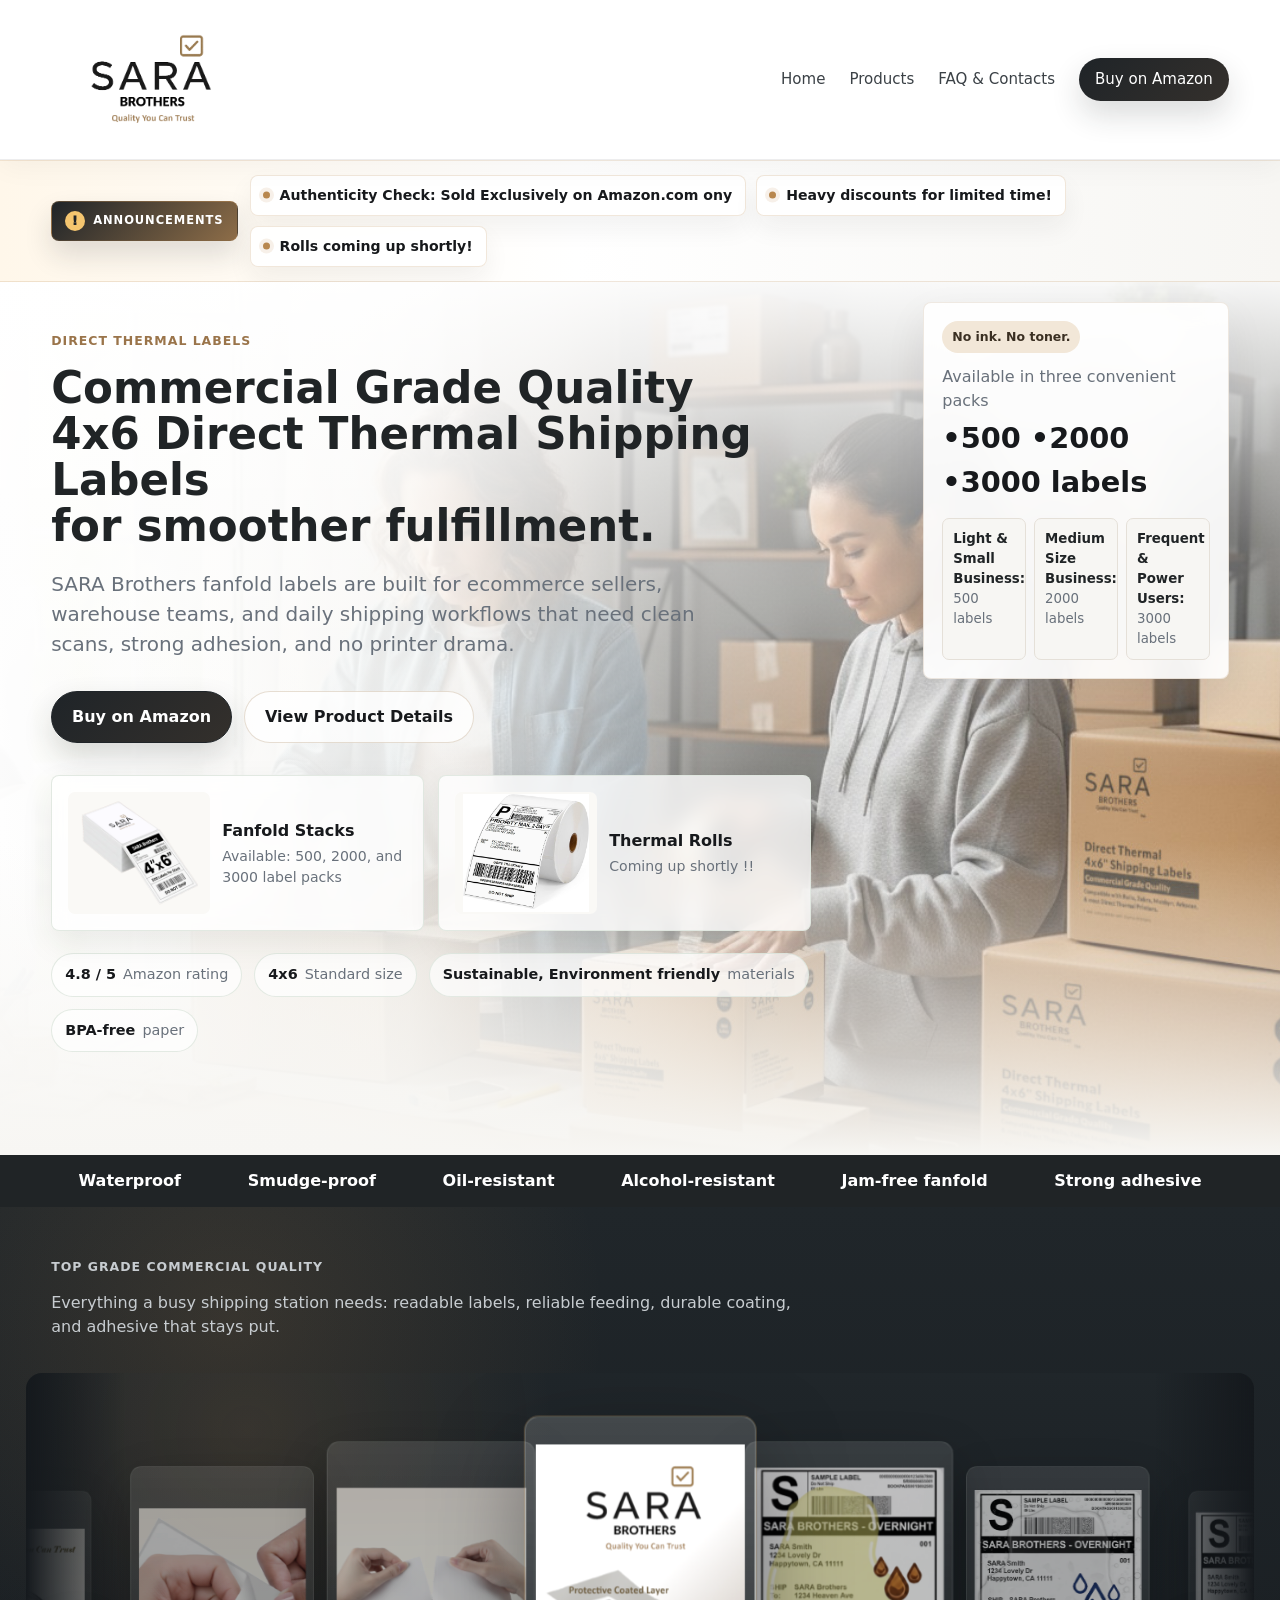
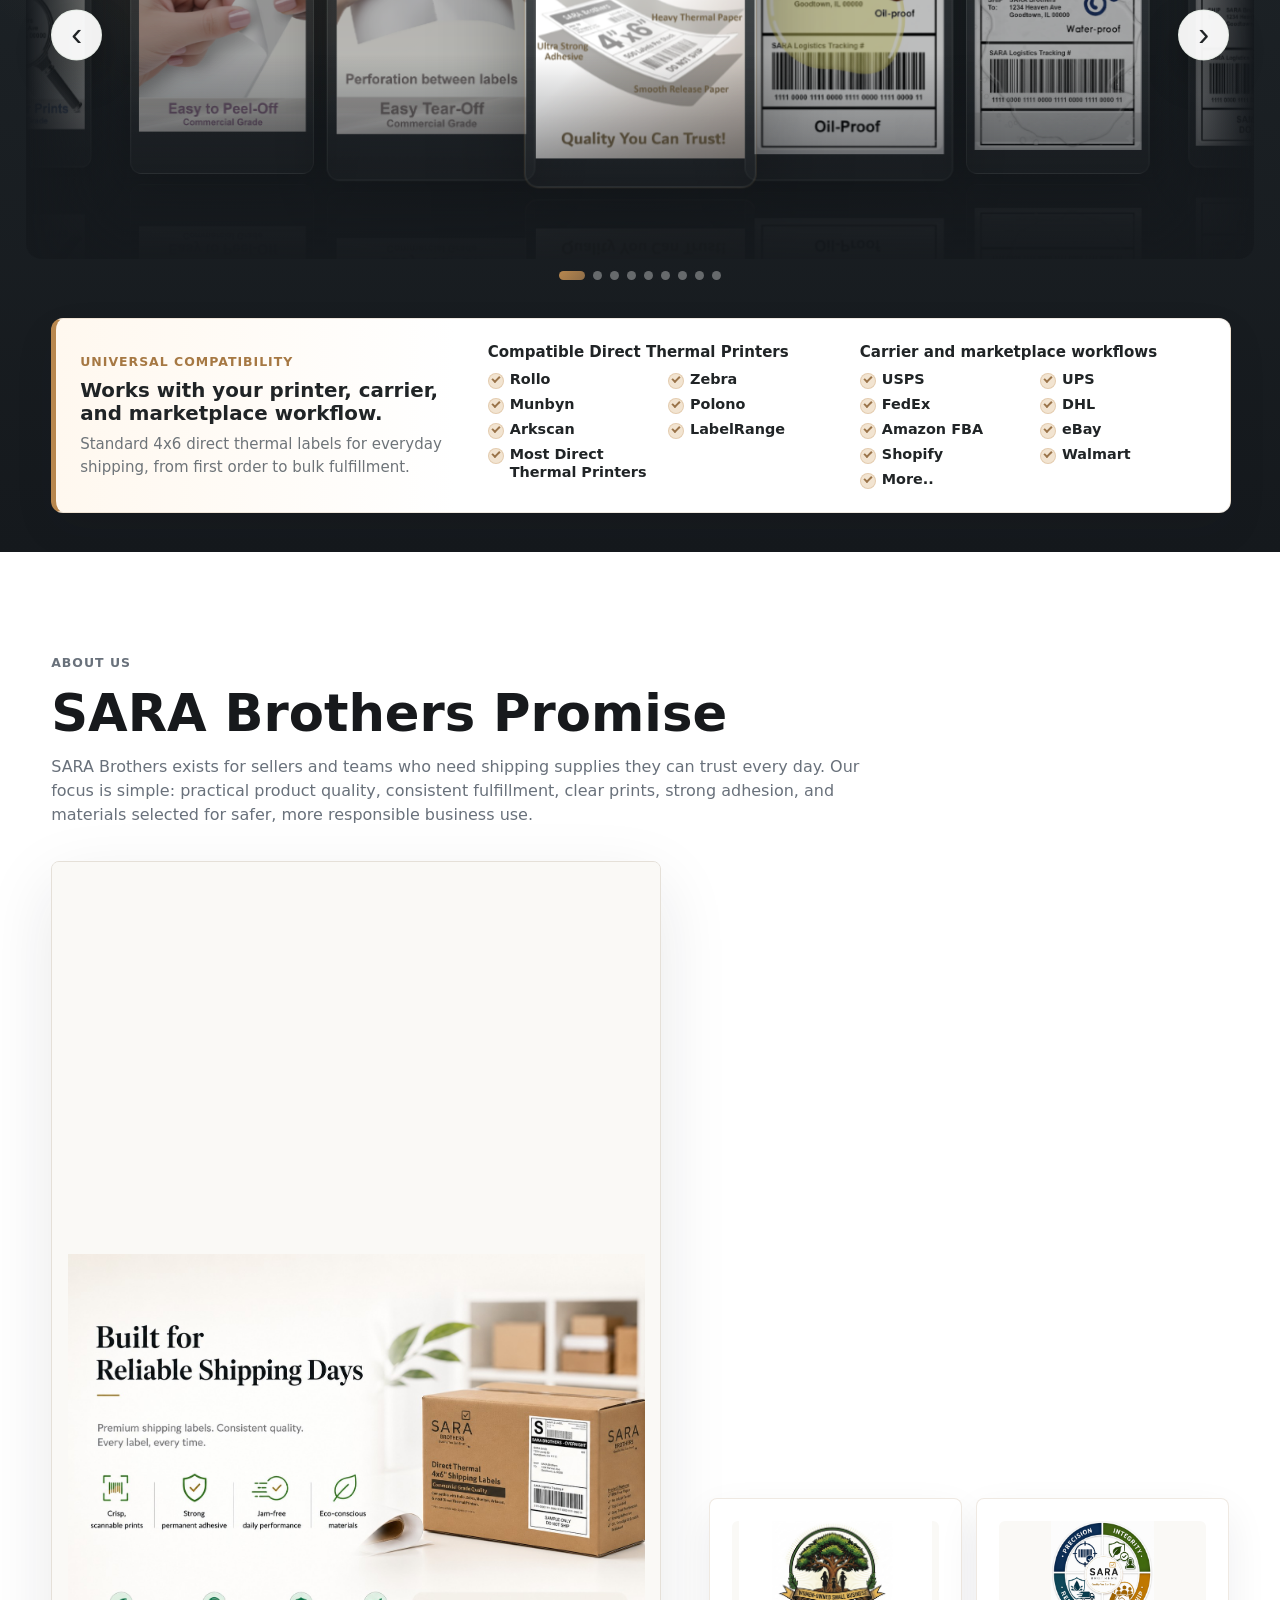
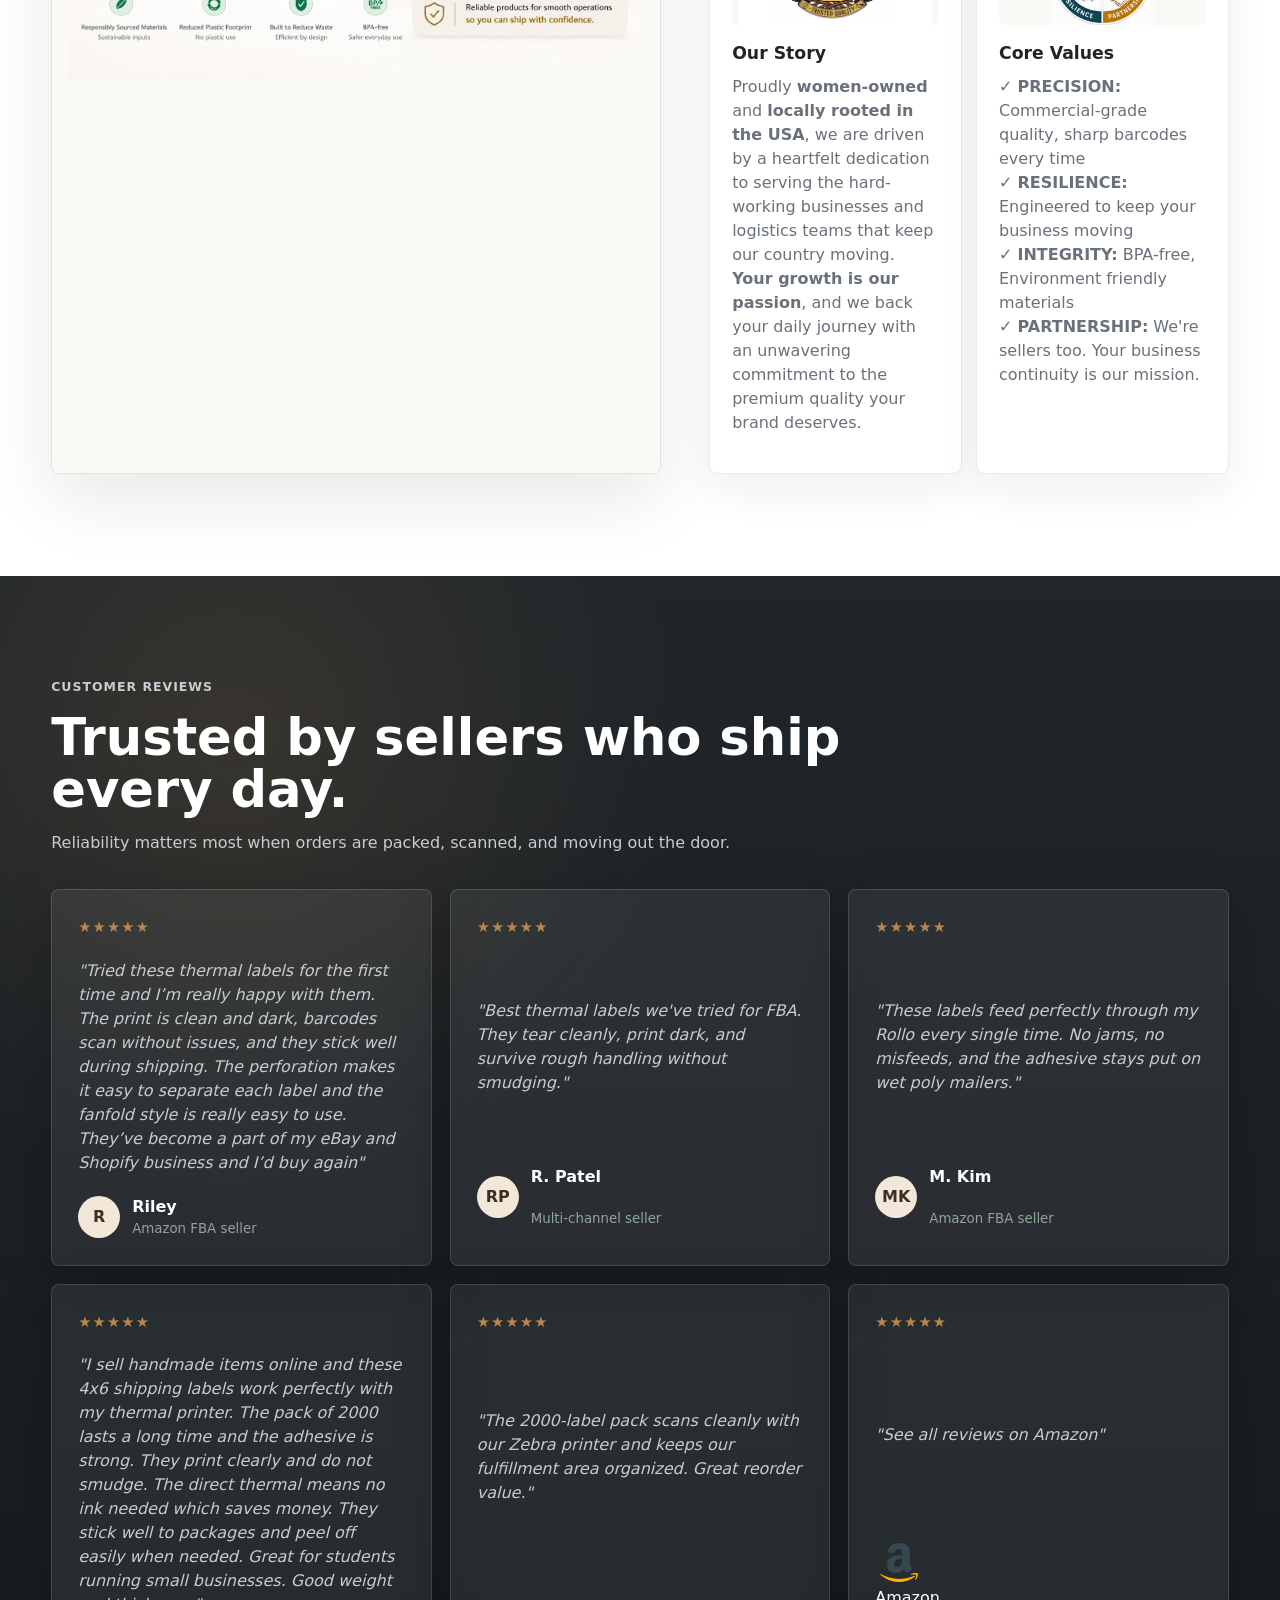
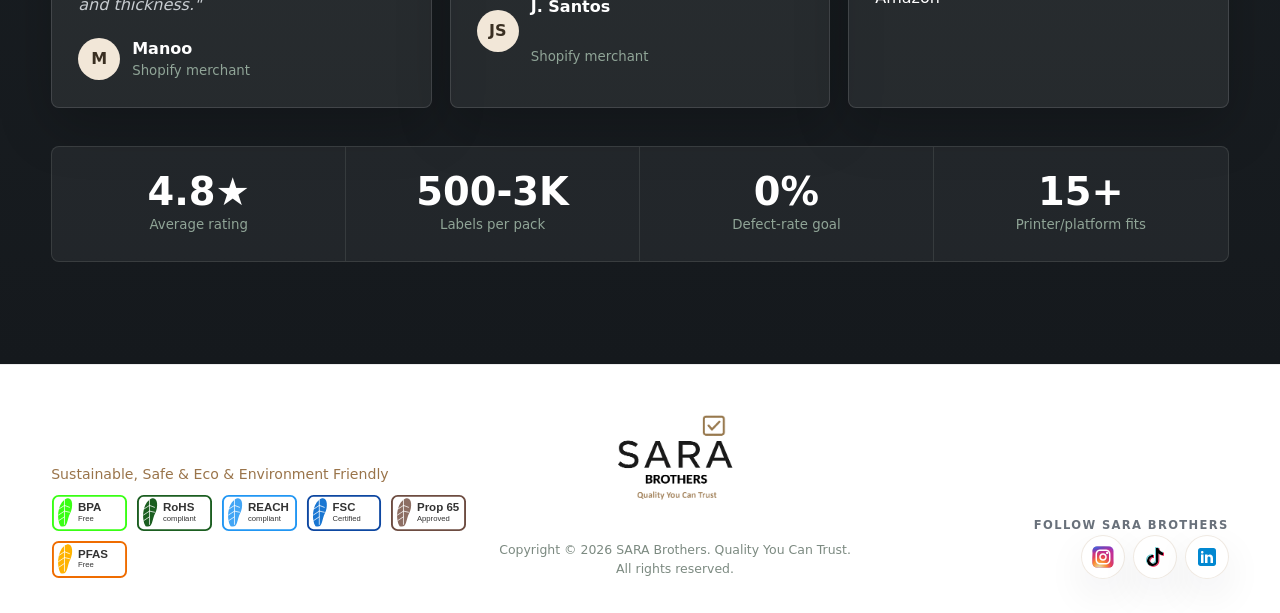
==== commit a0374ce0: "Mobile view - added card on top Mobile view - added card on top" ====
--- a/index.html
+++ b/index.html
@@ -8,7 +8,7 @@
     <meta http-equiv="Expires" content="0">
     <meta name="description" content="SARA Brothers 4x6 direct thermal shipping labels for FBA, ecommerce, warehouses, and logistics teams.">
     <title>SARA Brothers | Premium 4x6 Thermal Shipping Labels</title>
-    <link rel="stylesheet" href="styles.css?v=20260620-swipe-carousel-2">
+    <link rel="stylesheet" href="styles.css?v=20260620-mobile-format-row-1">
   </head>
   <body>
     <header class="site-header" data-header>
@@ -233,7 +233,7 @@
     </footer>
 
     <script src="announcements.js?v=20260620-json-source"></script>
-    <script src="app.js?v=20260620-swipe-carousel-2"></script>
+    <script src="app.js?v=20260620-swipe-carousel-3"></script>
   
   </body>
 </html>
--- a/styles.css
+++ b/styles.css
@@ -757,6 +757,10 @@
   gap: 18px;
 }
 
+.mobile-pack-intro {
+  display: none;
+}
+
 .story-section {
   background: var(--white);
 }
@@ -816,7 +820,7 @@
   display: flex;
   flex-direction: column;
   min-height: 100%;
-  padding: 18px;
+  padding: 14px;
   background: var(--white);
   border: 1px solid var(--line);
   border-radius: var(--radius);
@@ -831,7 +835,7 @@
 
 .product-card img {
   width: 100%;
-  height: 250px;
+  height: 360px;
   object-fit: contain;
   object-position: center;
   padding: 10px;
@@ -842,7 +846,7 @@
 .product-card-media {
   position: relative;
   width: 100%;
-  height: 250px;
+  height: 360px;
   overflow: hidden;
   touch-action: pan-y;
   background:
@@ -871,7 +875,7 @@
   min-width: 100%;
   width: 100%;
   height: 100%;
-  padding: 10px;
+  padding: 8px;
   object-fit: contain;
   object-position: center;
   background: transparent;
@@ -882,7 +886,7 @@
 
 .product-card-media.is-touching img,
 .product-card:hover .product-card-media img {
-  transform: scale(1.025);
+  transform: none;
 }
 
 .product-card-nav {
@@ -924,7 +928,7 @@
 .product-card-dots {
   position: absolute;
   right: 0;
-  bottom: 10px;
+  bottom: 8px;
   left: 0;
   z-index: 2;
   display: flex;
@@ -953,12 +957,19 @@
 .product-meta {
   display: flex;
   justify-content: space-between;
-  gap: 16px;
-  margin: 18px 0 10px;
+  gap: 12px;
+  margin: 10px 0 6px;
 }
 
 .product-meta strong {
-  font-size: 1.36rem;
+  font-size: 1.18rem;
+  line-height: 1.12;
+}
+
+.product-meta p {
+  margin-bottom: 0;
+  font-size: 0.88rem;
+  line-height: 1.22;
 }
 
 .price {
@@ -970,14 +981,33 @@
   display: block;
 }
 
+.price strong {
+  font-size: 1.08rem;
+  line-height: 1.12;
+}
+
+.price small {
+  font-size: 0.78rem;
+  line-height: 1.2;
+}
+
 .price small,
 .product-card p {
   color: var(--muted);
 }
 
+.product-card > p {
+  margin: 8px 0 12px;
+  font-size: 0.86rem;
+  line-height: 1.35;
+}
+
 .product-card .button {
   width: 100%;
+  min-height: 40px;
   margin-top: auto;
+  padding: 9px 16px;
+  font-size: 0.9rem;
 }
 
 .split-section {
@@ -2327,14 +2357,50 @@
   min-height: min(66vh, 660px);
 }
 
+.modal-thumb-carousel {
+  display: grid;
+  grid-template-rows: 34px minmax(0, 1fr) 34px;
+  gap: 8px;
+  min-height: 0;
+  min-width: 0;
+}
+
+.modal-thumb-control {
+  display: inline-flex;
+  align-items: center;
+  justify-content: center;
+  width: 100%;
+  min-height: 34px;
+  padding: 0;
+  color: var(--green-dark);
+  background: rgba(255, 255, 255, 0.92);
+  border: 1px solid rgba(154, 116, 74, 0.2);
+  border-radius: 999px;
+  box-shadow: 0 10px 24px rgba(29, 33, 38, 0.1);
+  cursor: pointer;
+}
+
+.modal-thumb-control:hover,
+.modal-thumb-control:focus-visible {
+  background: var(--mint);
+  outline: none;
+}
+
 .modal-thumb-rail {
   display: flex;
   flex-direction: column;
   gap: 12px;
+  min-height: 0;
+  min-width: 0;
   max-height: min(66vh, 660px);
   overflow-y: auto;
   overflow-x: hidden;
   padding: 2px 8px 2px 2px;
+  scroll-behavior: smooth;
+  scroll-snap-type: y mandatory;
+  overscroll-behavior: contain;
+  touch-action: pan-y;
+  -webkit-overflow-scrolling: touch;
   scrollbar-width: thin;
   scrollbar-color: rgba(31, 107, 75, 0.32) transparent;
 }
@@ -2362,6 +2428,8 @@
   border: 1px solid var(--line);
   border-radius: 8px;
   cursor: pointer;
+  scroll-snap-align: center;
+  transition: transform 180ms ease, border-color 180ms ease, box-shadow 180ms ease;
 }
 
 .modal-thumb-rail button:hover,
@@ -2373,12 +2441,15 @@
 .modal-thumb-rail button.is-active {
   border-color: var(--green);
   box-shadow: 0 0 0 3px rgba(31, 107, 75, 0.12);
+  transform: scale(0.98);
 }
 
 .modal-thumb-rail img {
   width: 100%;
   height: 100%;
   object-fit: contain;
+  user-select: none;
+  -webkit-user-drag: none;
 }
 
 .modal-main-image-wrap {
@@ -2469,13 +2540,31 @@
     height: 330px;
   }
 
+  .modal-thumb-carousel {
+    order: 2;
+    grid-template-columns: 34px minmax(0, 1fr) 34px;
+    grid-template-rows: 1fr;
+    min-height: auto;
+  }
+
+  .modal-thumb-control {
+    width: 34px;
+    min-height: 100%;
+  }
+
+  .modal-thumb-up,
+  .modal-thumb-down {
+    transform: rotate(-90deg);
+  }
+
   .modal-thumb-rail {
-    order: 2;
     flex-direction: row;
     max-height: none;
     overflow-x: auto;
     overflow-y: hidden;
     padding: 4px 4px 8px;
+    scroll-snap-type: x mandatory;
+    touch-action: pan-x;
   }
 
   .modal-thumb-rail button {
@@ -2565,14 +2654,32 @@
     height: min(58dvh, 430px);
   }
 
+  .modal-thumb-carousel {
+    order: 2;
+    grid-template-columns: 34px minmax(0, 1fr) 34px;
+    grid-template-rows: 1fr;
+    min-height: auto;
+  }
+
+  .modal-thumb-control {
+    width: 34px;
+    min-height: 88px;
+  }
+
+  .modal-thumb-up,
+  .modal-thumb-down {
+    transform: rotate(-90deg);
+  }
+
   .modal-thumb-rail {
-    order: 2;
     flex-direction: row;
     gap: 8px;
     max-height: none;
     overflow-x: auto;
     overflow-y: hidden;
     padding: 3px 3px 8px;
+    scroll-snap-type: x mandatory;
+    touch-action: pan-x;
     scrollbar-width: thin;
   }
 
@@ -3191,8 +3298,8 @@
   padding: 2px;
 }
 
-.product-card img {
-  height: clamp(300px, 18vw, 360px);
+.product-card > img {
+  height: clamp(340px, 19vw, 380px);
   padding: 4px;
 }
 
@@ -3503,16 +3610,16 @@
   }
 
   .format-strip {
-    grid-template-columns: 1fr;
+    grid-template-columns: repeat(2, minmax(0, 1fr));
     gap: 8px;
     margin-bottom: 12px;
   }
 
   .format-strip article {
-    grid-template-columns: 58px minmax(0, 1fr);
+    grid-template-columns: 52px minmax(0, 1fr);
     min-width: 0;
-    min-height: 76px;
-    gap: 8px;
+    min-height: 74px;
+    gap: 6px;
     padding: 7px;
   }
 
@@ -3524,18 +3631,18 @@
   }
 
   .format-strip img {
-    width: 58px;
-    height: 58px;
+    width: 52px;
+    height: 52px;
   }
 
   .format-strip strong {
-    font-size: 0.86rem;
+    font-size: 0.78rem;
     line-height: 1.15;
   }
 
   .format-strip span {
-    font-size: 0.75rem;
-    line-height: 1.25;
+    font-size: 0.68rem;
+    line-height: 1.18;
   }
 
   .hero-stats {
@@ -3683,6 +3790,43 @@
     padding-top: 24px;
   }
 
+  .mobile-pack-intro {
+    display: block;
+    width: 100vw;
+    margin: -24px calc(50% - 50vw) 18px;
+    padding: 14px 12px 18px;
+    background: #151a1d;
+  }
+
+  .mobile-product-pack-card {
+    max-width: min(390px, calc(100vw - 24px));
+    margin: 0 auto;
+    padding: 18px;
+    color: var(--ink);
+    background: #f4f4f4;
+    border: 1px solid rgba(255, 255, 255, 0.18);
+    box-shadow: 0 18px 46px rgba(0, 0, 0, 0.24);
+  }
+
+  .mobile-product-pack-card > span:not(.panel-kicker) {
+    color: #6d737b;
+  }
+
+  .mobile-product-pack-card strong {
+    font-size: clamp(1.7rem, 7vw, 2.1rem);
+    line-height: 1.05;
+  }
+
+  .mobile-product-pack-card .pack-types {
+    grid-template-columns: repeat(3, minmax(0, 1fr));
+    gap: 8px;
+  }
+
+  .mobile-product-pack-card .pack-types small {
+    padding: 12px 10px;
+    background: #fffdfa;
+  }
+
   .products-page-main {
     display: flex;
     flex-direction: column;
@@ -3713,7 +3857,7 @@
 
   .product-card-media,
   .product-card-media img {
-    height: 290px;
+    height: 320px;
   }
 
   .product-card-nav {
